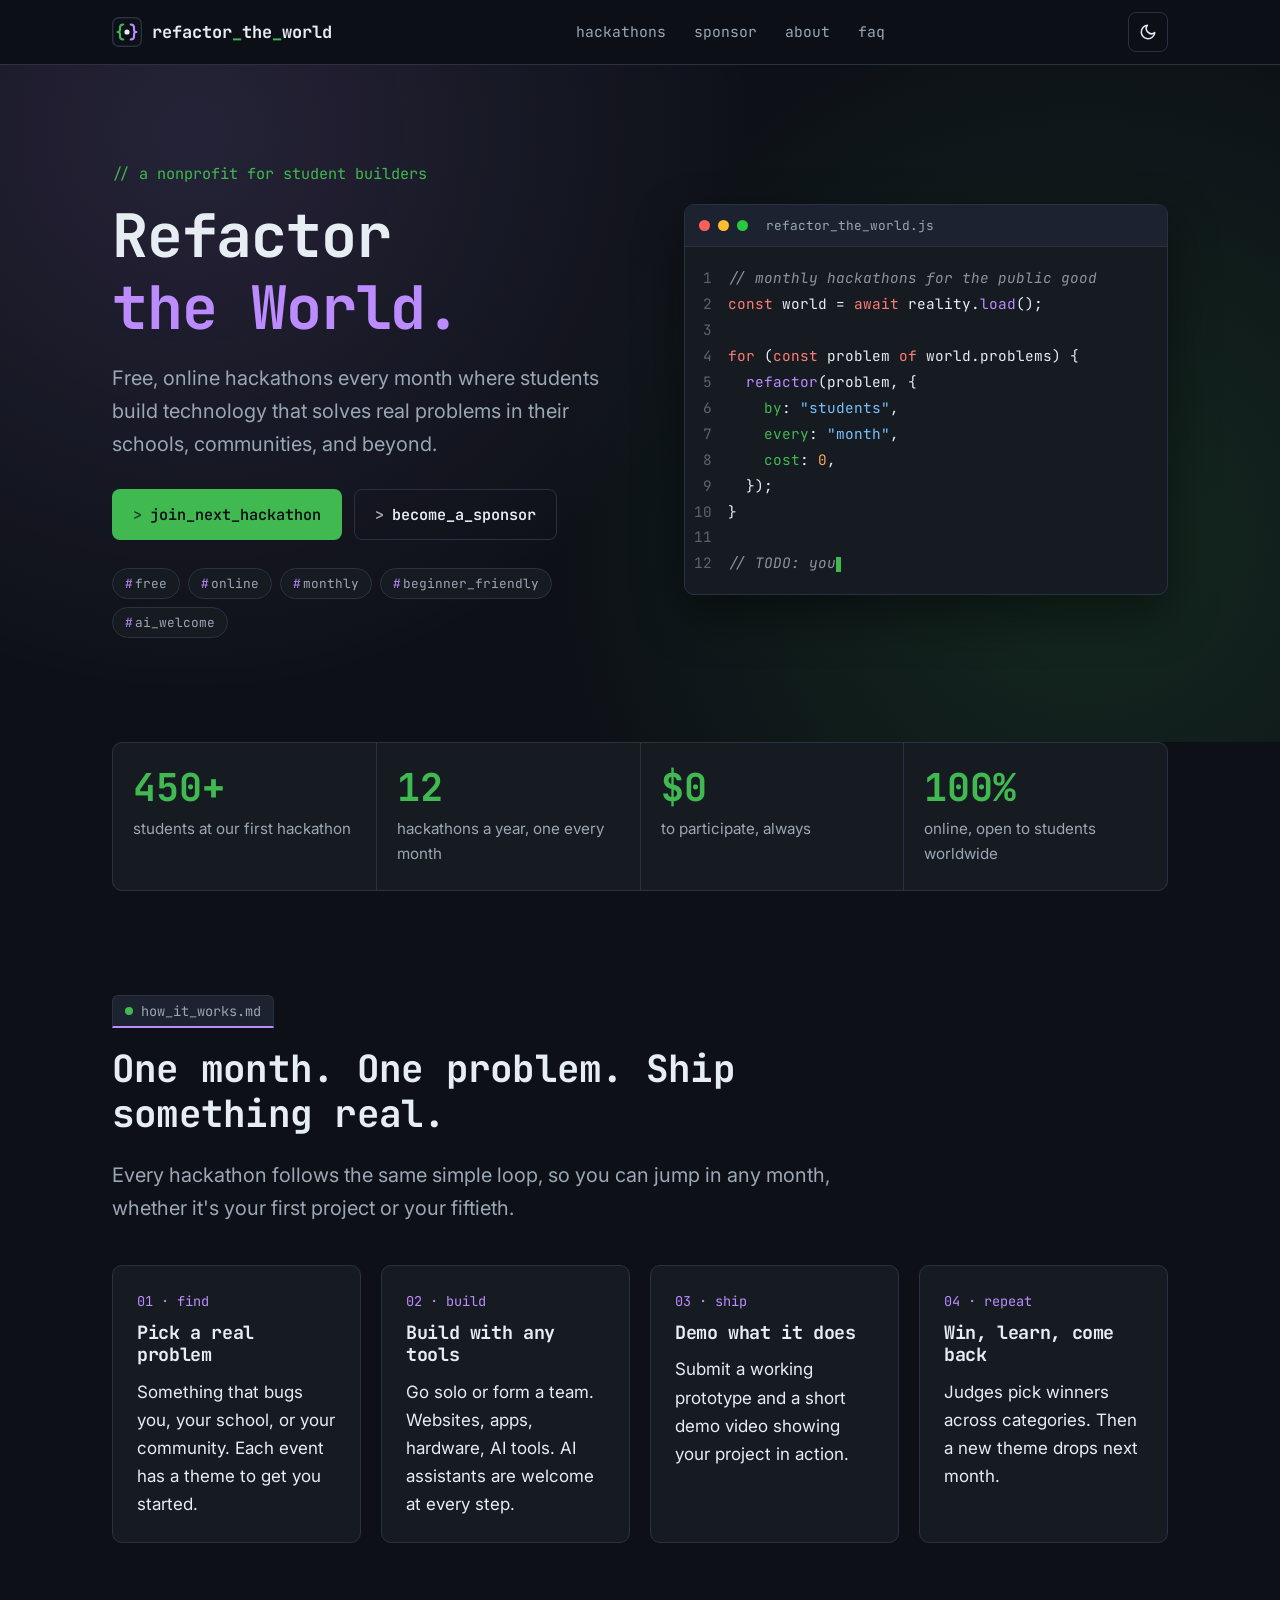
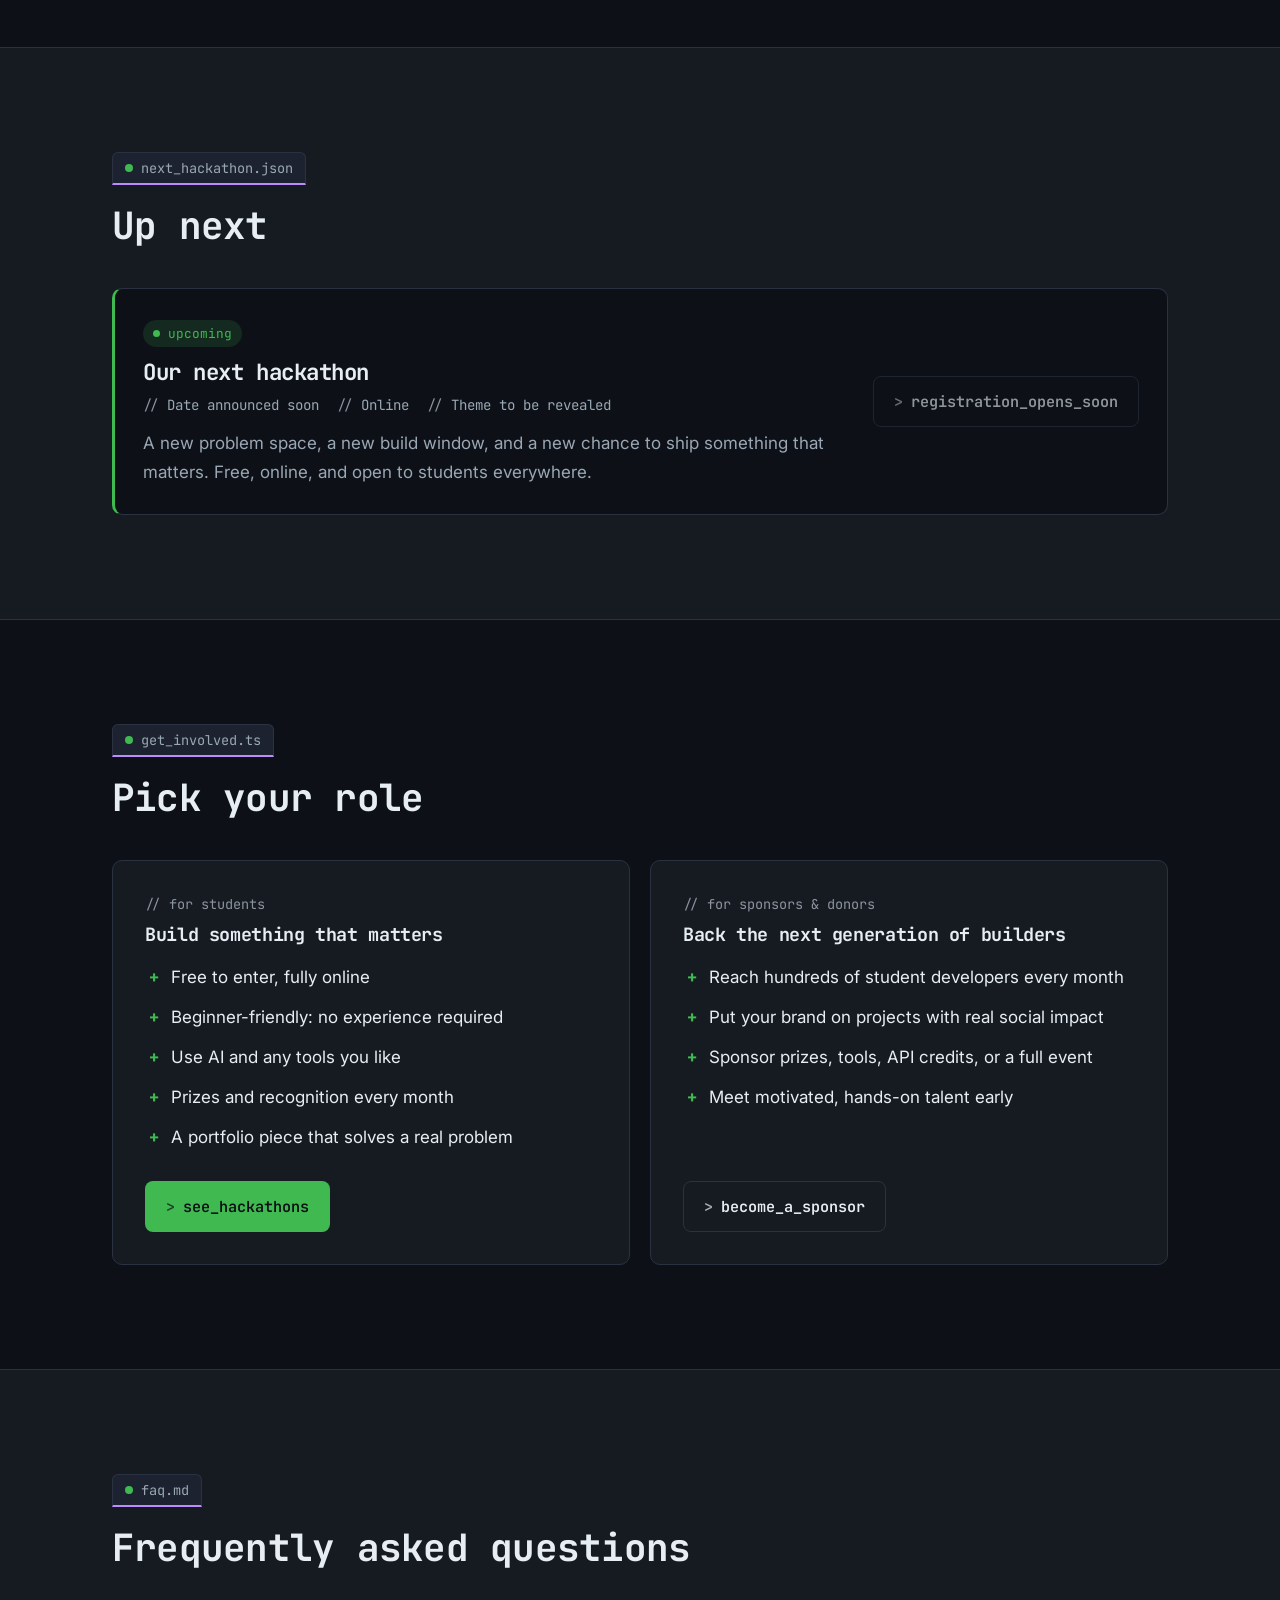
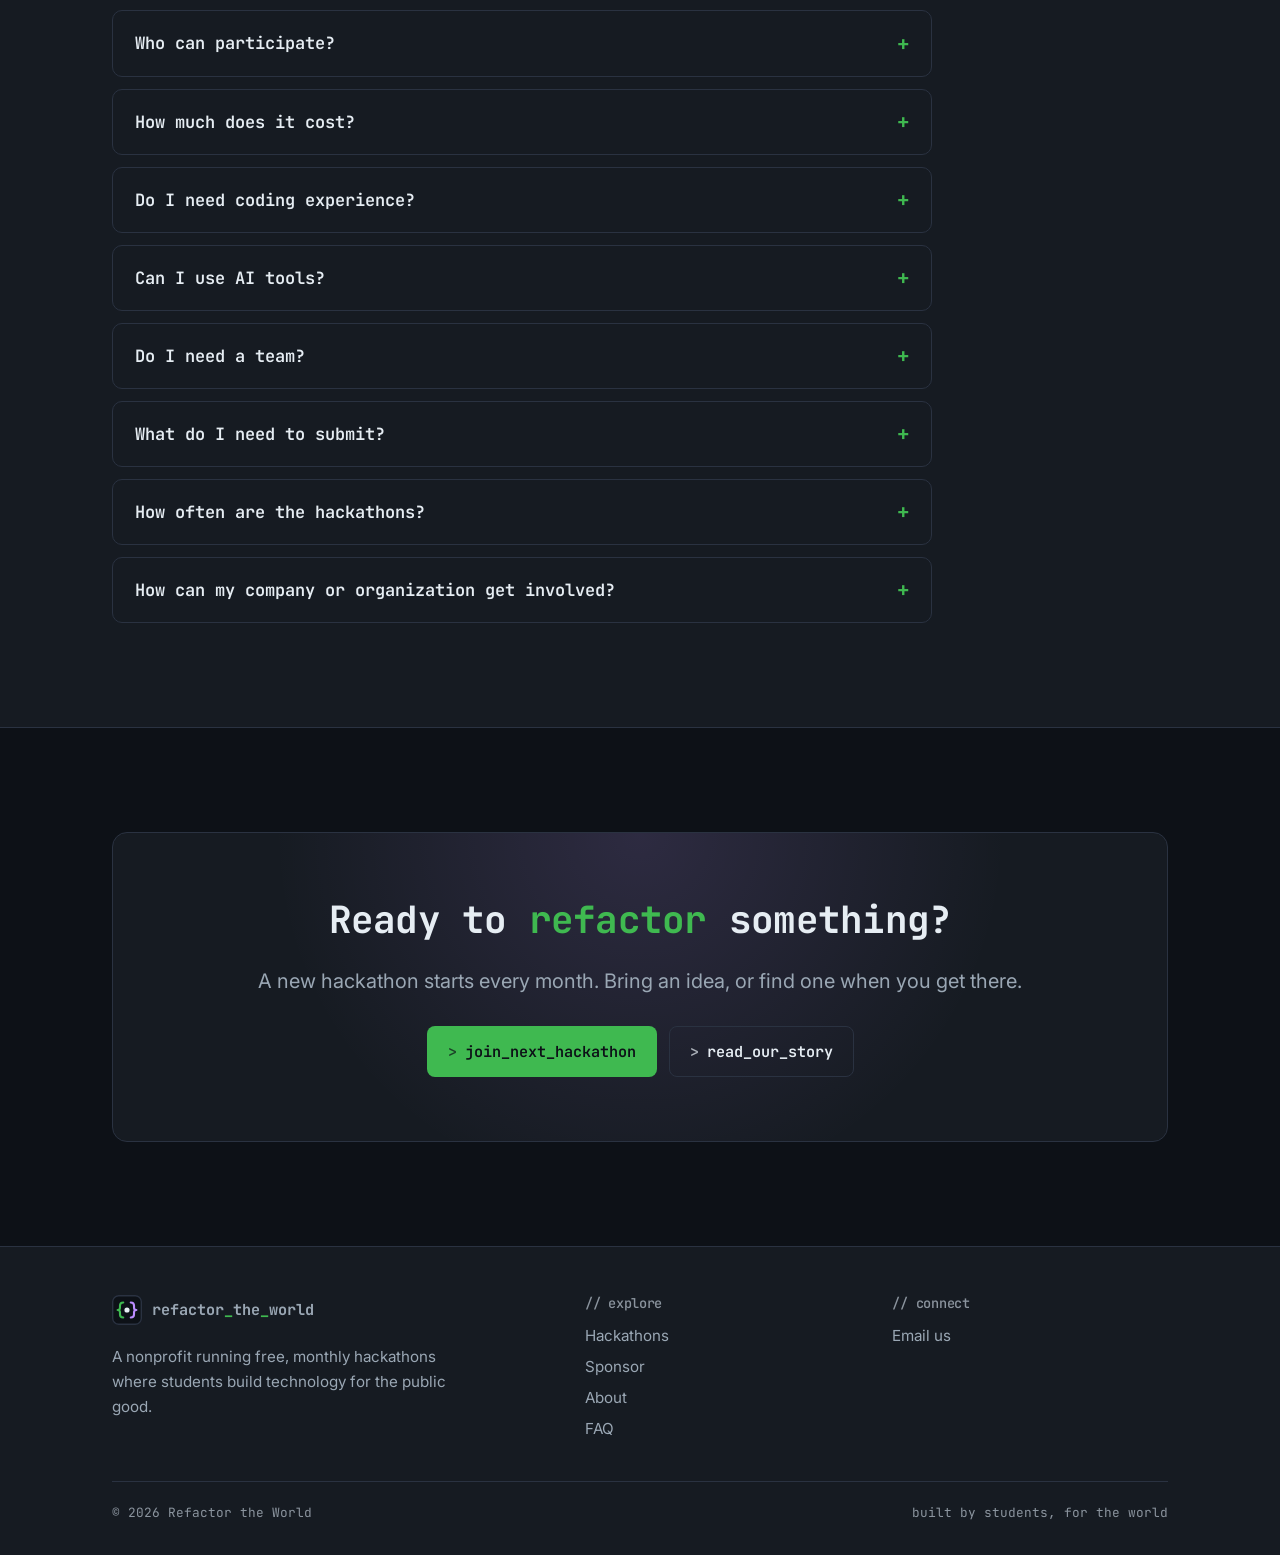
==== index.html @ 1adfba30 "Add Refactor the World organization website Static site with a code-editor theme (dark default, ligh" ====
<!doctype html>
<html lang="en" data-theme="dark">
<head>
  <meta charset="utf-8">
  <meta name="viewport" content="width=device-width, initial-scale=1">
  <title>Refactor the World — Monthly hackathons for the public good</title>
  <meta name="description" content="Refactor the World is a nonprofit running free, online, monthly hackathons where students build technology that solves real problems.">
  <meta property="og:title" content="Refactor the World">
  <meta property="og:description" content="Free, online, monthly hackathons where students build technology for the public good.">
  <meta property="og:type" content="website">
  <meta name="theme-color" content="#0d1117">
  <link rel="icon" href="assets/img/favicon.svg" type="image/svg+xml">
  <link rel="preconnect" href="https://fonts.googleapis.com">
  <link rel="preconnect" href="https://fonts.gstatic.com" crossorigin>
  <link href="https://fonts.googleapis.com/css2?family=Inter:wght@400;500;600&family=JetBrains+Mono:wght@400;500;600;700&display=swap" rel="stylesheet">
  <link rel="stylesheet" href="assets/css/style.css">
  <script>try{var t=localStorage.getItem("rtw-theme");if(t)document.documentElement.setAttribute("data-theme",t)}catch(e){}</script>
</head>
<body>
  <a class="skip-link" href="#main">Skip to content</a>

  <header class="site-header">
    <nav class="container nav" aria-label="Main">
      <a class="logo" href="index.html" aria-label="Refactor the World home">
        <img class="logo__mark" src="assets/img/favicon.svg" alt="">
        <span class="logo__text">refactor<span>_</span>the<span>_</span>world</span>
      </a>
      <ul class="nav__links" id="nav-links">
        <li><a href="hackathons.html">hackathons</a></li>
        <li><a href="sponsor.html">sponsor</a></li>
        <li><a href="about.html">about</a></li>
        <li><a href="index.html#faq">faq</a></li>
      </ul>
      <div class="nav__actions">
        <button class="icon-btn theme-toggle" type="button" aria-label="Toggle light and dark theme">
          <svg class="icon-moon" viewBox="0 0 24 24" fill="none" stroke="currentColor" stroke-width="2" stroke-linecap="round" stroke-linejoin="round" aria-hidden="true"><path d="M21 12.8A9 9 0 1 1 11.2 3a7 7 0 0 0 9.8 9.8z"/></svg>
          <svg class="icon-sun" viewBox="0 0 24 24" fill="none" stroke="currentColor" stroke-width="2" stroke-linecap="round" stroke-linejoin="round" aria-hidden="true"><circle cx="12" cy="12" r="4"/><path d="M12 2v2M12 20v2M4.9 4.9l1.4 1.4M17.7 17.7l1.4 1.4M2 12h2M20 12h2M4.9 19.1l1.4-1.4M17.7 6.3l1.4-1.4"/></svg>
        </button>
        <button class="icon-btn menu-toggle" type="button" aria-label="Open menu" aria-expanded="false" aria-controls="nav-links">
          <svg viewBox="0 0 24 24" fill="none" stroke="currentColor" stroke-width="2" stroke-linecap="round" aria-hidden="true"><path d="M4 7h16M4 12h16M4 17h16"/></svg>
        </button>
      </div>
    </nav>
  </header>

  <main id="main">
    <!-- Hero -->
    <section class="hero">
      <div class="container hero__grid">
        <div>
          <p class="hero__eyebrow">// a nonprofit for student builders</p>
          <h1>Refactor<span class="accent-purple">the World.</span></h1>
          <p class="lede">Free, online hackathons every month where students build technology that solves real problems in their schools, communities, and beyond.</p>
          <div class="btn-row">
            <a class="btn btn--primary" href="hackathons.html">join_next_hackathon</a>
            <a class="btn btn--ghost" href="sponsor.html">become_a_sponsor</a>
          </div>
          <ul class="tags" aria-label="Highlights">
            <li>free</li>
            <li>online</li>
            <li>monthly</li>
            <li>beginner_friendly</li>
            <li>ai_welcome</li>
          </ul>
        </div>

        <div class="editor" aria-hidden="true">
          <div class="editor__bar">
            <span class="editor__dot"></span><span class="editor__dot"></span><span class="editor__dot"></span>
            <span class="editor__file">refactor_the_world.js</span>
          </div>
<pre class="editor__code"><code><span class="ln"><span class="tk-com">// monthly hackathons for the public good</span></span><span class="ln"><span class="tk-kw">const</span> world = <span class="tk-kw">await</span> reality.<span class="tk-fn">load</span>();</span><span class="ln"> </span><span class="ln"><span class="tk-kw">for</span> (<span class="tk-kw">const</span> problem <span class="tk-kw">of</span> world.problems) {</span><span class="ln">  <span class="tk-fn">refactor</span>(problem, {</span><span class="ln">    <span class="tk-prop">by</span>: <span class="tk-str">"students"</span>,</span><span class="ln">    <span class="tk-prop">every</span>: <span class="tk-str">"month"</span>,</span><span class="ln">    <span class="tk-prop">cost</span>: <span class="tk-num">0</span>,</span><span class="ln">  });</span><span class="ln">}</span><span class="ln"> </span><span class="ln"><span class="tk-com">// TODO: you</span><span class="cursor"></span></span></code></pre>
        </div>
      </div>
    </section>

    <!-- Stats -->
    <section class="container" aria-label="By the numbers">
      <div class="stats">
        <div class="stat">
          <div class="stat__value">450+</div>
          <div class="stat__label">students at our first hackathon</div>
        </div>
        <div class="stat">
          <div class="stat__value">12</div>
          <div class="stat__label">hackathons a year, one every month</div>
        </div>
        <div class="stat">
          <div class="stat__value">$0</div>
          <div class="stat__label">to participate, always</div>
        </div>
        <div class="stat">
          <div class="stat__value">100%</div>
          <div class="stat__label">online, open to students worldwide</div>
        </div>
      </div>
    </section>

    <!-- How it works -->
    <section class="section">
      <div class="container">
        <div class="section-head">
          <div class="file-tab">how_it_works.md</div>
          <h2>One month. One problem. Ship something real.</h2>
          <p class="lede">Every hackathon follows the same simple loop, so you can jump in any month, whether it's your first project or your fiftieth.</p>
        </div>
        <div class="grid grid--4">
          <div class="card">
            <div class="card__step">01 · find</div>
            <h3>Pick a real problem</h3>
            <p>Something that bugs you, your school, or your community. Each event has a theme to get you started.</p>
          </div>
          <div class="card">
            <div class="card__step">02 · build</div>
            <h3>Build with any tools</h3>
            <p>Go solo or form a team. Websites, apps, hardware, AI tools. AI assistants are welcome at every step.</p>
          </div>
          <div class="card">
            <div class="card__step">03 · ship</div>
            <h3>Demo what it does</h3>
            <p>Submit a working prototype and a short demo video showing your project in action.</p>
          </div>
          <div class="card">
            <div class="card__step">04 · repeat</div>
            <h3>Win, learn, come back</h3>
            <p>Judges pick winners across categories. Then a new theme drops next month.</p>
          </div>
        </div>
      </div>
    </section>

    <!-- Next hackathon -->
    <section class="section section--alt">
      <div class="container">
        <div class="section-head">
          <div class="file-tab">next_hackathon.json</div>
          <h2>Up next</h2>
        </div>
        <div data-events="next">
          <p class="comment">// See the <a href="hackathons.html">hackathons page</a> for upcoming events.</p>
        </div>
      </div>
    </section>

    <!-- Audiences -->
    <section class="section">
      <div class="container">
        <div class="section-head">
          <div class="file-tab">get_involved.ts</div>
          <h2>Pick your role</h2>
        </div>
        <div class="grid grid--2">
          <div class="card card--feature">
            <div class="card__label">// for students</div>
            <h3>Build something that matters</h3>
            <ul>
              <li>Free to enter, fully online</li>
              <li>Beginner-friendly: no experience required</li>
              <li>Use AI and any tools you like</li>
              <li>Prizes and recognition every month</li>
              <li>A portfolio piece that solves a real problem</li>
            </ul>
            <a class="btn btn--primary" href="hackathons.html">see_hackathons</a>
          </div>
          <div class="card card--feature">
            <div class="card__label">// for sponsors &amp; donors</div>
            <h3>Back the next generation of builders</h3>
            <ul>
              <li>Reach hundreds of student developers every month</li>
              <li>Put your brand on projects with real social impact</li>
              <li>Sponsor prizes, tools, API credits, or a full event</li>
              <li>Meet motivated, hands-on talent early</li>
            </ul>
            <a class="btn btn--ghost" href="sponsor.html">become_a_sponsor</a>
          </div>
        </div>
      </div>
    </section>

    <!-- FAQ -->
    <section class="section section--alt" id="faq">
      <div class="container">
        <div class="section-head">
          <div class="file-tab">faq.md</div>
          <h2>Frequently asked questions</h2>
        </div>
        <div class="faq">
          <details>
            <summary>Who can participate?</summary>
            <div><p>Our hackathons are for students. Exact eligibility (such as age requirements) can vary by event, so check each hackathon's rules page before you register.</p></div>
          </details>
          <details>
            <summary>How much does it cost?</summary>
            <div><p>Nothing. Participating in a Refactor the World hackathon is always free.</p></div>
          </details>
          <details>
            <summary>Do I need coding experience?</summary>
            <div><p>No. Our events are beginner-friendly, and plenty of participants build their very first project with us. Bring curiosity and a problem you care about.</p></div>
          </details>
          <details>
            <summary>Can I use AI tools?</summary>
            <div><p>Yes. AI is fully allowed and encouraged, from brainstorming and writing code to designing interfaces. We especially love projects where AI does something genuinely useful for the end user.</p></div>
          </details>
          <details>
            <summary>Do I need a team?</summary>
            <div><p>No. You can compete on your own or with a team. Each event's rules list any team size limits.</p></div>
          </details>
          <details>
            <summary>What do I need to submit?</summary>
            <div><p>Usually a working prototype, a link to your source code, a short project write-up, and a 2–4 minute demo video showing your project in action. Each event lists its exact requirements.</p></div>
          </details>
          <details>
            <summary>How often are the hackathons?</summary>
            <div><p>Every month, each with a new theme. Join one, or join them all.</p></div>
          </details>
          <details>
            <summary>How can my company or organization get involved?</summary>
            <div><p>We'd love to hear from you. Visit our <a href="sponsor.html">sponsor page</a> to see the ways you can support student builders.</p></div>
          </details>
        </div>
      </div>
    </section>

    <!-- CTA -->
    <section class="section">
      <div class="container">
        <div class="cta">
          <h2>Ready to <span class="accent-green">refactor</span> something?</h2>
          <p class="lede">A new hackathon starts every month. Bring an idea, or find one when you get there.</p>
          <div class="btn-row">
            <a class="btn btn--primary" href="hackathons.html">join_next_hackathon</a>
            <a class="btn btn--ghost" href="about.html">read_our_story</a>
          </div>
        </div>
      </div>
    </section>
  </main>

  <footer class="site-footer">
    <div class="container">
      <div class="footer__grid">
        <div>
          <a class="logo" href="index.html">
            <img class="logo__mark" src="assets/img/favicon.svg" alt="">
            <span class="logo__text">refactor<span>_</span>the<span>_</span>world</span>
          </a>
          <p class="footer__tagline">A nonprofit running free, monthly hackathons where students build technology for the public good.</p>
        </div>
        <div>
          <h4>// explore</h4>
          <ul>
            <li><a href="hackathons.html">Hackathons</a></li>
            <li><a href="sponsor.html">Sponsor</a></li>
            <li><a href="about.html">About</a></li>
            <li><a href="index.html#faq">FAQ</a></li>
          </ul>
        </div>
        <div>
          <h4>// connect</h4>
          <ul>
            <!-- TODO: replace with the organization's contact email -->
            <li><a href="mailto:hello@example.org">Email us</a></li>
            <!-- TODO: add social links, e.g. <li><a href="https://discord.gg/...">Discord</a></li> -->
          </ul>
        </div>
      </div>
      <div class="footer__bottom">
        <span>&copy; <span data-year>2026</span> Refactor the World</span>
        <span>built by students, for the world</span>
      </div>
    </div>
  </footer>

  <script src="assets/js/events.js"></script>
  <script src="assets/js/main.js"></script>
</body>
</html>
---- assets/css/style.css ----
/* ==========================================================================
   Refactor the World — site styles
   Theme: code editor. Dark by default, light via [data-theme="light"].
   ========================================================================== */

:root {
  --bg: #0d1117;
  --bg-elev: #161b22;
  --bg-soft: #1c2230;
  --border: #2a3241;
  --text: #e6edf3;
  --muted: #9aa7b4;
  --comment: #8b949e;
  --green: #3fb950;
  --green-soft: rgba(63, 185, 80, 0.14);
  --purple: #bc8cff;
  --purple-soft: rgba(188, 140, 255, 0.14);
  --blue: #79c0ff;
  --orange: #ffa657;
  --red: #ff7b72;
  --on-accent: #0d1117;
  --shadow: 0 20px 50px rgba(0, 0, 0, 0.45);

  --font-mono: "JetBrains Mono", ui-monospace, SFMono-Regular, Menlo, Consolas, monospace;
  --font-sans: "Inter", system-ui, -apple-system, "Segoe UI", Roboto, sans-serif;

  --radius: 10px;
  --max: 1120px;
  --gutter: clamp(16px, 4vw, 32px);

  color-scheme: dark;
}

:root[data-theme="light"] {
  --bg: #ffffff;
  --bg-elev: #f6f8fa;
  --bg-soft: #eef1f5;
  --border: #d0d7de;
  --text: #1f2328;
  --muted: #59636e;
  --comment: #6e7781;
  --green: #1a7f37;
  --green-soft: rgba(26, 127, 55, 0.1);
  --purple: #8250df;
  --purple-soft: rgba(130, 80, 223, 0.1);
  --blue: #0550ae;
  --orange: #953800;
  --red: #cf222e;
  --on-accent: #ffffff;
  --shadow: 0 20px 50px rgba(31, 35, 40, 0.12);

  color-scheme: light;
}

/* ---------- Base ---------- */

*,
*::before,
*::after {
  box-sizing: border-box;
}

html {
  scroll-behavior: smooth;
  -webkit-text-size-adjust: 100%;
}

body {
  margin: 0;
  background: var(--bg);
  color: var(--text);
  font-family: var(--font-sans);
  font-size: 1.0625rem;
  line-height: 1.65;
  overflow-x: hidden;
}

img,
svg {
  max-width: 100%;
  display: block;
}

a {
  color: var(--blue);
  text-decoration-thickness: 1px;
  text-underline-offset: 3px;
}

a:hover {
  color: var(--purple);
}

:focus-visible {
  outline: 2px solid var(--purple);
  outline-offset: 3px;
  border-radius: 4px;
}

h1,
h2,
h3,
h4 {
  font-family: var(--font-mono);
  line-height: 1.2;
  letter-spacing: -0.02em;
  margin: 0 0 0.6em;
}

h1 {
  font-size: clamp(2.2rem, 6vw, 3.75rem);
}

h2 {
  font-size: clamp(1.6rem, 3.6vw, 2.35rem);
}

h3 {
  font-size: 1.15rem;
}

p {
  margin: 0 0 1em;
}

code,
.mono {
  font-family: var(--font-mono);
}

.skip-link {
  position: absolute;
  left: -999px;
  top: 8px;
  background: var(--green);
  color: var(--on-accent);
  padding: 8px 14px;
  border-radius: 6px;
  z-index: 100;
}

.skip-link:focus {
  left: 8px;
}

.container {
  width: 100%;
  max-width: var(--max);
  margin: 0 auto;
  padding: 0 var(--gutter);
}

.section {
  padding: clamp(56px, 9vw, 104px) 0;
}

.section--alt {
  background: var(--bg-elev);
  border-top: 1px solid var(--border);
  border-bottom: 1px solid var(--border);
}

/* Section label styled like an editor file tab */
.file-tab {
  display: inline-flex;
  align-items: center;
  gap: 8px;
  font-family: var(--font-mono);
  font-size: 0.85rem;
  color: var(--muted);
  background: var(--bg-soft);
  border: 1px solid var(--border);
  border-bottom: 2px solid var(--purple);
  padding: 4px 12px;
  border-radius: 6px 6px 0 0;
  margin-bottom: 18px;
}

.file-tab::before {
  content: "";
  width: 8px;
  height: 8px;
  border-radius: 50%;
  background: var(--green);
}

.lede {
  font-size: clamp(1.1rem, 2vw, 1.25rem);
  color: var(--muted);
  max-width: 62ch;
}

.comment {
  color: var(--comment);
  font-family: var(--font-mono);
}

.accent-green {
  color: var(--green);
}

.accent-purple {
  color: var(--purple);
}

/* ---------- Buttons ---------- */

.btn {
  display: inline-flex;
  align-items: center;
  gap: 8px;
  font-family: var(--font-mono);
  font-size: 0.95rem;
  font-weight: 600;
  text-decoration: none;
  padding: 12px 20px;
  border-radius: 8px;
  border: 1px solid transparent;
  cursor: pointer;
  transition: transform 0.15s ease, background-color 0.15s ease, border-color 0.15s ease;
}

.btn::before {
  content: ">";
  opacity: 0.7;
}

.btn:hover {
  transform: translateY(-1px);
}

.btn--primary {
  background: var(--green);
  color: var(--on-accent);
}

.btn--primary:hover {
  color: var(--on-accent);
  filter: brightness(1.08);
}

.btn--ghost {
  background: transparent;
  color: var(--text);
  border-color: var(--border);
}

.btn--ghost:hover {
  color: var(--text);
  border-color: var(--purple);
  background: var(--purple-soft);
}

.btn[aria-disabled="true"] {
  opacity: 0.6;
  pointer-events: none;
}

.btn-row {
  display: flex;
  flex-wrap: wrap;
  gap: 12px;
}

/* ---------- Header / nav ---------- */

.site-header {
  position: sticky;
  top: 0;
  z-index: 50;
  background: color-mix(in srgb, var(--bg) 88%, transparent);
  backdrop-filter: blur(10px);
  -webkit-backdrop-filter: blur(10px);
  border-bottom: 1px solid var(--border);
}

.nav {
  display: flex;
  align-items: center;
  justify-content: space-between;
  gap: 16px;
  min-height: 64px;
}

.logo {
  display: inline-flex;
  align-items: center;
  gap: 10px;
  font-family: var(--font-mono);
  font-weight: 700;
  color: var(--text);
  text-decoration: none;
  white-space: nowrap;
}

.logo:hover {
  color: var(--text);
}

.logo__mark {
  width: 30px;
  height: 30px;
  flex: none;
}

.logo__text span {
  color: var(--green);
}

.nav__links {
  display: flex;
  align-items: center;
  gap: 4px;
  list-style: none;
  margin: 0;
  padding: 0;
}

.nav__links a {
  display: block;
  font-family: var(--font-mono);
  font-size: 0.92rem;
  color: var(--muted);
  text-decoration: none;
  padding: 8px 12px;
  border-radius: 6px;
}

.nav__links a:hover,
.nav__links a[aria-current="page"] {
  color: var(--text);
  background: var(--bg-soft);
}

.nav__links a[aria-current="page"] {
  box-shadow: inset 0 -2px 0 var(--green);
}

.nav__actions {
  display: flex;
  align-items: center;
  gap: 8px;
}

.icon-btn {
  display: inline-grid;
  place-items: center;
  width: 40px;
  height: 40px;
  border-radius: 8px;
  border: 1px solid var(--border);
  background: transparent;
  color: var(--text);
  cursor: pointer;
}

.icon-btn:hover {
  border-color: var(--purple);
}

.icon-btn svg {
  width: 18px;
  height: 18px;
}

.theme-toggle .icon-sun {
  display: none;
}

:root[data-theme="light"] .theme-toggle .icon-sun {
  display: block;
}

:root[data-theme="light"] .theme-toggle .icon-moon {
  display: none;
}

.menu-toggle {
  display: none;
}

@media (max-width: 760px) {
  .menu-toggle {
    display: inline-grid;
  }

  .nav__links {
    display: none;
    position: absolute;
    top: 100%;
    left: 0;
    right: 0;
    flex-direction: column;
    align-items: stretch;
    gap: 0;
    padding: 8px var(--gutter) 16px;
    background: var(--bg);
    border-bottom: 1px solid var(--border);
  }

  .nav__links.is-open {
    display: flex;
  }

  .nav__links a {
    padding: 12px;
  }
}

/* ---------- Hero ---------- */

.hero {
  padding: clamp(48px, 8vw, 96px) 0 clamp(56px, 9vw, 104px);
  position: relative;
}

.hero::before {
  content: "";
  position: absolute;
  inset: 0;
  background-image:
    radial-gradient(circle at 15% 10%, var(--purple-soft), transparent 45%),
    radial-gradient(circle at 85% 70%, var(--green-soft), transparent 45%);
  pointer-events: none;
}

.hero__grid {
  position: relative;
  display: grid;
  grid-template-columns: 1.05fr 1fr;
  gap: clamp(32px, 5vw, 64px);
  align-items: center;
}

.hero__eyebrow {
  font-family: var(--font-mono);
  color: var(--green);
  font-size: 0.95rem;
  margin-bottom: 14px;
}

.hero h1 {
  margin-bottom: 18px;
}

.hero h1 .accent-purple {
  display: block;
}

.hero .lede {
  margin-bottom: 28px;
}

.tags {
  display: flex;
  flex-wrap: wrap;
  gap: 8px;
  list-style: none;
  padding: 0;
  margin: 28px 0 0;
}

.tags li {
  font-family: var(--font-mono);
  font-size: 0.8rem;
  color: var(--muted);
  border: 1px solid var(--border);
  background: var(--bg-elev);
  border-radius: 999px;
  padding: 4px 12px;
}

.tags li::before {
  content: "#";
  color: var(--purple);
  margin-right: 2px;
}

@media (max-width: 900px) {
  .hero__grid {
    grid-template-columns: 1fr;
  }
}

/* ---------- Editor window ---------- */

.editor {
  background: var(--bg-elev);
  border: 1px solid var(--border);
  border-radius: var(--radius);
  box-shadow: var(--shadow);
  overflow: hidden;
  min-width: 0;
}

.editor__bar {
  display: flex;
  align-items: center;
  gap: 8px;
  padding: 10px 14px;
  background: var(--bg-soft);
  border-bottom: 1px solid var(--border);
}

.editor__dot {
  width: 11px;
  height: 11px;
  border-radius: 50%;
  background: var(--border);
}

.editor__dot:nth-child(1) {
  background: #ff5f57;
}

.editor__dot:nth-child(2) {
  background: #febc2e;
}

.editor__dot:nth-child(3) {
  background: #28c840;
}

.editor__file {
  margin-left: 10px;
  font-family: var(--font-mono);
  font-size: 0.8rem;
  color: var(--muted);
}

.editor__code {
  margin: 0;
  padding: 18px 0;
  font-family: var(--font-mono);
  font-size: clamp(0.74rem, 1.6vw, 0.9rem);
  line-height: 1.8;
  overflow-x: auto;
  counter-reset: line;
}

.editor__code .ln {
  display: block;
  padding: 0 18px 0 0;
  white-space: pre;
}

.editor__code .ln::before {
  counter-increment: line;
  content: counter(line);
  display: inline-block;
  width: 3ch;
  margin-right: 16px;
  text-align: right;
  color: var(--comment);
  opacity: 0.6;
}

.tk-kw {
  color: var(--red);
}

.tk-fn {
  color: var(--purple);
}

.tk-str {
  color: var(--blue);
}

.tk-num {
  color: var(--orange);
}

.tk-com {
  color: var(--comment);
  font-style: italic;
}

.tk-prop {
  color: var(--green);
}

.cursor {
  display: inline-block;
  width: 0.6ch;
  height: 1.1em;
  vertical-align: text-bottom;
  background: var(--green);
  animation: blink 1.1s steps(1) infinite;
}

@keyframes blink {
  50% {
    opacity: 0;
  }
}

@media (prefers-reduced-motion: reduce) {
  html {
    scroll-behavior: auto;
  }

  .cursor {
    animation: none;
  }

  .btn,
  .card {
    transition: none;
  }
}

/* ---------- Stats ---------- */

.stats {
  display: grid;
  grid-template-columns: repeat(4, 1fr);
  gap: 1px;
  background: var(--border);
  border: 1px solid var(--border);
  border-radius: var(--radius);
  overflow: hidden;
}

.stat {
  background: var(--bg-elev);
  padding: 24px 20px;
}

.stat__value {
  font-family: var(--font-mono);
  font-size: clamp(1.8rem, 4vw, 2.4rem);
  font-weight: 700;
  color: var(--green);
  line-height: 1.1;
}

.stat__label {
  color: var(--muted);
  font-size: 0.95rem;
  margin-top: 6px;
}

@media (max-width: 760px) {
  .stats {
    grid-template-columns: repeat(2, 1fr);
  }
}

/* ---------- Cards & grids ---------- */

.grid {
  display: grid;
  gap: 20px;
}

.grid--2 {
  grid-template-columns: repeat(2, 1fr);
}

.grid--3 {
  grid-template-columns: repeat(3, 1fr);
}

.grid--4 {
  grid-template-columns: repeat(4, 1fr);
}

@media (max-width: 960px) {
  .grid--4 {
    grid-template-columns: repeat(2, 1fr);
  }

  .grid--3 {
    grid-template-columns: repeat(2, 1fr);
  }
}

@media (max-width: 640px) {
  .grid--2,
  .grid--3,
  .grid--4 {
    grid-template-columns: 1fr;
  }
}

.card {
  background: var(--bg-elev);
  border: 1px solid var(--border);
  border-radius: var(--radius);
  padding: 24px;
  transition: border-color 0.15s ease, transform 0.15s ease;
}

.section--alt .card {
  background: var(--bg);
}

.card:hover {
  border-color: color-mix(in srgb, var(--purple) 55%, var(--border));
}

.card p:last-child {
  margin-bottom: 0;
}

.card__step {
  font-family: var(--font-mono);
  font-size: 0.85rem;
  color: var(--purple);
  margin-bottom: 10px;
}

.card__icon {
  width: 40px;
  height: 40px;
  display: grid;
  place-items: center;
  border-radius: 8px;
  background: var(--green-soft);
  color: var(--green);
  font-family: var(--font-mono);
  font-weight: 700;
  margin-bottom: 14px;
}

.card--feature {
  padding: 32px;
  display: flex;
  flex-direction: column;
}

.card--feature ul {
  padding-left: 0;
  list-style: none;
  margin: 0 0 24px;
}

.card--feature li {
  padding: 6px 0 6px 26px;
  position: relative;
}

.card--feature li::before {
  content: "+";
  position: absolute;
  left: 4px;
  color: var(--green);
  font-family: var(--font-mono);
  font-weight: 700;
}

.card--feature .btn {
  margin-top: auto;
  align-self: flex-start;
}

.card__label {
  font-family: var(--font-mono);
  font-size: 0.85rem;
  color: var(--comment);
  margin-bottom: 8px;
}

.section-head {
  max-width: 720px;
  margin-bottom: 40px;
}

/* ---------- Events ---------- */

.event {
  display: grid;
  grid-template-columns: 1fr auto;
  gap: 24px;
  align-items: center;
  background: var(--bg-elev);
  border: 1px solid var(--border);
  border-left: 3px solid var(--green);
  border-radius: var(--radius);
  padding: 28px;
}

.section--alt .event {
  background: var(--bg);
}

.event__status {
  display: inline-flex;
  align-items: center;
  gap: 8px;
  font-family: var(--font-mono);
  font-size: 0.8rem;
  color: var(--green);
  background: var(--green-soft);
  border-radius: 999px;
  padding: 3px 10px;
  margin-bottom: 12px;
}

.event__status::before {
  content: "";
  width: 7px;
  height: 7px;
  border-radius: 50%;
  background: currentColor;
}

.event h3 {
  font-size: 1.4rem;
  margin-bottom: 8px;
}

.event__meta {
  display: flex;
  flex-wrap: wrap;
  gap: 6px 18px;
  font-family: var(--font-mono);
  font-size: 0.88rem;
  color: var(--muted);
  margin-bottom: 12px;
}

.event__meta span::before {
  content: "// ";
  color: var(--comment);
}

.event p {
  margin-bottom: 0;
  color: var(--muted);
}

@media (max-width: 720px) {
  .event {
    grid-template-columns: 1fr;
  }
}

.past-list {
  list-style: none;
  padding: 0;
  margin: 0;
  border: 1px solid var(--border);
  border-radius: var(--radius);
  overflow: hidden;
}

.past-list li {
  display: grid;
  grid-template-columns: 9ch 1fr auto;
  gap: 16px;
  align-items: baseline;
  padding: 18px 22px;
  background: var(--bg-elev);
}

.past-list li + li {
  border-top: 1px solid var(--border);
}

.past-list__date {
  font-family: var(--font-mono);
  font-size: 0.85rem;
  color: var(--comment);
}

.past-list__name {
  font-family: var(--font-mono);
  font-weight: 700;
}

.past-list__desc {
  display: block;
  color: var(--muted);
  font-size: 0.95rem;
  margin-top: 2px;
}

.past-list__stats {
  font-family: var(--font-mono);
  font-size: 0.85rem;
  color: var(--green);
  white-space: nowrap;
}

@media (max-width: 640px) {
  .past-list li {
    grid-template-columns: 1fr;
    gap: 4px;
  }
}

/* ---------- Timeline ---------- */

.timeline {
  list-style: none;
  padding: 0;
  margin: 0;
  counter-reset: step;
}

.timeline li {
  position: relative;
  padding: 0 0 28px 48px;
  counter-increment: step;
}

.timeline li::before {
  content: counter(step, decimal-leading-zero);
  position: absolute;
  left: 0;
  top: 0;
  width: 32px;
  height: 32px;
  display: grid;
  place-items: center;
  font-family: var(--font-mono);
  font-size: 0.8rem;
  color: var(--purple);
  background: var(--purple-soft);
  border: 1px solid var(--purple);
  border-radius: 8px;
}

.timeline li::after {
  content: "";
  position: absolute;
  left: 16px;
  top: 38px;
  bottom: 6px;
  width: 1px;
  background: var(--border);
}

.timeline li:last-child {
  padding-bottom: 0;
}

.timeline li:last-child::after {
  display: none;
}

.timeline h3 {
  margin-bottom: 4px;
}

.timeline p {
  color: var(--muted);
  margin: 0;
}

/* ---------- Judging bars ---------- */

.criteria {
  list-style: none;
  margin: 0;
  padding: 0;
  display: grid;
  gap: 18px;
}

.criteria__row {
  display: flex;
  justify-content: space-between;
  gap: 12px;
  font-family: var(--font-mono);
  font-size: 0.95rem;
  margin-bottom: 6px;
}

.criteria__row span:last-child {
  color: var(--green);
}

.criteria__bar {
  height: 8px;
  border-radius: 999px;
  background: var(--bg-soft);
  border: 1px solid var(--border);
  overflow: hidden;
}

.criteria__bar span {
  display: block;
  height: 100%;
  background: linear-gradient(90deg, var(--purple), var(--green));
  border-radius: inherit;
}

.criteria small {
  display: block;
  color: var(--muted);
  font-size: 0.9rem;
  margin-top: 6px;
}

/* ---------- FAQ ---------- */

.faq {
  max-width: 820px;
  display: grid;
  gap: 12px;
}

.faq details {
  background: var(--bg-elev);
  border: 1px solid var(--border);
  border-radius: var(--radius);
}

.faq details[open] {
  border-color: color-mix(in srgb, var(--purple) 55%, var(--border));
}

.faq summary {
  cursor: pointer;
  list-style: none;
  padding: 18px 52px 18px 22px;
  font-family: var(--font-mono);
  font-weight: 600;
  position: relative;
}

.faq summary::-webkit-details-marker {
  display: none;
}

.faq summary::after {
  content: "+";
  position: absolute;
  right: 22px;
  top: 50%;
  transform: translateY(-50%);
  color: var(--green);
  font-size: 1.3rem;
}

.faq details[open] summary::after {
  content: "\2212";
}

.faq details > div {
  padding: 0 22px 20px;
  color: var(--muted);
}

.faq details > div p:last-child {
  margin-bottom: 0;
}

/* ---------- CTA band ---------- */

.cta {
  text-align: center;
  background: var(--bg-elev);
  border: 1px solid var(--border);
  border-radius: calc(var(--radius) * 1.5);
  padding: clamp(36px, 6vw, 64px) var(--gutter);
  position: relative;
  overflow: hidden;
}

.cta::before {
  content: "";
  position: absolute;
  inset: 0;
  background: radial-gradient(circle at 50% 0%, var(--purple-soft), transparent 60%);
  pointer-events: none;
}

.cta > * {
  position: relative;
}

.cta .lede {
  margin: 0 auto 28px;
}

.cta .btn-row {
  justify-content: center;
}

/* ---------- Page header (inner pages) ---------- */

.page-head {
  padding: clamp(48px, 8vw, 88px) 0 clamp(32px, 5vw, 56px);
  border-bottom: 1px solid var(--border);
  position: relative;
}

.page-head::before {
  content: "";
  position: absolute;
  inset: 0;
  background: radial-gradient(circle at 10% 0%, var(--purple-soft), transparent 50%);
  pointer-events: none;
}

.page-head > .container {
  position: relative;
}

.breadcrumb {
  font-family: var(--font-mono);
  font-size: 0.9rem;
  color: var(--comment);
  margin-bottom: 14px;
}

.breadcrumb a {
  color: var(--muted);
  text-decoration: none;
}

.breadcrumb a:hover {
  color: var(--text);
}

/* ---------- Prose / two-col ---------- */

.split {
  display: grid;
  grid-template-columns: 1fr 1fr;
  gap: clamp(28px, 5vw, 64px);
  align-items: start;
}

@media (max-width: 860px) {
  .split {
    grid-template-columns: 1fr;
  }
}

.diff {
  font-family: var(--font-mono);
  font-size: 0.9rem;
  background: var(--bg-elev);
  border: 1px solid var(--border);
  border-radius: var(--radius);
  overflow: hidden;
}

.diff__head {
  padding: 10px 16px;
  background: var(--bg-soft);
  border-bottom: 1px solid var(--border);
  color: var(--muted);
  font-size: 0.8rem;
}

.diff__line {
  padding: 6px 16px;
  white-space: pre-wrap;
}

.diff__line--del {
  background: color-mix(in srgb, var(--red) 12%, transparent);
  color: var(--red);
}

.diff__line--add {
  background: var(--green-soft);
  color: var(--green);
}

.team-card {
  text-align: left;
}

.team-card__avatar {
  width: 64px;
  height: 64px;
  border-radius: 12px;
  display: grid;
  place-items: center;
  background: var(--purple-soft);
  color: var(--purple);
  font-family: var(--font-mono);
  font-weight: 700;
  font-size: 1.2rem;
  margin-bottom: 14px;
  border: 1px dashed var(--purple);
}

.team-card h3 {
  margin-bottom: 2px;
}

.team-card .comment {
  font-size: 0.85rem;
}

/* ---------- Footer ---------- */

.site-footer {
  border-top: 1px solid var(--border);
  padding: 48px 0 32px;
  background: var(--bg-elev);
  font-size: 0.95rem;
}

.footer__grid {
  display: grid;
  grid-template-columns: 1.6fr 1fr 1fr;
  gap: 32px;
}

.footer__grid h4 {
  font-size: 0.85rem;
  color: var(--comment);
  font-weight: 500;
  margin-bottom: 12px;
}

.footer__grid ul {
  list-style: none;
  padding: 0;
  margin: 0;
  display: grid;
  gap: 6px;
}

.footer__grid a {
  color: var(--muted);
  text-decoration: none;
}

.footer__grid a:hover {
  color: var(--text);
}

.footer__tagline {
  color: var(--muted);
  max-width: 36ch;
  margin-top: 12px;
}

.footer__bottom {
  margin-top: 40px;
  padding-top: 20px;
  border-top: 1px solid var(--border);
  display: flex;
  flex-wrap: wrap;
  justify-content: space-between;
  gap: 8px;
  font-family: var(--font-mono);
  font-size: 0.8rem;
  color: var(--comment);
}

@media (max-width: 760px) {
  .footer__grid {
    grid-template-columns: 1fr 1fr;
  }

  .footer__grid > :first-child {
    grid-column: 1 / -1;
  }
}

/* ---------- 404 ---------- */

.not-found {
  min-height: 60vh;
  display: grid;
  place-items: center;
  text-align: center;
  padding: 80px 0;
}

.not-found .editor {
  max-width: 560px;
  margin: 0 auto 32px;
  text-align: left;
}

.not-found .btn-row {
  justify-content: center;
}

.card--highlight {
  border-color: var(--green);
}

.criteria__note {
  margin-bottom: 24px;
}

.not-found .lede {
  margin: 0 auto 28px;
}
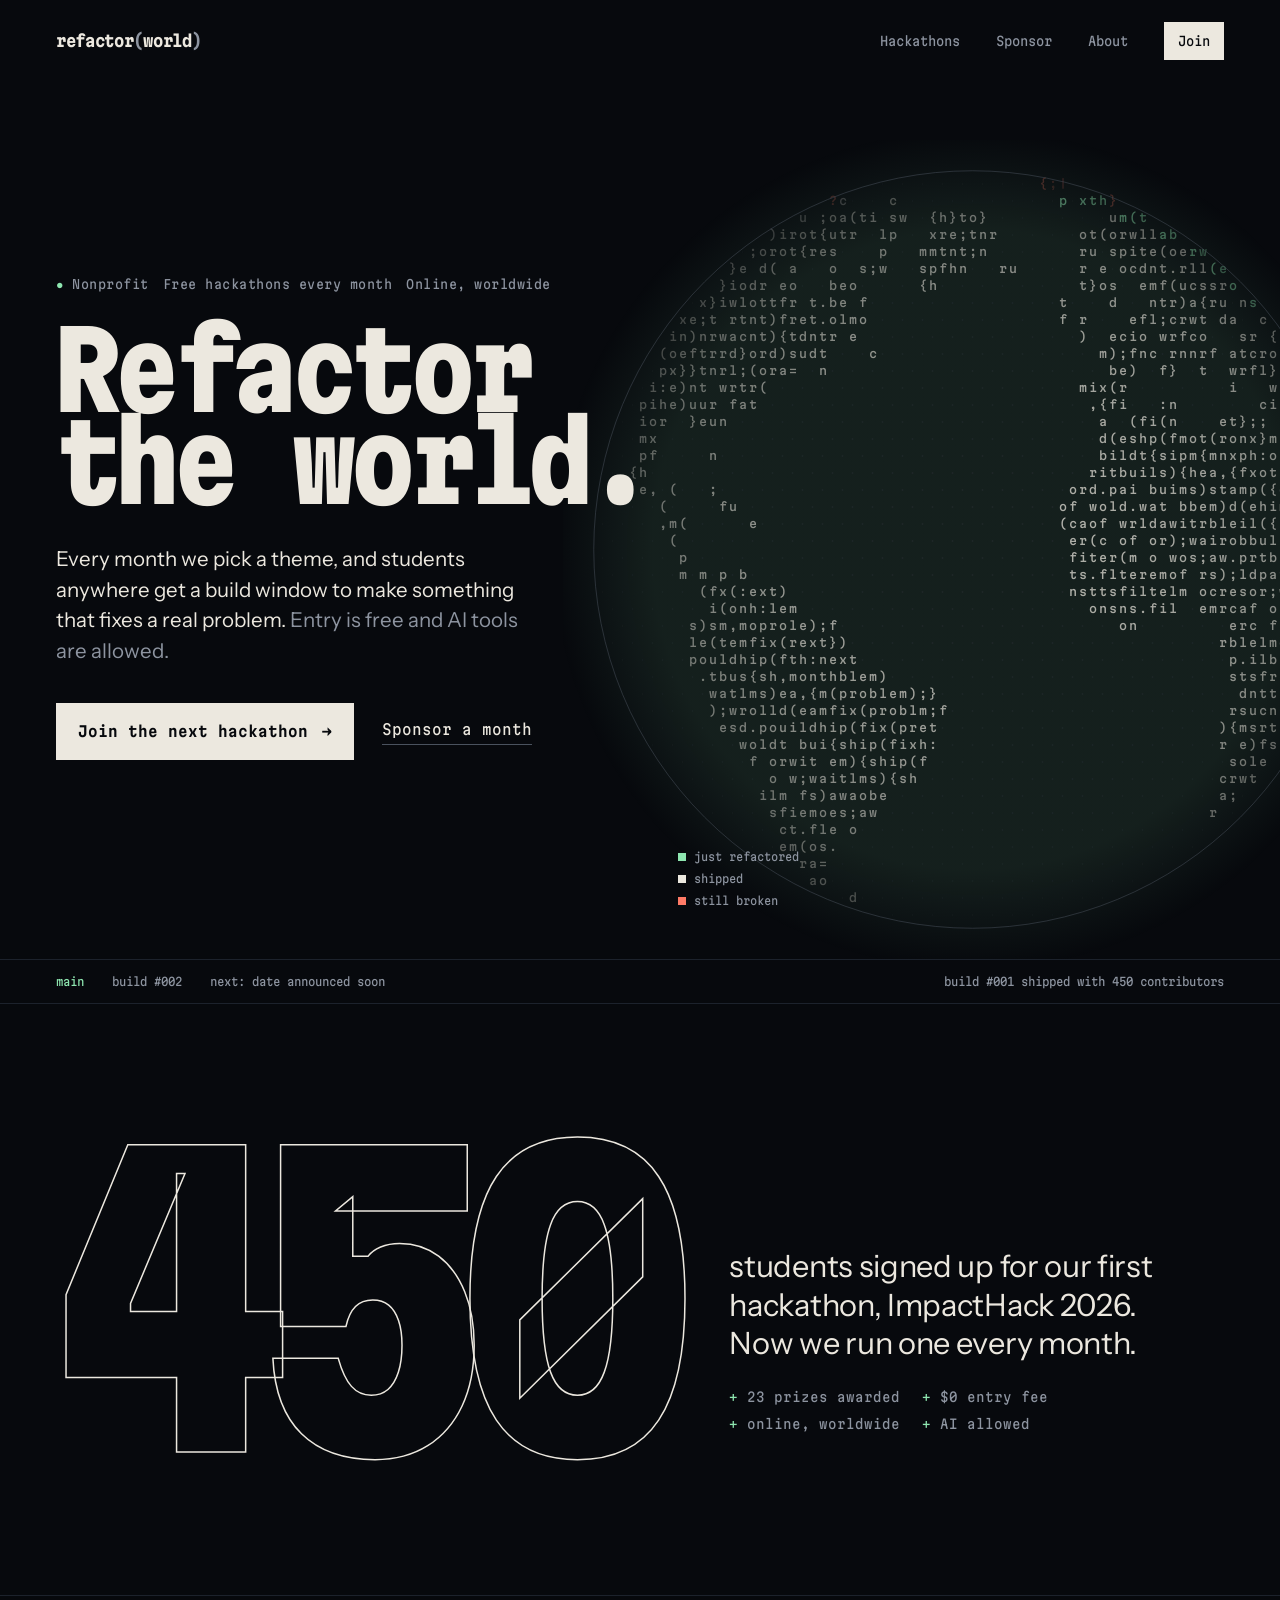
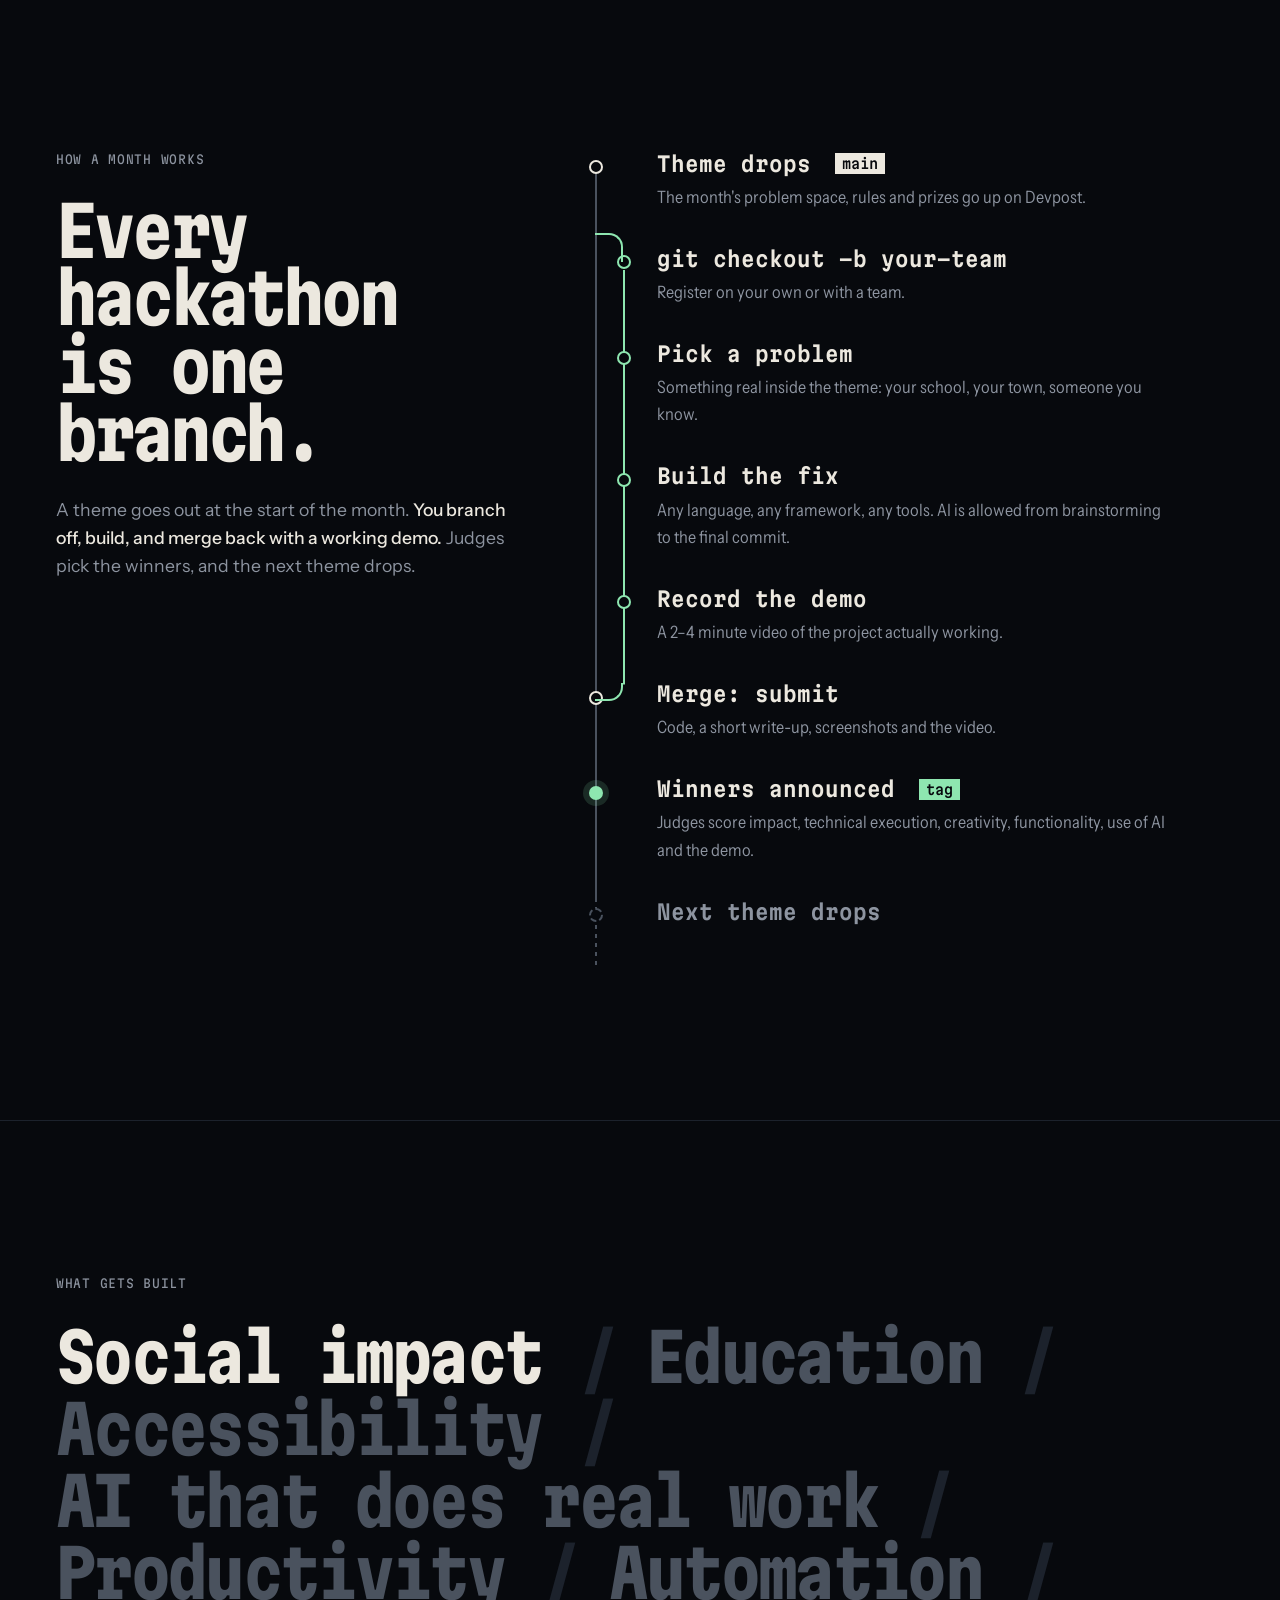
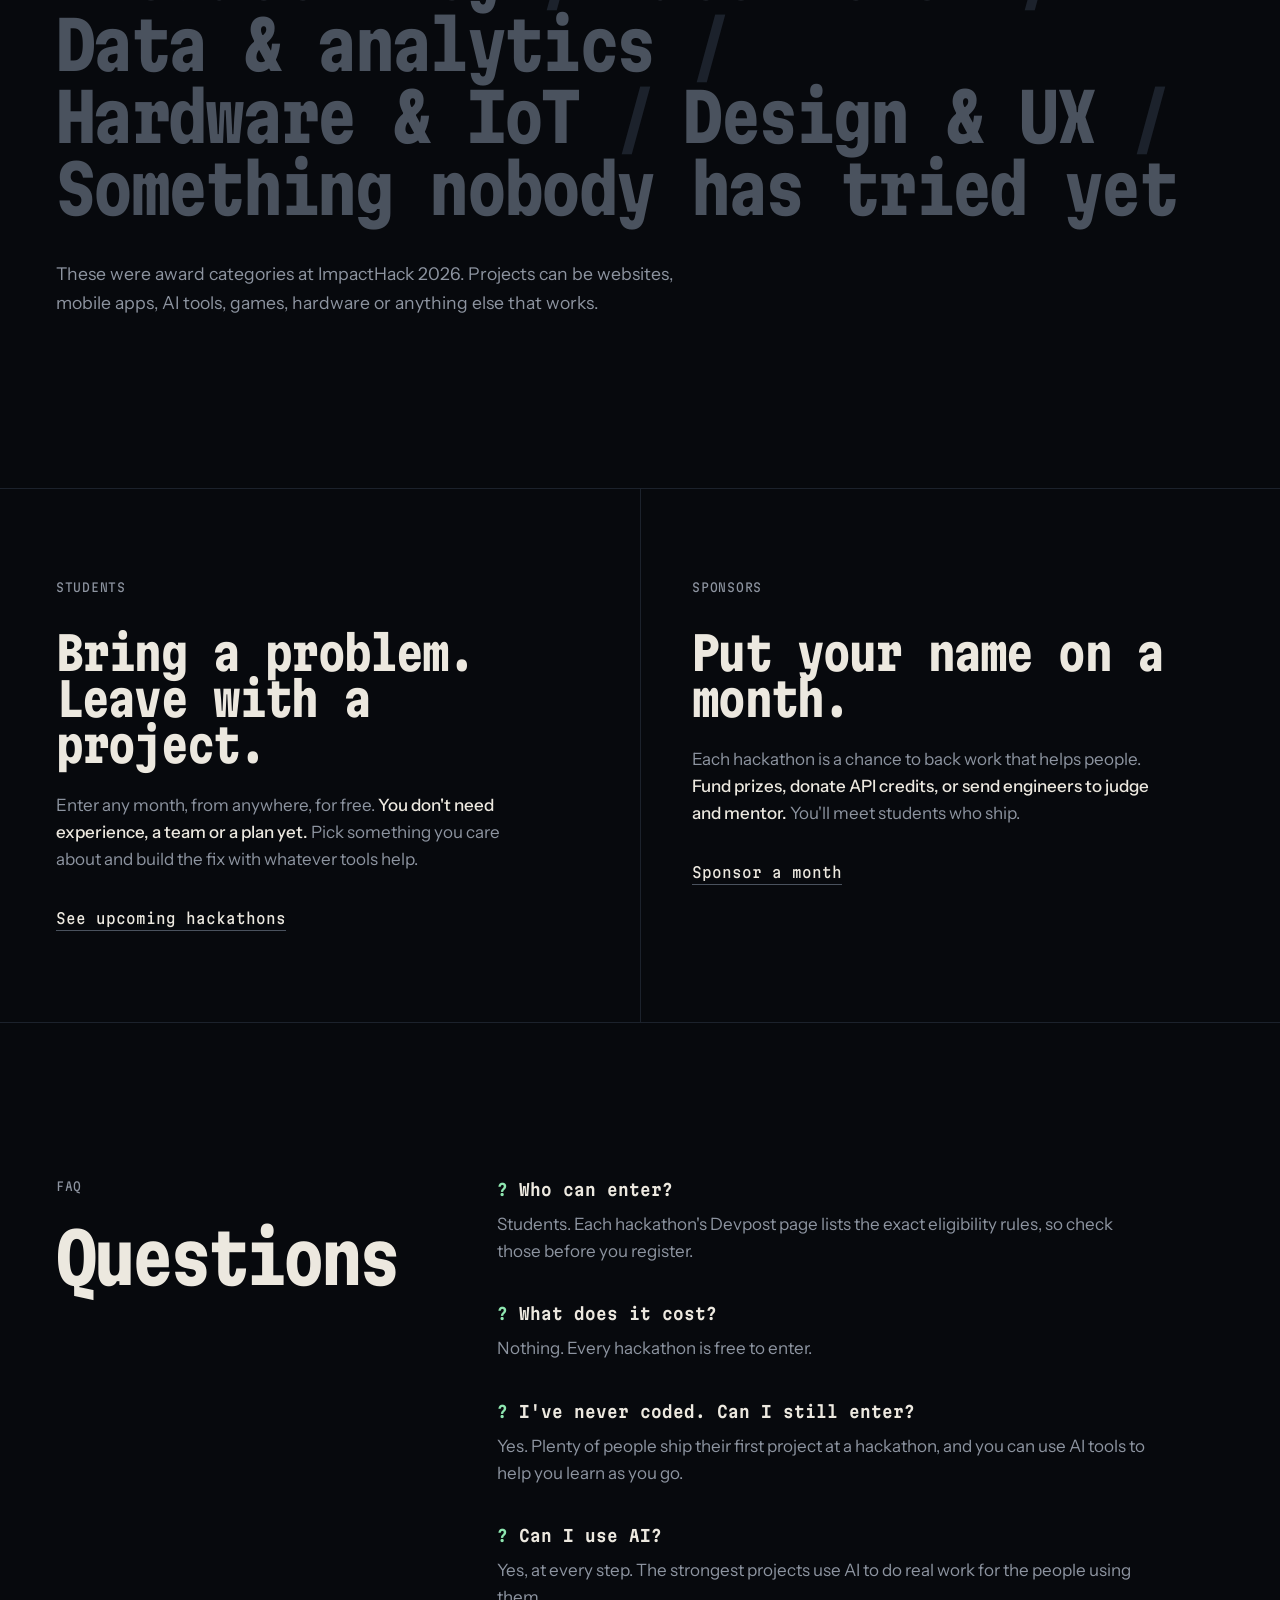
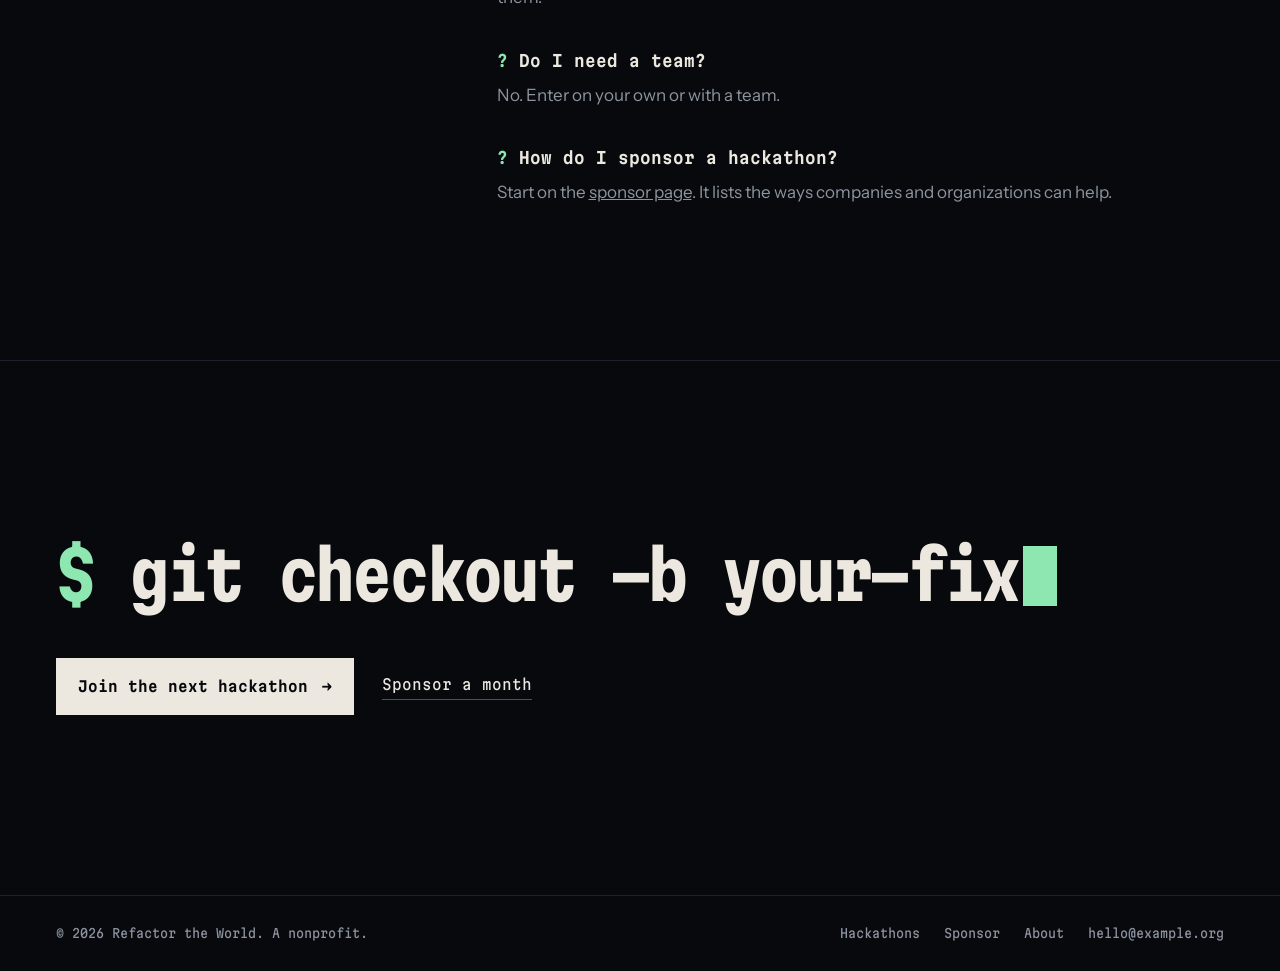
==== commit 5e716632: "Redesign the landing page Replace the card-based home page with a new design: a rotating globe drawn" ====
--- a/index.html
+++ b/index.html
@@ -1,277 +1,240 @@
 <!doctype html>
-<html lang="en" data-theme="dark">
+<html lang="en">
 <head>
   <meta charset="utf-8">
-  <meta name="viewport" content="width=device-width, initial-scale=1">
-  <title>Refactor the World — Monthly hackathons for the public good</title>
-  <meta name="description" content="Refactor the World is a nonprofit running free, online, monthly hackathons where students build technology that solves real problems.">
+  <meta name="viewport" content="width=device-width, initial-scale=1, viewport-fit=cover">
+  <title>Refactor the World</title>
+  <meta name="description" content="Refactor the World is a nonprofit running a free, online hackathon every month where students build fixes for real problems.">
   <meta property="og:title" content="Refactor the World">
-  <meta property="og:description" content="Free, online, monthly hackathons where students build technology for the public good.">
+  <meta property="og:description" content="A free, online hackathon every month for students who want to fix real problems.">
   <meta property="og:type" content="website">
-  <meta name="theme-color" content="#0d1117">
+  <meta name="theme-color" content="#07090d">
   <link rel="icon" href="assets/img/favicon.svg" type="image/svg+xml">
   <link rel="preconnect" href="https://fonts.googleapis.com">
   <link rel="preconnect" href="https://fonts.gstatic.com" crossorigin>
-  <link href="https://fonts.googleapis.com/css2?family=Inter:wght@400;500;600&family=JetBrains+Mono:wght@400;500;600;700&display=swap" rel="stylesheet">
-  <link rel="stylesheet" href="assets/css/style.css">
-  <script>try{var t=localStorage.getItem("rtw-theme");if(t)document.documentElement.setAttribute("data-theme",t)}catch(e){}</script>
+  <link href="https://fonts.googleapis.com/css2?family=Instrument+Sans:wght@400..600&family=Martian+Mono:wdth,wght@75..112.5,100..800&display=swap" rel="stylesheet">
+  <link rel="stylesheet" href="assets/css/home.css">
 </head>
 <body>
-  <a class="skip-link" href="#main">Skip to content</a>
-
-  <header class="site-header">
-    <nav class="container nav" aria-label="Main">
-      <a class="logo" href="index.html" aria-label="Refactor the World home">
-        <img class="logo__mark" src="assets/img/favicon.svg" alt="">
-        <span class="logo__text">refactor<span>_</span>the<span>_</span>world</span>
-      </a>
-      <ul class="nav__links" id="nav-links">
-        <li><a href="hackathons.html">hackathons</a></li>
-        <li><a href="sponsor.html">sponsor</a></li>
-        <li><a href="about.html">about</a></li>
-        <li><a href="index.html#faq">faq</a></li>
-      </ul>
-      <div class="nav__actions">
-        <button class="icon-btn theme-toggle" type="button" aria-label="Toggle light and dark theme">
-          <svg class="icon-moon" viewBox="0 0 24 24" fill="none" stroke="currentColor" stroke-width="2" stroke-linecap="round" stroke-linejoin="round" aria-hidden="true"><path d="M21 12.8A9 9 0 1 1 11.2 3a7 7 0 0 0 9.8 9.8z"/></svg>
-          <svg class="icon-sun" viewBox="0 0 24 24" fill="none" stroke="currentColor" stroke-width="2" stroke-linecap="round" stroke-linejoin="round" aria-hidden="true"><circle cx="12" cy="12" r="4"/><path d="M12 2v2M12 20v2M4.9 4.9l1.4 1.4M17.7 17.7l1.4 1.4M2 12h2M20 12h2M4.9 19.1l1.4-1.4M17.7 6.3l1.4-1.4"/></svg>
-        </button>
-        <button class="icon-btn menu-toggle" type="button" aria-label="Open menu" aria-expanded="false" aria-controls="nav-links">
-          <svg viewBox="0 0 24 24" fill="none" stroke="currentColor" stroke-width="2" stroke-linecap="round" aria-hidden="true"><path d="M4 7h16M4 12h16M4 17h16"/></svg>
-        </button>
-      </div>
-    </nav>
+  <a class="skip" href="#main">Skip to content</a>
+
+  <header class="top">
+    <div class="wrap">
+      <a class="wordmark" href="index.html">refactor<i>(</i>world<i>)</i></a>
+      <nav aria-label="Main">
+        <a class="hide-sm" href="hackathons.html">Hackathons</a>
+        <a class="hide-sm" href="sponsor.html">Sponsor</a>
+        <a class="hide-sm" href="about.html">About</a>
+        <a class="join" href="hackathons.html">Join</a>
+      </nav>
+    </div>
   </header>
 
   <main id="main">
-    <!-- Hero -->
     <section class="hero">
-      <div class="container hero__grid">
+      <div class="wrap hero__grid">
+        <div class="hero__copy">
+          <p class="kicker"><span><b>&#9679;</b> Nonprofit</span><span>Free hackathons every month</span><span>Online, worldwide</span></p>
+          <h1 class="headline">
+            <span>Refactor</span>
+            <span class="struck" data-scramble>the world.</span>
+          </h1>
+          <p class="hero__lede">Every month we pick a theme, and students anywhere get a build window to make something that fixes a real problem. <em>Entry is free and AI tools are allowed.</em></p>
+          <div class="actions">
+            <a class="button" href="hackathons.html">Join the next hackathon</a>
+            <a class="textlink" href="sponsor.html">Sponsor a month</a>
+          </div>
+        </div>
+
+        <div class="hero__globe">
+          <canvas id="globe" role="img" aria-label="A rotating globe drawn in code characters. A green wave sweeps around it, rewriting red noise into clean code."></canvas>
+          <div class="globe-note" aria-hidden="true">
+            <span class="k-add">just refactored</span>
+            <span class="k-clean">shipped</span>
+            <span class="k-del">still broken</span>
+          </div>
+        </div>
+      </div>
+
+      <div class="statusbar">
+        <div class="wrap">
+          <span class="branch">main</span>
+          <span>build #002</span>
+          <span>next: <span data-next-date>date announced soon</span></span>
+          <span class="push">build #001 shipped with 450 contributors</span>
+        </div>
+      </div>
+    </section>
+
+    <section class="section">
+      <div class="wrap proof">
+        <p class="proof__num" aria-hidden="true">450</p>
+        <div class="proof__text">
+          <p><span class="sr-only">450 </span>students signed up for our first hackathon, ImpactHack 2026. Now we run one every month.</p>
+          <ul class="facts">
+            <li>23 prizes awarded</li>
+            <li>$0 entry fee</li>
+            <li>online, worldwide</li>
+            <li>AI allowed</li>
+          </ul>
+        </div>
+      </div>
+    </section>
+
+    <section class="section">
+      <div class="wrap month">
+        <div class="month__intro">
+          <p class="label">How a month works</p>
+          <h2 class="h2">Every hackathon is one branch.</h2>
+          <p class="body-copy">A theme goes out at the start of the month. <strong>You branch off, build, and merge back with a working demo.</strong> Judges pick the winners, and the next theme drops.</p>
+        </div>
+
+        <ol class="gitlog">
+          <li class="c-main">
+            <div class="graph" aria-hidden="true"></div>
+            <div class="commit">
+              <p class="commit__msg">Theme drops <span class="ref ref--main">main</span></p>
+              <p class="commit__desc">The month's problem space, rules and prizes go up on Devpost.</p>
+            </div>
+          </li>
+          <li class="c-fork">
+            <div class="graph" aria-hidden="true"></div>
+            <div class="commit">
+              <p class="commit__msg">git checkout -b your-team</p>
+              <p class="commit__desc">Register on your own or with a team.</p>
+            </div>
+          </li>
+          <li class="c-branch">
+            <div class="graph" aria-hidden="true"></div>
+            <div class="commit">
+              <p class="commit__msg">Pick a problem</p>
+              <p class="commit__desc">Something real inside the theme: your school, your town, someone you know.</p>
+            </div>
+          </li>
+          <li class="c-branch">
+            <div class="graph" aria-hidden="true"></div>
+            <div class="commit">
+              <p class="commit__msg">Build the fix</p>
+              <p class="commit__desc">Any language, any framework, any tools. AI is allowed from brainstorming to the final commit.</p>
+            </div>
+          </li>
+          <li class="c-branch">
+            <div class="graph" aria-hidden="true"></div>
+            <div class="commit">
+              <p class="commit__msg">Record the demo</p>
+              <p class="commit__desc">A 2&ndash;4 minute video of the project actually working.</p>
+            </div>
+          </li>
+          <li class="c-merge">
+            <div class="graph" aria-hidden="true"></div>
+            <div class="commit">
+              <p class="commit__msg">Merge: submit</p>
+              <p class="commit__desc">Code, a short write-up, screenshots and the video.</p>
+            </div>
+          </li>
+          <li class="c-tag">
+            <div class="graph" aria-hidden="true"></div>
+            <div class="commit">
+              <p class="commit__msg">Winners announced <span class="ref">tag</span></p>
+              <p class="commit__desc">Judges score impact, technical execution, creativity, functionality, use of AI and the demo.</p>
+            </div>
+          </li>
+          <li class="c-next">
+            <div class="graph" aria-hidden="true"></div>
+            <div class="commit">
+              <p class="commit__msg">Next theme drops</p>
+            </div>
+          </li>
+        </ol>
+      </div>
+    </section>
+
+    <section class="section">
+      <div class="wrap">
+        <p class="label">What gets built</p>
+        <ul class="tracks" data-tracks>
+          <li>Social impact</li>
+          <li>Education</li>
+          <li>Accessibility</li>
+          <li>AI that does real work</li>
+          <li>Productivity</li>
+          <li>Automation</li>
+          <li>Data &amp; analytics</li>
+          <li>Hardware &amp; IoT</li>
+          <li>Design &amp; UX</li>
+          <li>Something nobody has tried yet</li>
+        </ul>
+        <p class="body-copy tracks-note">These were award categories at ImpactHack 2026. Projects can be websites, mobile apps, AI tools, games, hardware or anything else that works.</p>
+      </div>
+    </section>
+
+    <section aria-label="Get involved">
+      <div class="wrap split">
         <div>
-          <p class="hero__eyebrow">// a nonprofit for student builders</p>
-          <h1>Refactor<span class="accent-purple">the World.</span></h1>
-          <p class="lede">Free, online hackathons every month where students build technology that solves real problems in their schools, communities, and beyond.</p>
-          <div class="btn-row">
-            <a class="btn btn--primary" href="hackathons.html">join_next_hackathon</a>
-            <a class="btn btn--ghost" href="sponsor.html">become_a_sponsor</a>
-          </div>
-          <ul class="tags" aria-label="Highlights">
-            <li>free</li>
-            <li>online</li>
-            <li>monthly</li>
-            <li>beginner_friendly</li>
-            <li>ai_welcome</li>
-          </ul>
-        </div>
-
-        <div class="editor" aria-hidden="true">
-          <div class="editor__bar">
-            <span class="editor__dot"></span><span class="editor__dot"></span><span class="editor__dot"></span>
-            <span class="editor__file">refactor_the_world.js</span>
-          </div>
-<pre class="editor__code"><code><span class="ln"><span class="tk-com">// monthly hackathons for the public good</span></span><span class="ln"><span class="tk-kw">const</span> world = <span class="tk-kw">await</span> reality.<span class="tk-fn">load</span>();</span><span class="ln"> </span><span class="ln"><span class="tk-kw">for</span> (<span class="tk-kw">const</span> problem <span class="tk-kw">of</span> world.problems) {</span><span class="ln">  <span class="tk-fn">refactor</span>(problem, {</span><span class="ln">    <span class="tk-prop">by</span>: <span class="tk-str">"students"</span>,</span><span class="ln">    <span class="tk-prop">every</span>: <span class="tk-str">"month"</span>,</span><span class="ln">    <span class="tk-prop">cost</span>: <span class="tk-num">0</span>,</span><span class="ln">  });</span><span class="ln">}</span><span class="ln"> </span><span class="ln"><span class="tk-com">// TODO: you</span><span class="cursor"></span></span></code></pre>
-        </div>
-      </div>
-    </section>
-
-    <!-- Stats -->
-    <section class="container" aria-label="By the numbers">
-      <div class="stats">
-        <div class="stat">
-          <div class="stat__value">450+</div>
-          <div class="stat__label">students at our first hackathon</div>
-        </div>
-        <div class="stat">
-          <div class="stat__value">12</div>
-          <div class="stat__label">hackathons a year, one every month</div>
-        </div>
-        <div class="stat">
-          <div class="stat__value">$0</div>
-          <div class="stat__label">to participate, always</div>
-        </div>
-        <div class="stat">
-          <div class="stat__value">100%</div>
-          <div class="stat__label">online, open to students worldwide</div>
-        </div>
-      </div>
-    </section>
-
-    <!-- How it works -->
-    <section class="section">
-      <div class="container">
-        <div class="section-head">
-          <div class="file-tab">how_it_works.md</div>
-          <h2>One month. One problem. Ship something real.</h2>
-          <p class="lede">Every hackathon follows the same simple loop, so you can jump in any month, whether it's your first project or your fiftieth.</p>
-        </div>
-        <div class="grid grid--4">
-          <div class="card">
-            <div class="card__step">01 · find</div>
-            <h3>Pick a real problem</h3>
-            <p>Something that bugs you, your school, or your community. Each event has a theme to get you started.</p>
-          </div>
-          <div class="card">
-            <div class="card__step">02 · build</div>
-            <h3>Build with any tools</h3>
-            <p>Go solo or form a team. Websites, apps, hardware, AI tools. AI assistants are welcome at every step.</p>
-          </div>
-          <div class="card">
-            <div class="card__step">03 · ship</div>
-            <h3>Demo what it does</h3>
-            <p>Submit a working prototype and a short demo video showing your project in action.</p>
-          </div>
-          <div class="card">
-            <div class="card__step">04 · repeat</div>
-            <h3>Win, learn, come back</h3>
-            <p>Judges pick winners across categories. Then a new theme drops next month.</p>
-          </div>
-        </div>
-      </div>
-    </section>
-
-    <!-- Next hackathon -->
-    <section class="section section--alt">
-      <div class="container">
-        <div class="section-head">
-          <div class="file-tab">next_hackathon.json</div>
-          <h2>Up next</h2>
-        </div>
-        <div data-events="next">
-          <p class="comment">// See the <a href="hackathons.html">hackathons page</a> for upcoming events.</p>
-        </div>
-      </div>
-    </section>
-
-    <!-- Audiences -->
-    <section class="section">
-      <div class="container">
-        <div class="section-head">
-          <div class="file-tab">get_involved.ts</div>
-          <h2>Pick your role</h2>
-        </div>
-        <div class="grid grid--2">
-          <div class="card card--feature">
-            <div class="card__label">// for students</div>
-            <h3>Build something that matters</h3>
-            <ul>
-              <li>Free to enter, fully online</li>
-              <li>Beginner-friendly: no experience required</li>
-              <li>Use AI and any tools you like</li>
-              <li>Prizes and recognition every month</li>
-              <li>A portfolio piece that solves a real problem</li>
-            </ul>
-            <a class="btn btn--primary" href="hackathons.html">see_hackathons</a>
-          </div>
-          <div class="card card--feature">
-            <div class="card__label">// for sponsors &amp; donors</div>
-            <h3>Back the next generation of builders</h3>
-            <ul>
-              <li>Reach hundreds of student developers every month</li>
-              <li>Put your brand on projects with real social impact</li>
-              <li>Sponsor prizes, tools, API credits, or a full event</li>
-              <li>Meet motivated, hands-on talent early</li>
-            </ul>
-            <a class="btn btn--ghost" href="sponsor.html">become_a_sponsor</a>
-          </div>
-        </div>
-      </div>
-    </section>
-
-    <!-- FAQ -->
-    <section class="section section--alt" id="faq">
-      <div class="container">
-        <div class="section-head">
-          <div class="file-tab">faq.md</div>
-          <h2>Frequently asked questions</h2>
-        </div>
-        <div class="faq">
-          <details>
-            <summary>Who can participate?</summary>
-            <div><p>Our hackathons are for students. Exact eligibility (such as age requirements) can vary by event, so check each hackathon's rules page before you register.</p></div>
-          </details>
-          <details>
-            <summary>How much does it cost?</summary>
-            <div><p>Nothing. Participating in a Refactor the World hackathon is always free.</p></div>
-          </details>
-          <details>
-            <summary>Do I need coding experience?</summary>
-            <div><p>No. Our events are beginner-friendly, and plenty of participants build their very first project with us. Bring curiosity and a problem you care about.</p></div>
-          </details>
-          <details>
-            <summary>Can I use AI tools?</summary>
-            <div><p>Yes. AI is fully allowed and encouraged, from brainstorming and writing code to designing interfaces. We especially love projects where AI does something genuinely useful for the end user.</p></div>
-          </details>
-          <details>
-            <summary>Do I need a team?</summary>
-            <div><p>No. You can compete on your own or with a team. Each event's rules list any team size limits.</p></div>
-          </details>
-          <details>
-            <summary>What do I need to submit?</summary>
-            <div><p>Usually a working prototype, a link to your source code, a short project write-up, and a 2–4 minute demo video showing your project in action. Each event lists its exact requirements.</p></div>
-          </details>
-          <details>
-            <summary>How often are the hackathons?</summary>
-            <div><p>Every month, each with a new theme. Join one, or join them all.</p></div>
-          </details>
-          <details>
-            <summary>How can my company or organization get involved?</summary>
-            <div><p>We'd love to hear from you. Visit our <a href="sponsor.html">sponsor page</a> to see the ways you can support student builders.</p></div>
-          </details>
-        </div>
-      </div>
-    </section>
-
-    <!-- CTA -->
-    <section class="section">
-      <div class="container">
-        <div class="cta">
-          <h2>Ready to <span class="accent-green">refactor</span> something?</h2>
-          <p class="lede">A new hackathon starts every month. Bring an idea, or find one when you get there.</p>
-          <div class="btn-row">
-            <a class="btn btn--primary" href="hackathons.html">join_next_hackathon</a>
-            <a class="btn btn--ghost" href="about.html">read_our_story</a>
-          </div>
+          <p class="label">Students</p>
+          <h3>Bring a problem. Leave with a project.</h3>
+          <p>Enter any month, from anywhere, for free. <strong>You don't need experience, a team or a plan yet.</strong> Pick something you care about and build the fix with whatever tools help.</p>
+          <a class="textlink" href="hackathons.html">See upcoming hackathons</a>
+        </div>
+        <div>
+          <p class="label">Sponsors</p>
+          <h3>Put your name on a month.</h3>
+          <p>Each hackathon is a chance to back work that helps people. <strong>Fund prizes, donate API credits, or send engineers to judge and mentor.</strong> You'll meet students who ship.</p>
+          <a class="textlink" href="sponsor.html">Sponsor a month</a>
+        </div>
+      </div>
+    </section>
+
+    <section class="section" id="faq">
+      <div class="wrap faq">
+        <div>
+          <p class="label">FAQ</p>
+          <h2 class="h2">Questions</h2>
+        </div>
+        <dl>
+          <dt>Who can enter?</dt>
+          <dd>Students. Each hackathon's Devpost page lists the exact eligibility rules, so check those before you register.</dd>
+          <dt>What does it cost?</dt>
+          <dd>Nothing. Every hackathon is free to enter.</dd>
+          <dt>I've never coded. Can I still enter?</dt>
+          <dd>Yes. Plenty of people ship their first project at a hackathon, and you can use AI tools to help you learn as you go.</dd>
+          <dt>Can I use AI?</dt>
+          <dd>Yes, at every step. The strongest projects use AI to do real work for the people using them.</dd>
+          <dt>Do I need a team?</dt>
+          <dd>No. Enter on your own or with a team.</dd>
+          <dt>How do I sponsor a hackathon?</dt>
+          <dd>Start on the <a href="sponsor.html">sponsor page</a>. It lists the ways companies and organizations can help.</dd>
+        </dl>
+      </div>
+    </section>
+
+    <section class="closing">
+      <div class="wrap">
+        <p class="prompt"><span class="sigil">$</span> git checkout -b <span class="nowrap">your-fix</span><span class="caret" aria-hidden="true"></span></p>
+        <div class="actions">
+          <a class="button" href="hackathons.html">Join the next hackathon</a>
+          <a class="textlink" href="sponsor.html">Sponsor a month</a>
         </div>
       </div>
     </section>
   </main>
 
-  <footer class="site-footer">
-    <div class="container">
-      <div class="footer__grid">
-        <div>
-          <a class="logo" href="index.html">
-            <img class="logo__mark" src="assets/img/favicon.svg" alt="">
-            <span class="logo__text">refactor<span>_</span>the<span>_</span>world</span>
-          </a>
-          <p class="footer__tagline">A nonprofit running free, monthly hackathons where students build technology for the public good.</p>
-        </div>
-        <div>
-          <h4>// explore</h4>
-          <ul>
-            <li><a href="hackathons.html">Hackathons</a></li>
-            <li><a href="sponsor.html">Sponsor</a></li>
-            <li><a href="about.html">About</a></li>
-            <li><a href="index.html#faq">FAQ</a></li>
-          </ul>
-        </div>
-        <div>
-          <h4>// connect</h4>
-          <ul>
-            <!-- TODO: replace with the organization's contact email -->
-            <li><a href="mailto:hello@example.org">Email us</a></li>
-            <!-- TODO: add social links, e.g. <li><a href="https://discord.gg/...">Discord</a></li> -->
-          </ul>
-        </div>
-      </div>
-      <div class="footer__bottom">
-        <span>&copy; <span data-year>2026</span> Refactor the World</span>
-        <span>built by students, for the world</span>
-      </div>
+  <footer class="foot">
+    <div class="wrap">
+      <span>&copy; <span data-year>2026</span> Refactor the World. A nonprofit.</span>
+      <nav aria-label="Footer">
+        <a href="hackathons.html">Hackathons</a>
+        <a href="sponsor.html">Sponsor</a>
+        <a href="about.html">About</a>
+        <!-- TODO: replace with the organization's contact email -->
+        <a href="mailto:hello@example.org">hello@example.org</a>
+      </nav>
     </div>
   </footer>
 
   <script src="assets/js/events.js"></script>
-  <script src="assets/js/main.js"></script>
+  <script src="assets/js/land.js"></script>
+  <script src="assets/js/globe.js"></script>
+  <script src="assets/js/home.js"></script>
 </body>
 </html>
--- a/assets/css/home.css
+++ b/assets/css/home.css
@@ -0,0 +1,926 @@
+/* Layout: one long editor buffer. A full-bleed globe being rewritten in code,
+   then a hackathon month told as a git log, then the people it's for. */
+:root {
+  --ink: #07090d;
+  --ink-raised: #0d1117;
+  --rule: #1c222c;
+  --paper: #ece8df;
+  --dim: #8d94a0;
+  --faint: #4a525e;
+  --add: #8ee6b0;
+  --del: #ff7a66;
+
+  --display: "Martian Mono", ui-monospace, "SF Mono", Menlo, monospace;
+  --body: "Instrument Sans", "Helvetica Neue", Arial, sans-serif;
+
+  --gutter: clamp(16px, 4.5vw, 56px);
+  --max: 1320px;
+
+  color-scheme: dark;
+}
+
+*,
+*::before,
+*::after {
+  box-sizing: border-box;
+}
+
+html {
+  -webkit-text-size-adjust: 100%;
+  scroll-behavior: smooth;
+}
+
+body {
+  margin: 0;
+  background: var(--ink);
+  color: var(--paper);
+  font-family: var(--body);
+  font-size: 1.0625rem;
+  line-height: 1.6;
+  overflow-x: hidden;
+}
+
+::selection {
+  background: var(--add);
+  color: var(--ink);
+}
+
+a {
+  color: inherit;
+}
+
+:focus-visible {
+  outline: 2px solid var(--add);
+  outline-offset: 4px;
+}
+
+.wrap {
+  width: 100%;
+  max-width: var(--max);
+  margin: 0 auto;
+  padding-inline: var(--gutter);
+}
+
+.mono {
+  font-family: var(--display);
+  font-stretch: 87.5%;
+}
+
+.skip {
+  position: absolute;
+  left: -999px;
+  top: 8px;
+  z-index: 100;
+  background: var(--paper);
+  color: var(--ink);
+  padding: 8px 14px;
+}
+
+.skip:focus {
+  left: 8px;
+}
+
+/* ---------- Header ---------- */
+
+.top {
+  position: absolute;
+  top: env(safe-area-inset-top, 0px);
+  left: 0;
+  right: 0;
+  z-index: 20;
+}
+
+.top .wrap {
+  display: flex;
+  align-items: center;
+  justify-content: space-between;
+  gap: 20px;
+  padding-block: 22px;
+}
+
+.wordmark {
+  font-family: var(--display);
+  font-weight: 700;
+  font-stretch: 87.5%;
+  font-size: 1rem;
+  letter-spacing: -0.02em;
+  text-decoration: none;
+  white-space: nowrap;
+}
+
+.wordmark i {
+  font-style: normal;
+  color: var(--dim);
+}
+
+.top nav {
+  display: flex;
+  align-items: center;
+  gap: clamp(14px, 3vw, 36px);
+  font-family: var(--display);
+  font-stretch: 87.5%;
+  font-size: 0.8rem;
+}
+
+.top nav a {
+  text-decoration: none;
+  color: var(--dim);
+}
+
+.top nav a:hover {
+  color: var(--paper);
+}
+
+.top nav .join {
+  color: var(--ink);
+  background: var(--paper);
+  padding: 9px 14px;
+}
+
+.top nav .join:hover {
+  color: var(--ink);
+  background: var(--add);
+}
+
+@media (max-width: 640px) {
+  .top nav .hide-sm {
+    display: none;
+  }
+}
+
+/* ---------- Hero ---------- */
+
+.hero {
+  position: relative;
+  overflow: clip;
+  padding-top: clamp(96px, 12vw, 140px);
+}
+
+.hero__grid {
+  display: grid;
+  grid-template-columns: minmax(0, 1fr) minmax(0, 1fr);
+  align-items: center;
+  gap: 0;
+}
+
+.hero__copy {
+  position: relative;
+  z-index: 2;
+  min-width: 0;
+  padding-bottom: clamp(32px, 5vw, 72px);
+}
+
+.kicker {
+  font-family: var(--display);
+  font-stretch: 87.5%;
+  font-size: 0.78rem;
+  letter-spacing: 0.04em;
+  color: var(--dim);
+  margin: 0 0 28px;
+  display: flex;
+  flex-wrap: wrap;
+  gap: 6px 14px;
+}
+
+.kicker b {
+  font-weight: 500;
+  color: var(--add);
+}
+
+.headline {
+  font-family: var(--display);
+  font-weight: 800;
+  font-stretch: 75%;
+  font-size: clamp(3.6rem, 8.4vw, 8.6rem);
+  line-height: 0.86;
+  letter-spacing: -0.055em;
+  margin: 0 0 36px;
+  /* Pull the second line under the globe's edge */
+  width: max-content;
+  max-width: 100%;
+}
+
+.headline > span {
+  display: block;
+  white-space: nowrap;
+}
+
+.headline .struck {
+  position: relative;
+  color: var(--paper);
+}
+
+.headline .patched {
+  color: var(--add);
+}
+
+.hero__lede {
+  max-width: 34ch;
+  font-size: clamp(1.1rem, 1.6vw, 1.3rem);
+  line-height: 1.5;
+  color: var(--paper);
+  margin: 0 0 36px;
+}
+
+.hero__lede em {
+  font-style: normal;
+  color: var(--dim);
+}
+
+.actions {
+  display: flex;
+  flex-wrap: wrap;
+  align-items: center;
+  gap: 14px 28px;
+}
+
+.button {
+  display: inline-flex;
+  align-items: center;
+  gap: 14px;
+  font-family: var(--display);
+  font-stretch: 87.5%;
+  font-weight: 600;
+  font-size: 0.92rem;
+  text-decoration: none;
+  color: var(--ink);
+  background: var(--paper);
+  padding: 17px 22px;
+  transition: background-color 0.2s ease;
+}
+
+.button::after {
+  content: "\2192";
+  transition: transform 0.2s ease;
+}
+
+.button:hover {
+  background: var(--add);
+}
+
+.button:hover::after {
+  transform: translateX(4px);
+}
+
+.textlink {
+  font-family: var(--display);
+  font-stretch: 87.5%;
+  font-size: 0.92rem;
+  text-decoration: none;
+  border-bottom: 1px solid var(--faint);
+  padding-bottom: 3px;
+}
+
+.textlink:hover {
+  border-color: var(--add);
+  color: var(--add);
+}
+
+.hero__globe {
+  position: relative;
+  z-index: 1;
+  min-width: 0;
+  /* Let the planet bleed past the right edge on wide screens */
+  margin-right: calc(-1 * var(--gutter) - 8vw);
+  margin-left: -6vw;
+}
+
+#globe {
+  display: block;
+  width: 100%;
+  max-width: 100%;
+  aspect-ratio: 1;
+  cursor: grab;
+  touch-action: pan-y;
+}
+
+#globe:active {
+  cursor: grabbing;
+}
+
+.globe-note {
+  position: absolute;
+  left: 14%;
+  bottom: 6%;
+  font-family: var(--display);
+  font-stretch: 87.5%;
+  font-size: 0.7rem;
+  color: var(--dim);
+  display: grid;
+  gap: 4px;
+  pointer-events: none;
+}
+
+.globe-note span::before {
+  content: "";
+  display: inline-block;
+  width: 8px;
+  height: 8px;
+  margin-right: 8px;
+  vertical-align: 0;
+}
+
+.globe-note .k-add::before {
+  background: var(--add);
+}
+
+.globe-note .k-clean::before {
+  background: var(--paper);
+}
+
+.globe-note .k-del::before {
+  background: var(--del);
+}
+
+@media (max-width: 900px) {
+  .hero__grid {
+    grid-template-columns: 1fr;
+  }
+
+  .hero__globe {
+    order: -1;
+    margin: -16px auto 0;
+    width: min(100%, 520px);
+  }
+
+  .globe-note {
+    position: static;
+    display: flex;
+    flex-wrap: wrap;
+    gap: 4px 18px;
+    margin: 0 0 32px;
+  }
+}
+
+/* Editor-style status bar closing the hero */
+.statusbar {
+  position: relative;
+  z-index: 2;
+  border-top: 1px solid var(--rule);
+  font-family: var(--display);
+  font-stretch: 87.5%;
+  font-size: 0.72rem;
+  color: var(--dim);
+}
+
+.statusbar .wrap {
+  display: flex;
+  flex-wrap: wrap;
+  gap: 8px 28px;
+  padding-block: 12px;
+}
+
+.statusbar .branch {
+  color: var(--add);
+}
+
+.statusbar .push {
+  margin-left: auto;
+}
+
+@media (max-width: 640px) {
+  .statusbar .push {
+    margin-left: 0;
+  }
+}
+
+/* ---------- Shared section bits ---------- */
+
+.section {
+  padding-block: clamp(80px, 12vw, 168px);
+  border-top: 1px solid var(--rule);
+}
+
+.label {
+  font-family: var(--display);
+  font-stretch: 87.5%;
+  font-size: 0.75rem;
+  letter-spacing: 0.06em;
+  text-transform: uppercase;
+  color: var(--dim);
+  margin: 0 0 28px;
+}
+
+.h2 {
+  font-family: var(--display);
+  font-weight: 700;
+  font-stretch: 75%;
+  font-size: clamp(2.2rem, 5.4vw, 4.6rem);
+  line-height: 0.98;
+  letter-spacing: -0.045em;
+  margin: 0 0 28px;
+  text-wrap: balance;
+}
+
+.body-copy {
+  max-width: 54ch;
+  color: var(--dim);
+  font-size: 1.1rem;
+}
+
+.body-copy strong {
+  color: var(--paper);
+  font-weight: 500;
+}
+
+/* ---------- 450 ---------- */
+
+.proof {
+  display: grid;
+  grid-template-columns: auto minmax(0, 1fr);
+  align-items: end;
+  gap: clamp(24px, 5vw, 80px);
+}
+
+.proof__num {
+  font-family: var(--display);
+  font-weight: 800;
+  font-stretch: 75%;
+  font-size: clamp(8rem, 30vw, 26rem);
+  line-height: 0.74;
+  letter-spacing: -0.07em;
+  color: transparent;
+  -webkit-text-stroke: 1.5px var(--paper);
+  margin: 0;
+  font-variant-numeric: tabular-nums;
+}
+
+.proof__text {
+  padding-bottom: 0.4em;
+  min-width: 0;
+}
+
+.proof__text p {
+  font-size: clamp(1.3rem, 2.4vw, 2rem);
+  line-height: 1.25;
+  letter-spacing: -0.01em;
+  margin: 0 0 24px;
+  max-width: 22ch;
+  text-wrap: balance;
+}
+
+.facts {
+  font-family: var(--display);
+  font-stretch: 87.5%;
+  font-size: 0.82rem;
+  color: var(--dim);
+  list-style: none;
+  padding: 0;
+  margin: 0;
+  display: flex;
+  flex-wrap: wrap;
+  gap: 6px 22px;
+}
+
+.facts li::before {
+  content: "+ ";
+  color: var(--add);
+}
+
+@media (max-width: 760px) {
+  .proof {
+    grid-template-columns: 1fr;
+  }
+}
+
+/* ---------- Git log of a month ---------- */
+
+.month {
+  display: grid;
+  grid-template-columns: minmax(0, 5fr) minmax(0, 7fr);
+  gap: clamp(32px, 6vw, 96px);
+  align-items: start;
+}
+
+.month__intro {
+  position: sticky;
+  top: 40px;
+}
+
+@media (max-width: 900px) {
+  .month {
+    grid-template-columns: 1fr;
+  }
+
+  .month__intro {
+    position: static;
+  }
+}
+
+.gitlog {
+  list-style: none;
+  margin: 0;
+  padding: 0;
+  font-family: var(--display);
+  font-stretch: 87.5%;
+}
+
+.gitlog li {
+  display: grid;
+  column-gap: 18px;
+}
+
+.graph {
+  position: relative;
+  min-height: 100%;
+  --x-main: 9px;
+  --x-branch: 37px;
+  --node-y: 0.5em;
+}
+
+/* main rail */
+.graph::before {
+  content: "";
+  position: absolute;
+  left: var(--x-main);
+  top: 0;
+  bottom: 0;
+  width: 2px;
+  margin-left: -1px;
+  background: var(--faint);
+}
+
+/* node */
+.graph::after {
+  content: "";
+  position: absolute;
+  top: calc(var(--node-y) + 2px);
+  left: var(--x-main);
+  width: 14px;
+  height: 14px;
+  margin-left: -7px;
+  border-radius: 50%;
+  background: var(--ink);
+  border: 2px solid var(--paper);
+}
+
+.c-main .graph::before {
+  top: calc(var(--node-y) + 9px);
+}
+
+/* branch rail, drawn with a background stripe */
+.c-fork .graph,
+.c-branch .graph,
+.c-merge .graph {
+  background: linear-gradient(var(--add), var(--add)) no-repeat;
+  background-size: 2px 100%;
+  background-position: calc(var(--x-branch) - 1px) 0;
+}
+
+.c-branch .graph::after,
+.c-fork .graph::after {
+  left: var(--x-branch);
+  border-color: var(--add);
+}
+
+/* fork: curve from main out to the branch */
+.c-fork .graph {
+  background-size: 2px calc(100% - var(--node-y) - 16px);
+  background-position: calc(var(--x-branch) - 1px) 100%;
+}
+
+.c-fork .commit::before,
+.c-merge .commit::before {
+  content: "";
+  position: absolute;
+  left: var(--x-main);
+  width: calc(var(--x-branch) - var(--x-main));
+  border: 2px solid var(--add);
+  border-left: 0;
+  margin-left: -1px;
+}
+
+.c-fork .commit::before {
+  top: -12px;
+  height: calc(var(--node-y) + 21px);
+  border-bottom: 0;
+  border-top-right-radius: 14px;
+}
+
+/* merge: curve from the branch back into main */
+.c-merge .graph {
+  background-size: 2px calc(var(--node-y) - 4px);
+  background-position: calc(var(--x-branch) - 1px) 0;
+}
+
+.c-merge .commit::before {
+  top: calc(var(--node-y) - 6px);
+  height: 18px;
+  border-top: 0;
+  border-bottom-right-radius: 14px;
+}
+
+.c-tag .graph::after {
+  background: var(--add);
+  border-color: var(--add);
+  box-shadow: 0 0 0 6px rgba(142, 230, 176, 0.15);
+}
+
+.c-next .graph::before {
+  background: repeating-linear-gradient(var(--faint) 0 4px, transparent 4px 9px);
+  bottom: 0;
+}
+
+.c-next .graph::after {
+  border-style: dashed;
+  border-color: var(--faint);
+}
+
+.c-next .commit__msg {
+  color: var(--dim);
+}
+
+.commit {
+  position: relative;
+  min-width: 0;
+  padding-bottom: 34px;
+}
+
+.commit__msg {
+  font-family: var(--display);
+  font-stretch: 87.5%;
+  font-size: clamp(1.05rem, 1.8vw, 1.3rem);
+  font-weight: 600;
+  line-height: 1.35;
+  margin: 0 0 6px;
+}
+
+.commit__msg .ref {
+  font-size: 0.68em;
+  font-weight: 500;
+  color: var(--ink);
+  background: var(--add);
+  padding: 2px 7px;
+  margin-left: 10px;
+  vertical-align: 0.18em;
+  white-space: nowrap;
+}
+
+.commit__msg .ref--main {
+  background: var(--paper);
+}
+
+.commit__desc {
+  font-family: var(--body);
+  color: var(--dim);
+  margin: 0;
+  max-width: 52ch;
+}
+
+.gitlog li {
+  grid-template-columns: 52px minmax(0, 1fr);
+}
+
+/* The curves sit in the graph column; shift them back from the commit column */
+.c-fork .commit::before,
+.c-merge .commit::before {
+  left: calc(var(--x-main) - 52px - 18px);
+}
+
+.c-fork .commit,
+.c-merge .commit {
+  --x-main: 9px;
+  --x-branch: 37px;
+  --node-y: 0.5em;
+}
+
+.sr-only {
+  position: absolute;
+  width: 1px;
+  height: 1px;
+  overflow: hidden;
+  clip: rect(0 0 0 0);
+  white-space: nowrap;
+}
+
+/* ---------- Tracks ---------- */
+
+.tracks {
+  list-style: none;
+  margin: 0;
+  padding: 0;
+  font-family: var(--display);
+  font-weight: 700;
+  font-stretch: 75%;
+  font-size: clamp(1.9rem, 5.2vw, 4.4rem);
+  line-height: 1.08;
+  letter-spacing: -0.04em;
+  display: flex;
+  flex-wrap: wrap;
+  column-gap: 0.45em;
+}
+
+.tracks li {
+  color: var(--faint);
+  transition: color 0.25s ease;
+  cursor: default;
+}
+
+.tracks li:hover,
+.tracks li.lit {
+  color: var(--paper);
+}
+
+.tracks li::after {
+  content: " /";
+  color: var(--rule);
+}
+
+.tracks li:last-child::after {
+  content: "";
+}
+
+.tracks-note {
+  margin-top: 36px;
+}
+
+/* ---------- Audiences ---------- */
+
+.split {
+  display: grid;
+  grid-template-columns: 1fr 1fr;
+  border-top: 1px solid var(--rule);
+}
+
+.split > div {
+  padding: clamp(48px, 7vw, 96px) clamp(0px, 4vw, 64px) clamp(48px, 7vw, 96px) 0;
+  min-width: 0;
+}
+
+.split > div + div {
+  border-left: 1px solid var(--rule);
+  padding-left: clamp(24px, 4vw, 64px);
+  padding-right: 0;
+}
+
+.split h3 {
+  font-family: var(--display);
+  font-weight: 700;
+  font-stretch: 75%;
+  font-size: clamp(1.8rem, 3.6vw, 3rem);
+  line-height: 1;
+  letter-spacing: -0.04em;
+  margin: 0 0 24px;
+}
+
+.split p {
+  color: var(--dim);
+  max-width: 44ch;
+  margin: 0 0 32px;
+}
+
+.split p strong {
+  color: var(--paper);
+  font-weight: 500;
+}
+
+@media (max-width: 760px) {
+  .split {
+    grid-template-columns: 1fr;
+  }
+
+  .split > div {
+    padding-right: 0;
+  }
+
+  .split > div + div {
+    border-left: 0;
+    border-top: 1px solid var(--rule);
+    padding-left: 0;
+  }
+}
+
+/* ---------- FAQ ---------- */
+
+.faq {
+  display: grid;
+  grid-template-columns: minmax(0, 4fr) minmax(0, 8fr);
+  gap: clamp(32px, 6vw, 96px);
+}
+
+.faq dl {
+  margin: 0;
+}
+
+.faq dt {
+  font-family: var(--display);
+  font-stretch: 87.5%;
+  font-weight: 600;
+  font-size: 1.02rem;
+  margin: 0 0 8px;
+}
+
+.faq dt::before {
+  content: "? ";
+  color: var(--add);
+}
+
+.faq dd {
+  margin: 0 0 36px;
+  color: var(--dim);
+  max-width: 60ch;
+}
+
+.faq dd:last-child {
+  margin-bottom: 0;
+}
+
+@media (max-width: 860px) {
+  .faq {
+    grid-template-columns: 1fr;
+  }
+}
+
+/* ---------- Closing terminal ---------- */
+
+.closing {
+  padding-block: clamp(96px, 14vw, 200px);
+  border-top: 1px solid var(--rule);
+}
+
+.prompt {
+  font-family: var(--display);
+  font-weight: 700;
+  font-stretch: 75%;
+  font-size: clamp(1.7rem, 5.2vw, 4.8rem);
+  line-height: 1.05;
+  letter-spacing: -0.045em;
+  margin: 0 0 48px;
+}
+
+.prompt .nowrap {
+  white-space: nowrap;
+}
+
+.prompt .sigil {
+  color: var(--add);
+}
+
+.prompt .caret {
+  display: inline-block;
+  width: 0.5em;
+  height: 0.9em;
+  background: var(--add);
+  vertical-align: -0.08em;
+  margin-left: 0.08em;
+  animation: blink 1.05s steps(1) infinite;
+}
+
+@keyframes blink {
+  50% {
+    opacity: 0;
+  }
+}
+
+/* ---------- Footer ---------- */
+
+.foot {
+  border-top: 1px solid var(--rule);
+  font-family: var(--display);
+  font-stretch: 87.5%;
+  font-size: 0.78rem;
+  color: var(--dim);
+}
+
+.foot .wrap {
+  display: flex;
+  flex-wrap: wrap;
+  justify-content: space-between;
+  gap: 16px 32px;
+  padding-block: 28px calc(28px + env(safe-area-inset-bottom, 0px));
+}
+
+.foot nav {
+  display: flex;
+  flex-wrap: wrap;
+  gap: 8px 24px;
+}
+
+.foot a {
+  text-decoration: none;
+}
+
+.foot a:hover {
+  color: var(--paper);
+}
+
+/* ---------- Motion ---------- */
+
+@media (prefers-reduced-motion: reduce) {
+  html {
+    scroll-behavior: auto;
+  }
+
+  .prompt .caret {
+    animation: none;
+  }
+
+  .button::after,
+  .tracks li {
+    transition: none;
+  }
+}
+
+.headline .noise {
+  color: var(--del);
+}
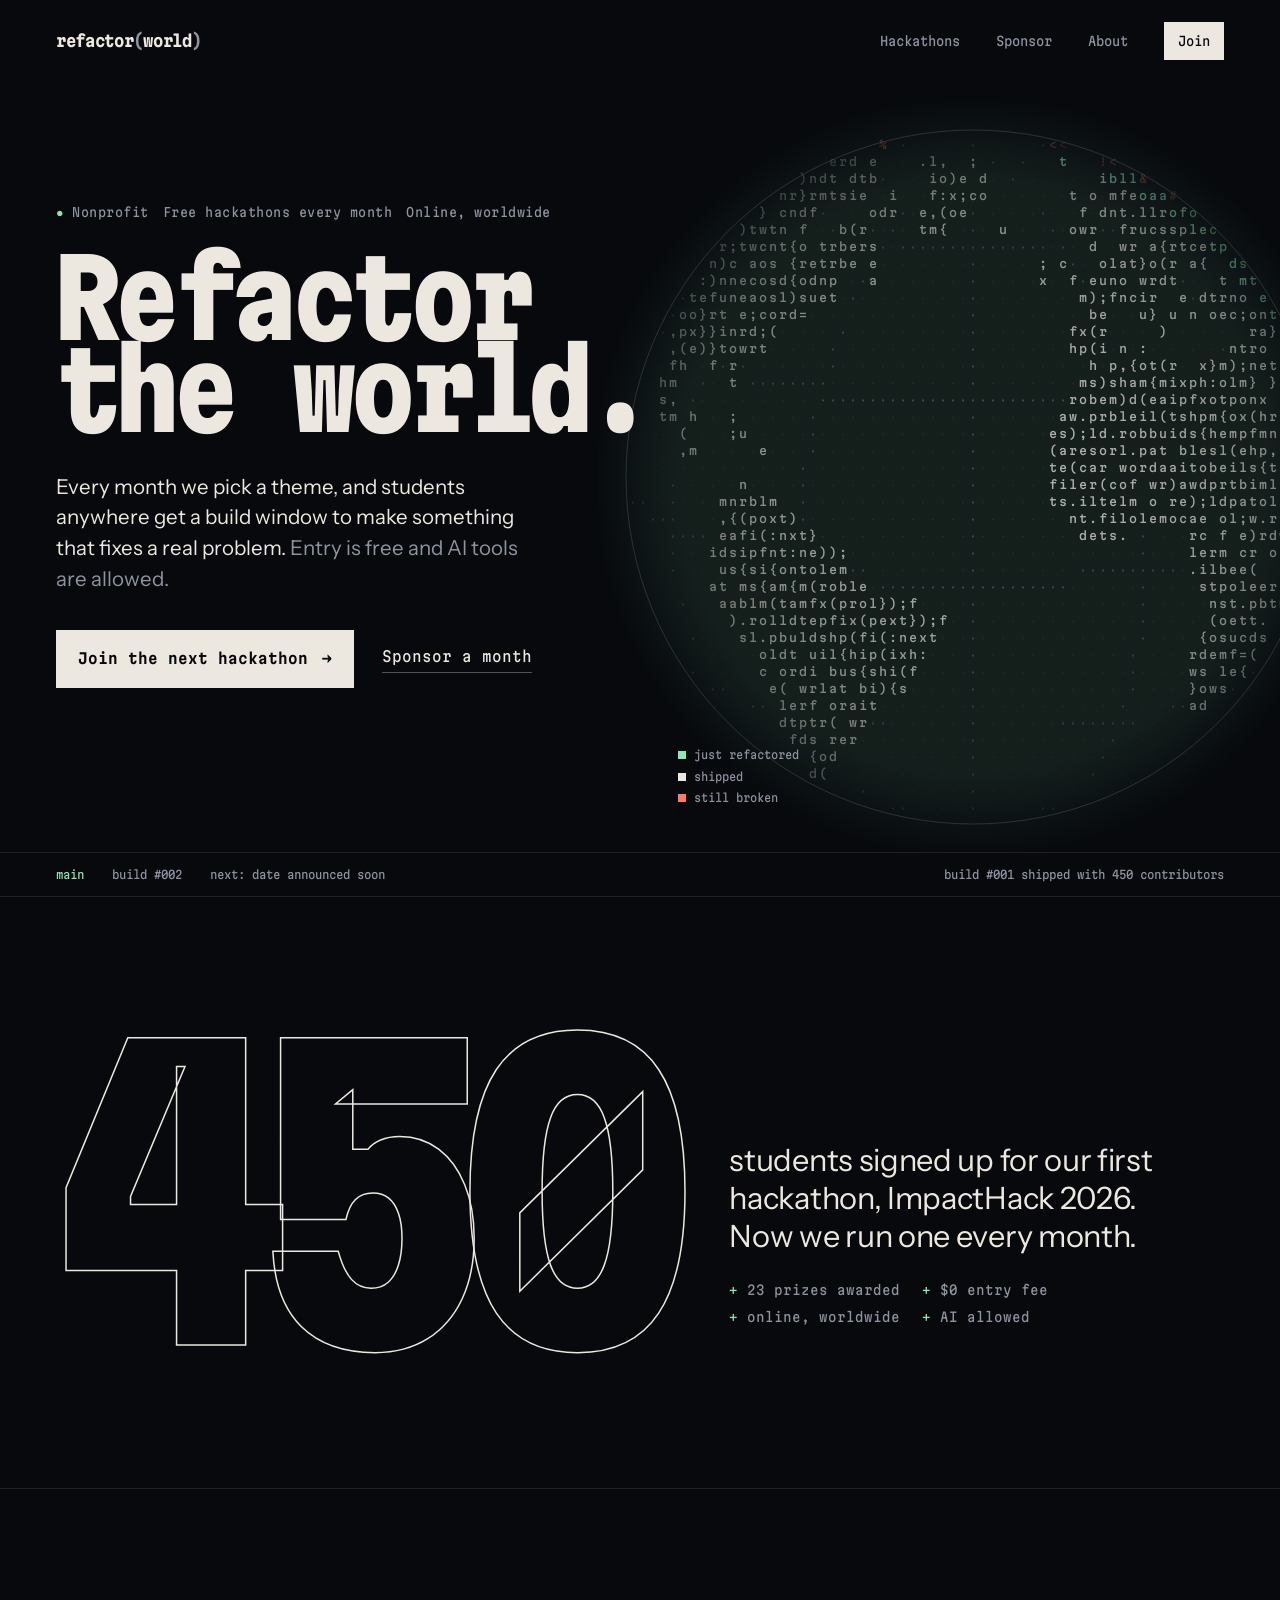
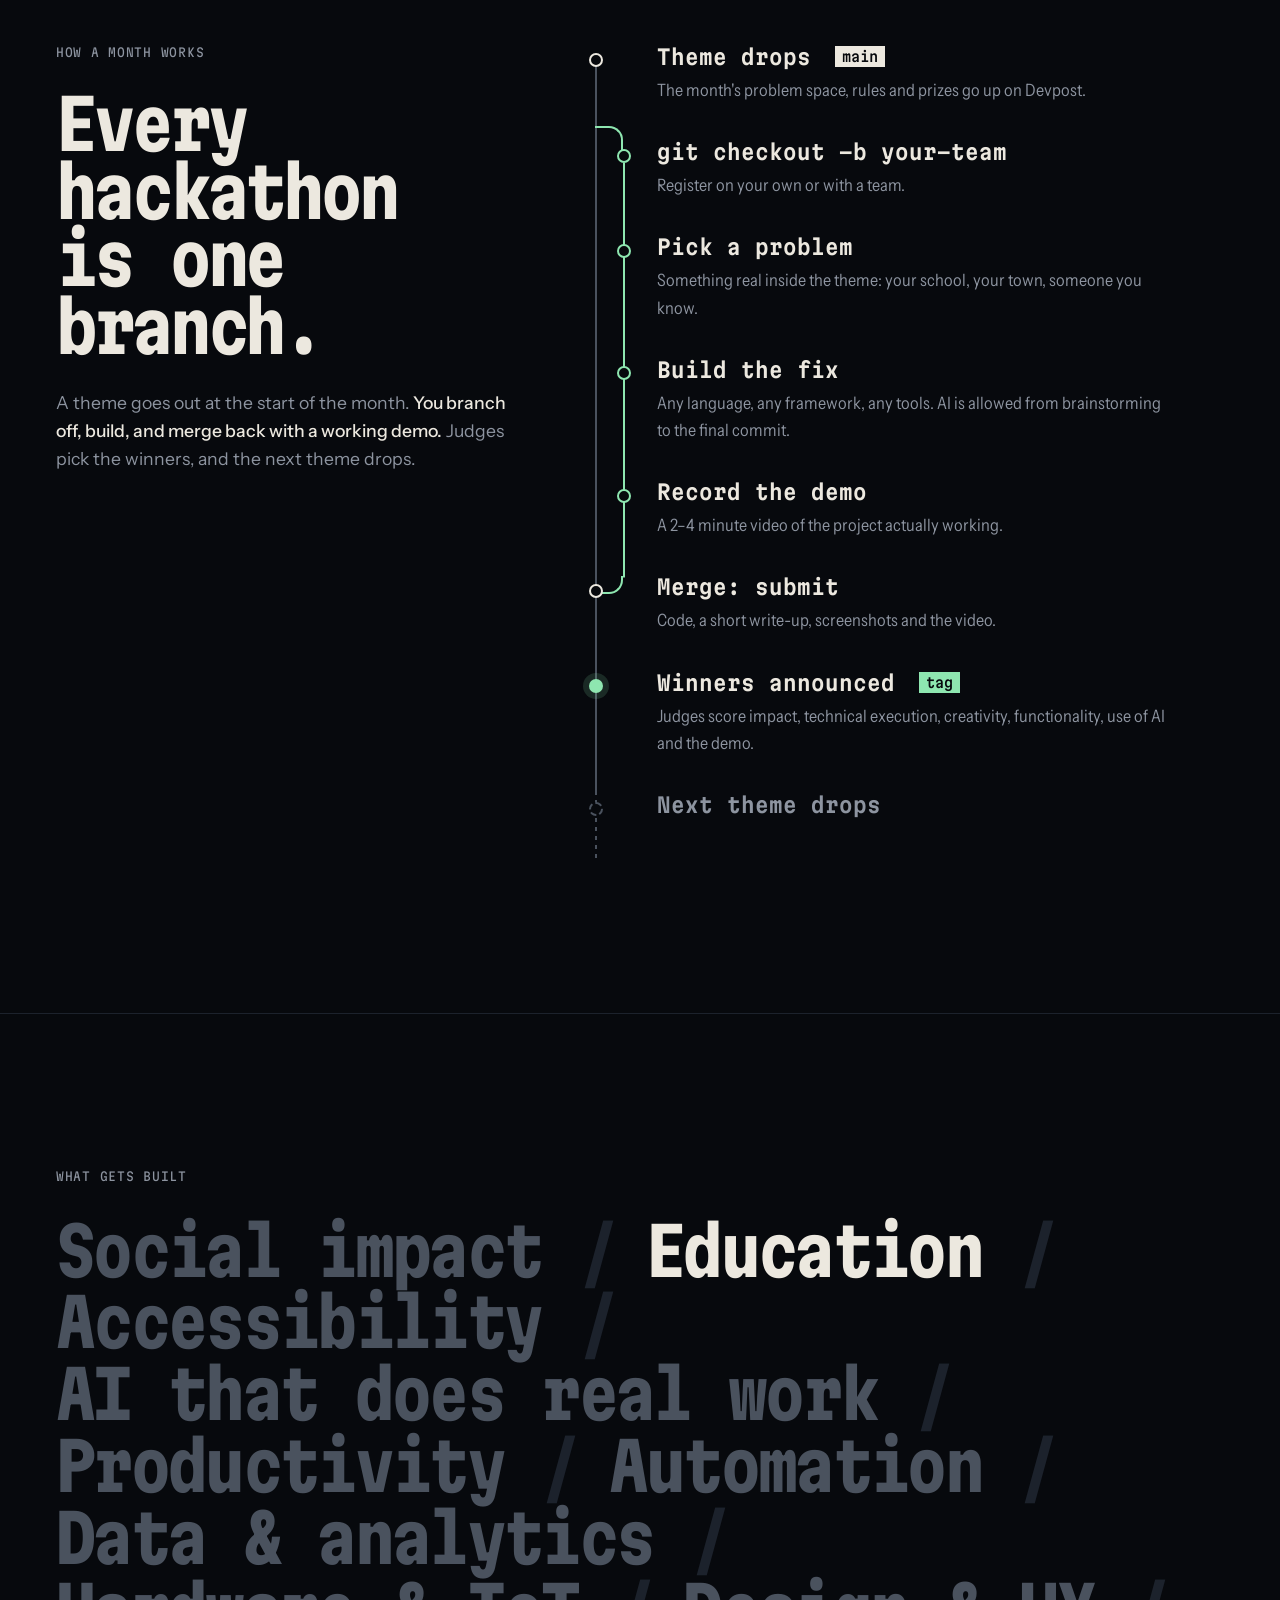
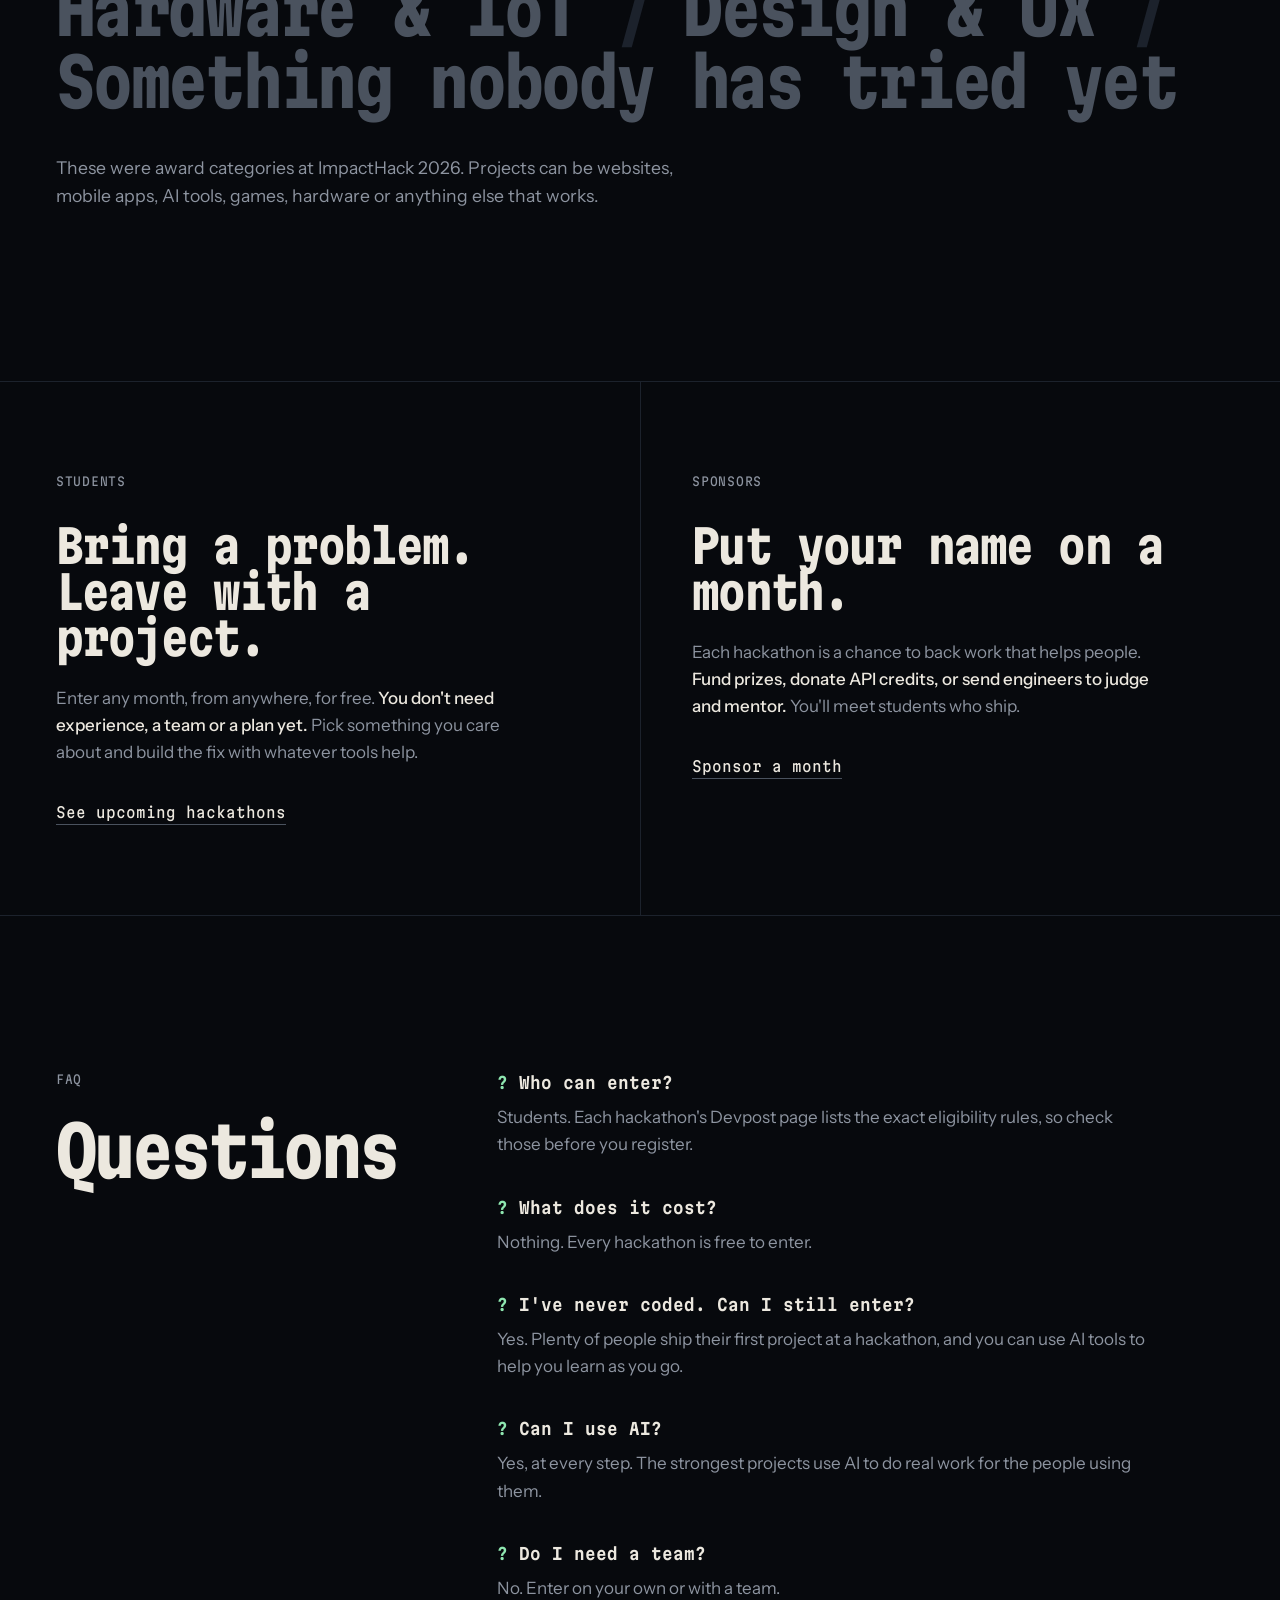
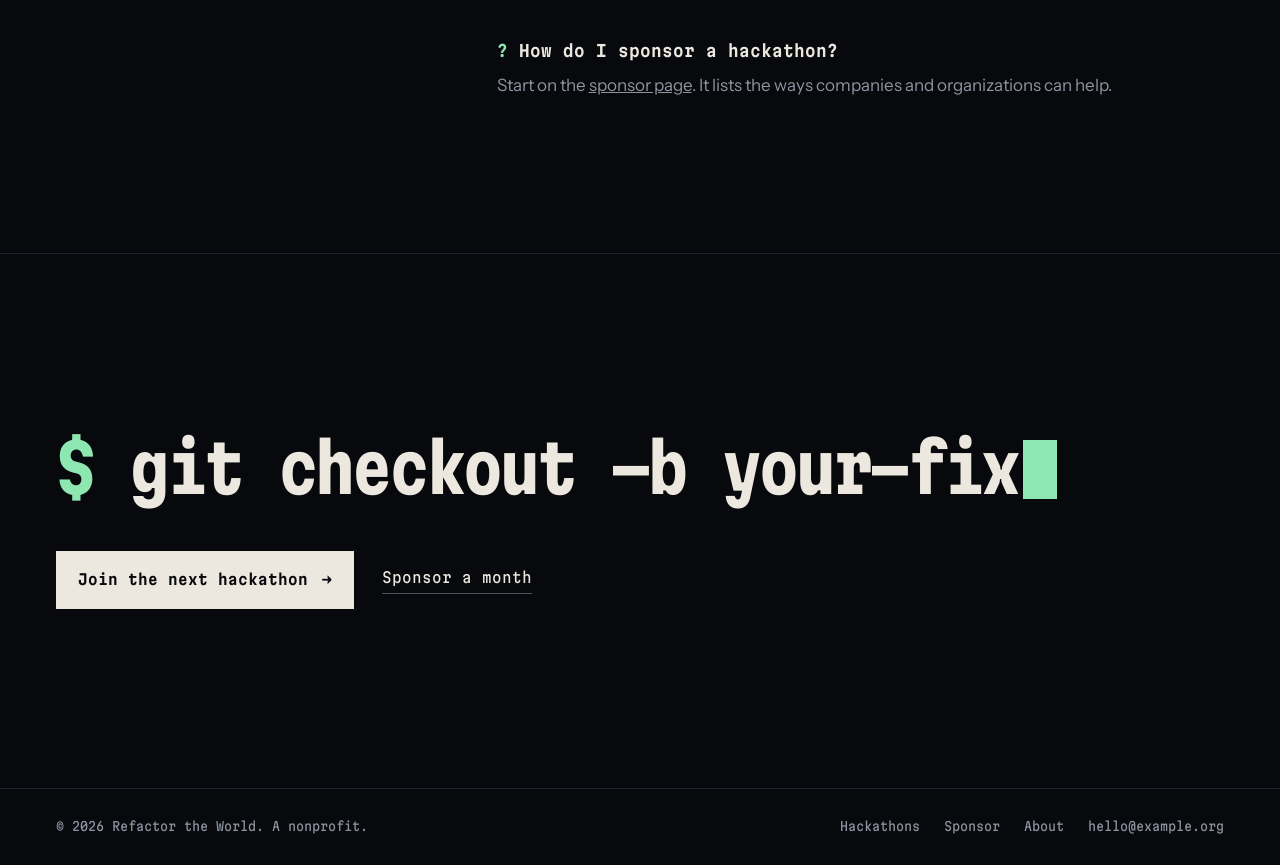
==== commit 561f0f84: "Redesign inner pages and polish the landing page Bring Hackathons, Sponsor, About and 404 into the n" ====
--- a/index.html
+++ b/index.html
@@ -13,7 +13,7 @@
   <link rel="preconnect" href="https://fonts.googleapis.com">
   <link rel="preconnect" href="https://fonts.gstatic.com" crossorigin>
   <link href="https://fonts.googleapis.com/css2?family=Instrument+Sans:wght@400..600&family=Martian+Mono:wdth,wght@75..112.5,100..800&display=swap" rel="stylesheet">
-  <link rel="stylesheet" href="assets/css/home.css">
+  <link rel="stylesheet" href="assets/css/site.css">
 </head>
 <body>
   <a class="skip" href="#main">Skip to content</a>
@@ -59,7 +59,7 @@
       <div class="statusbar">
         <div class="wrap">
           <span class="branch">main</span>
-          <span>build #002</span>
+          <span data-next-build>build #002</span>
           <span>next: <span data-next-date>date announced soon</span></span>
           <span class="push">build #001 shipped with 450 contributors</span>
         </div>
@@ -89,6 +89,8 @@
           <p class="body-copy">A theme goes out at the start of the month. <strong>You branch off, build, and merge back with a working demo.</strong> Judges pick the winners, and the next theme drops.</p>
         </div>
 
+        <div class="gitlog-wrap" data-gitlog>
+        <div class="gitlog__progress" aria-hidden="true"></div>
         <ol class="gitlog">
           <li class="c-main">
             <div class="graph" aria-hidden="true"></div>
@@ -146,6 +148,7 @@
             </div>
           </li>
         </ol>
+        </div>
       </div>
     </section>
 
@@ -235,6 +238,6 @@
   <script src="assets/js/events.js"></script>
   <script src="assets/js/land.js"></script>
   <script src="assets/js/globe.js"></script>
-  <script src="assets/js/home.js"></script>
+  <script src="assets/js/site.js"></script>
 </body>
 </html>
--- a/assets/css/site.css
+++ b/assets/css/site.css
@@ -0,0 +1,1683 @@
+/* Layout: every page is one long editor buffer. The home page opens on a
+   full-bleed globe being rewritten in code; inner pages open on a huge
+   condensed title, then content set in wide rows split by hairlines. */
+:root {
+  --ink: #07090d;
+  --ink-raised: #0d1117;
+  --rule: #1c222c;
+  --paper: #ece8df;
+  --dim: #8d94a0;
+  --faint: #4a525e;
+  --add: #8ee6b0;
+  --del: #ff7a66;
+
+  --display: "Martian Mono", ui-monospace, "SF Mono", Menlo, monospace;
+  --body: "Instrument Sans", "Helvetica Neue", Arial, sans-serif;
+
+  --gutter: clamp(16px, 4.5vw, 56px);
+  --max: 1320px;
+
+  color-scheme: dark;
+}
+
+*,
+*::before,
+*::after {
+  box-sizing: border-box;
+}
+
+html {
+  -webkit-text-size-adjust: 100%;
+  scroll-behavior: smooth;
+}
+
+body {
+  margin: 0;
+  background: var(--ink);
+  color: var(--paper);
+  font-family: var(--body);
+  font-size: 1.0625rem;
+  line-height: 1.6;
+  overflow-x: hidden;
+}
+
+::selection {
+  background: var(--add);
+  color: var(--ink);
+}
+
+a {
+  color: inherit;
+}
+
+:focus-visible {
+  outline: 2px solid var(--add);
+  outline-offset: 4px;
+}
+
+.wrap {
+  width: 100%;
+  max-width: var(--max);
+  margin: 0 auto;
+  padding-inline: var(--gutter);
+}
+
+.mono {
+  font-family: var(--display);
+  font-stretch: 87.5%;
+}
+
+.skip {
+  position: absolute;
+  left: -999px;
+  top: 8px;
+  z-index: 100;
+  background: var(--paper);
+  color: var(--ink);
+  padding: 8px 14px;
+}
+
+.skip:focus {
+  left: 8px;
+}
+
+/* ---------- Header ---------- */
+
+.top {
+  position: absolute;
+  top: env(safe-area-inset-top, 0px);
+  left: 0;
+  right: 0;
+  z-index: 20;
+}
+
+.top .wrap {
+  display: flex;
+  align-items: center;
+  justify-content: space-between;
+  gap: 20px;
+  padding-block: 22px;
+}
+
+.wordmark {
+  font-family: var(--display);
+  font-weight: 700;
+  font-stretch: 87.5%;
+  font-size: 1rem;
+  letter-spacing: -0.02em;
+  text-decoration: none;
+  white-space: nowrap;
+}
+
+.wordmark i {
+  font-style: normal;
+  color: var(--dim);
+}
+
+.top nav {
+  display: flex;
+  align-items: center;
+  gap: clamp(14px, 3vw, 36px);
+  font-family: var(--display);
+  font-stretch: 87.5%;
+  font-size: 0.8rem;
+}
+
+.top nav a {
+  text-decoration: none;
+  color: var(--dim);
+}
+
+.top nav a:hover {
+  color: var(--paper);
+}
+
+.top nav .join {
+  color: var(--ink);
+  background: var(--paper);
+  padding: 9px 14px;
+}
+
+.top nav .join:hover {
+  color: var(--ink);
+  background: var(--add);
+}
+
+@media (max-width: 640px) {
+  .top nav .hide-sm {
+    display: none;
+  }
+}
+
+/* ---------- Hero ---------- */
+
+.hero {
+  position: relative;
+  overflow: clip;
+  padding-top: clamp(84px, 8vw, 104px);
+}
+
+.hero__grid {
+  display: grid;
+  grid-template-columns: minmax(0, 1fr) minmax(0, 1fr);
+  align-items: center;
+  gap: 0;
+}
+
+.hero__copy {
+  position: relative;
+  z-index: 2;
+  min-width: 0;
+  padding-bottom: clamp(32px, 5vw, 72px);
+}
+
+.kicker {
+  font-family: var(--display);
+  font-stretch: 87.5%;
+  font-size: 0.78rem;
+  letter-spacing: 0.04em;
+  color: var(--dim);
+  margin: 0 0 28px;
+  display: flex;
+  flex-wrap: wrap;
+  gap: 6px 14px;
+}
+
+.kicker b {
+  font-weight: 500;
+  color: var(--add);
+}
+
+.headline {
+  font-family: var(--display);
+  font-weight: 800;
+  font-stretch: 75%;
+  font-size: clamp(3.6rem, 8.4vw, 8.6rem);
+  line-height: 0.86;
+  letter-spacing: -0.055em;
+  margin: 0 0 36px;
+  /* Pull the second line under the globe's edge */
+  width: max-content;
+  max-width: 100%;
+}
+
+.headline > span {
+  display: block;
+  white-space: nowrap;
+}
+
+.headline .struck {
+  position: relative;
+  color: var(--paper);
+}
+
+.headline .patched {
+  color: var(--add);
+}
+
+.hero__lede {
+  max-width: 34ch;
+  font-size: clamp(1.1rem, 1.6vw, 1.3rem);
+  line-height: 1.5;
+  color: var(--paper);
+  margin: 0 0 36px;
+}
+
+.hero__lede em {
+  font-style: normal;
+  color: var(--dim);
+}
+
+.actions {
+  display: flex;
+  flex-wrap: wrap;
+  align-items: center;
+  gap: 14px 28px;
+}
+
+.button {
+  display: inline-flex;
+  align-items: center;
+  gap: 14px;
+  font-family: var(--display);
+  font-stretch: 87.5%;
+  font-weight: 600;
+  font-size: 0.92rem;
+  text-decoration: none;
+  color: var(--ink);
+  background: var(--paper);
+  padding: 17px 22px;
+  transition: background-color 0.2s ease;
+}
+
+.button::after {
+  content: "\2192";
+  transition: transform 0.2s ease;
+}
+
+.button:hover {
+  background: var(--add);
+}
+
+.button:hover::after {
+  transform: translateX(4px);
+}
+
+.textlink {
+  font-family: var(--display);
+  font-stretch: 87.5%;
+  font-size: 0.92rem;
+  text-decoration: none;
+  border-bottom: 1px solid var(--faint);
+  padding-bottom: 3px;
+}
+
+.textlink:hover {
+  border-color: var(--add);
+  color: var(--add);
+}
+
+.hero__globe {
+  position: relative;
+  z-index: 1;
+  min-width: 0;
+  /* Let the planet bleed past the right edge on wide screens */
+  margin-right: calc(-1 * var(--gutter) - 8vw);
+  margin-left: -6vw;
+  display: flex;
+  justify-content: center;
+}
+
+#globe {
+  display: block;
+  width: min(100%, calc(100svh - 150px));
+  min-width: min(100%, 420px);
+  max-width: 100%;
+  aspect-ratio: 1;
+  cursor: grab;
+  touch-action: pan-y;
+}
+
+#globe:active {
+  cursor: grabbing;
+}
+
+.globe-note {
+  position: absolute;
+  left: 14%;
+  bottom: 6%;
+  font-family: var(--display);
+  font-stretch: 87.5%;
+  font-size: 0.7rem;
+  color: var(--dim);
+  display: grid;
+  gap: 4px;
+  pointer-events: none;
+}
+
+.globe-note span::before {
+  content: "";
+  display: inline-block;
+  width: 8px;
+  height: 8px;
+  margin-right: 8px;
+  vertical-align: 0;
+}
+
+.globe-note .k-add::before {
+  background: var(--add);
+}
+
+.globe-note .k-clean::before {
+  background: var(--paper);
+}
+
+.globe-note .k-del::before {
+  background: var(--del);
+}
+
+@media (max-width: 900px) {
+  .hero__grid {
+    grid-template-columns: 1fr;
+  }
+
+  .hero__globe {
+    order: -1;
+    margin: -16px auto 0;
+    width: min(100%, 520px);
+    flex-direction: column;
+    align-items: center;
+  }
+
+  #globe {
+    width: 100%;
+    min-width: 0;
+  }
+
+  .globe-note {
+    position: static;
+    display: flex;
+    flex-wrap: wrap;
+    gap: 4px 18px;
+    margin: 0 0 32px;
+  }
+}
+
+/* Editor-style status bar closing the hero */
+.statusbar {
+  position: relative;
+  z-index: 2;
+  border-top: 1px solid var(--rule);
+  font-family: var(--display);
+  font-stretch: 87.5%;
+  font-size: 0.72rem;
+  color: var(--dim);
+}
+
+.statusbar .wrap {
+  display: flex;
+  flex-wrap: wrap;
+  gap: 8px 28px;
+  padding-block: 12px;
+}
+
+.statusbar .branch {
+  color: var(--add);
+}
+
+.statusbar .push {
+  margin-left: auto;
+}
+
+@media (max-width: 640px) {
+  .statusbar .push {
+    margin-left: 0;
+  }
+}
+
+/* ---------- Shared section bits ---------- */
+
+.section {
+  padding-block: clamp(80px, 12vw, 168px);
+  border-top: 1px solid var(--rule);
+}
+
+.label {
+  font-family: var(--display);
+  font-stretch: 87.5%;
+  font-size: 0.75rem;
+  letter-spacing: 0.06em;
+  text-transform: uppercase;
+  color: var(--dim);
+  margin: 0 0 28px;
+}
+
+.h2 {
+  font-family: var(--display);
+  font-weight: 700;
+  font-stretch: 75%;
+  font-size: clamp(2.2rem, 5.4vw, 4.6rem);
+  line-height: 0.98;
+  letter-spacing: -0.045em;
+  margin: 0 0 28px;
+  text-wrap: balance;
+}
+
+.body-copy {
+  max-width: 54ch;
+  color: var(--dim);
+  font-size: 1.1rem;
+}
+
+.body-copy strong {
+  color: var(--paper);
+  font-weight: 500;
+}
+
+/* ---------- 450 ---------- */
+
+.proof {
+  display: grid;
+  grid-template-columns: auto minmax(0, 1fr);
+  align-items: end;
+  gap: clamp(24px, 5vw, 80px);
+}
+
+.proof__num {
+  font-family: var(--display);
+  font-weight: 800;
+  font-stretch: 75%;
+  font-size: clamp(8rem, 30vw, 26rem);
+  line-height: 0.74;
+  letter-spacing: -0.07em;
+  color: transparent;
+  -webkit-text-stroke: 1.5px var(--paper);
+  margin: 0;
+  font-variant-numeric: tabular-nums;
+}
+
+.proof__text {
+  padding-bottom: 0.4em;
+  min-width: 0;
+}
+
+.proof__text p {
+  font-size: clamp(1.3rem, 2.4vw, 2rem);
+  line-height: 1.25;
+  letter-spacing: -0.01em;
+  margin: 0 0 24px;
+  max-width: 22ch;
+  text-wrap: balance;
+}
+
+.facts {
+  font-family: var(--display);
+  font-stretch: 87.5%;
+  font-size: 0.82rem;
+  color: var(--dim);
+  list-style: none;
+  padding: 0;
+  margin: 0;
+  display: flex;
+  flex-wrap: wrap;
+  gap: 6px 22px;
+}
+
+.facts li::before {
+  content: "+ ";
+  color: var(--add);
+}
+
+@media (max-width: 760px) {
+  .proof {
+    grid-template-columns: 1fr;
+  }
+}
+
+/* ---------- Git log of a month ---------- */
+
+.month {
+  display: grid;
+  grid-template-columns: minmax(0, 5fr) minmax(0, 7fr);
+  gap: clamp(32px, 6vw, 96px);
+  align-items: start;
+}
+
+.month__intro {
+  position: sticky;
+  top: 40px;
+}
+
+@media (max-width: 900px) {
+  .month {
+    grid-template-columns: 1fr;
+  }
+
+  .month__intro {
+    position: static;
+  }
+}
+
+.gitlog {
+  list-style: none;
+  margin: 0;
+  padding: 0;
+  font-family: var(--display);
+  font-stretch: 87.5%;
+}
+
+.gitlog li {
+  display: grid;
+  column-gap: 18px;
+}
+
+.graph {
+  position: relative;
+  min-height: 100%;
+  --x-main: 9px;
+  --x-branch: 37px;
+  --node-y: 0.5em;
+}
+
+/* main rail */
+.graph::before {
+  content: "";
+  position: absolute;
+  left: var(--x-main);
+  top: 0;
+  bottom: 0;
+  width: 2px;
+  margin-left: -1px;
+  background: var(--faint);
+}
+
+/* node */
+.graph::after {
+  content: "";
+  position: absolute;
+  top: calc(var(--node-y) + 2px);
+  left: var(--x-main);
+  width: 14px;
+  height: 14px;
+  margin-left: -7px;
+  border-radius: 50%;
+  background: var(--ink);
+  border: 2px solid var(--paper);
+}
+
+.c-main .graph::before {
+  top: calc(var(--node-y) + 9px);
+}
+
+/* branch rail, drawn with a background stripe */
+.c-fork .graph,
+.c-branch .graph,
+.c-merge .graph {
+  background: linear-gradient(var(--add), var(--add)) no-repeat;
+  background-size: 2px 100%;
+  background-position: calc(var(--x-branch) - 1px) 0;
+}
+
+.c-branch .graph::after,
+.c-fork .graph::after {
+  left: var(--x-branch);
+  border-color: var(--add);
+}
+
+/* fork: curve from main out to the branch */
+.c-fork .graph {
+  background-size: 2px calc(100% - var(--node-y) - 16px);
+  background-position: calc(var(--x-branch) - 1px) 100%;
+}
+
+.c-fork .commit::before,
+.c-merge .commit::before {
+  content: "";
+  position: absolute;
+  left: var(--x-main);
+  width: calc(var(--x-branch) - var(--x-main));
+  border: 2px solid var(--add);
+  border-left: 0;
+  margin-left: -1px;
+}
+
+.c-fork .commit::before {
+  top: -12px;
+  height: calc(var(--node-y) + 21px);
+  border-bottom: 0;
+  border-top-right-radius: 14px;
+}
+
+/* merge: curve from the branch back into main */
+.c-merge .graph {
+  background-size: 2px calc(var(--node-y) - 4px);
+  background-position: calc(var(--x-branch) - 1px) 0;
+}
+
+.c-merge .commit::before {
+  top: calc(var(--node-y) - 6px);
+  height: 18px;
+  border-top: 0;
+  border-bottom-right-radius: 14px;
+}
+
+.c-tag .graph::after {
+  background: var(--add);
+  border-color: var(--add);
+  box-shadow: 0 0 0 6px rgba(142, 230, 176, 0.15);
+}
+
+.c-next .graph::before {
+  background: repeating-linear-gradient(var(--faint) 0 4px, transparent 4px 9px);
+  bottom: 0;
+}
+
+.c-next .graph::after {
+  border-style: dashed;
+  border-color: var(--faint);
+}
+
+.c-next .commit__msg {
+  color: var(--dim);
+}
+
+.commit {
+  position: relative;
+  min-width: 0;
+  padding-bottom: 34px;
+}
+
+.commit__msg {
+  font-family: var(--display);
+  font-stretch: 87.5%;
+  font-size: clamp(1.05rem, 1.8vw, 1.3rem);
+  font-weight: 600;
+  line-height: 1.35;
+  margin: 0 0 6px;
+}
+
+.commit__msg .ref {
+  font-size: 0.68em;
+  font-weight: 500;
+  color: var(--ink);
+  background: var(--add);
+  padding: 2px 7px;
+  margin-left: 10px;
+  vertical-align: 0.18em;
+  white-space: nowrap;
+}
+
+.commit__msg .ref--main {
+  background: var(--paper);
+}
+
+.commit__desc {
+  font-family: var(--body);
+  color: var(--dim);
+  margin: 0;
+  max-width: 52ch;
+}
+
+.gitlog li {
+  grid-template-columns: 52px minmax(0, 1fr);
+}
+
+/* The curves sit in the graph column; shift them back from the commit column */
+.c-fork .commit::before,
+.c-merge .commit::before {
+  left: calc(var(--x-main) - 52px - 18px);
+}
+
+.c-fork .commit,
+.c-merge .commit {
+  --x-main: 9px;
+  --x-branch: 37px;
+  --node-y: 0.5em;
+}
+
+.gitlog-wrap {
+  position: relative;
+}
+
+.gitlog__progress {
+  position: absolute;
+  left: 8px;
+  top: 0;
+  width: 2px;
+  height: 0;
+  background: var(--add);
+  box-shadow: 0 0 12px rgba(142, 230, 176, 0.6);
+  z-index: 1;
+  pointer-events: none;
+}
+
+.gitlog .graph::after {
+  z-index: 2;
+  transition: background-color 0.3s ease, border-color 0.3s ease;
+}
+
+.gitlog li.is-lit .graph::after {
+  border-color: var(--add);
+}
+
+.gitlog li.c-main.is-lit .graph::after,
+.gitlog li.c-merge.is-lit .graph::after {
+  background: var(--add);
+}
+
+.gitlog li .commit__msg {
+  transition: color 0.3s ease;
+}
+
+.sr-only {
+  position: absolute;
+  width: 1px;
+  height: 1px;
+  overflow: hidden;
+  clip: rect(0 0 0 0);
+  white-space: nowrap;
+}
+
+/* ---------- Tracks ---------- */
+
+.tracks {
+  list-style: none;
+  margin: 0;
+  padding: 0;
+  font-family: var(--display);
+  font-weight: 700;
+  font-stretch: 75%;
+  font-size: clamp(1.9rem, 5.2vw, 4.4rem);
+  line-height: 1.08;
+  letter-spacing: -0.04em;
+  display: flex;
+  flex-wrap: wrap;
+  column-gap: 0.45em;
+}
+
+.tracks li {
+  color: var(--faint);
+  transition: color 0.25s ease;
+  cursor: default;
+}
+
+.tracks li:hover,
+.tracks li.lit {
+  color: var(--paper);
+}
+
+.tracks li::after {
+  content: " /";
+  color: var(--rule);
+}
+
+.tracks li:last-child::after {
+  content: "";
+}
+
+.tracks-note {
+  margin-top: 36px;
+}
+
+/* ---------- Audiences ---------- */
+
+.split {
+  display: grid;
+  grid-template-columns: 1fr 1fr;
+  border-top: 1px solid var(--rule);
+}
+
+.split > div {
+  padding: clamp(48px, 7vw, 96px) clamp(0px, 4vw, 64px) clamp(48px, 7vw, 96px) 0;
+  min-width: 0;
+}
+
+.split > div + div {
+  border-left: 1px solid var(--rule);
+  padding-left: clamp(24px, 4vw, 64px);
+  padding-right: 0;
+}
+
+.split h3 {
+  font-family: var(--display);
+  font-weight: 700;
+  font-stretch: 75%;
+  font-size: clamp(1.8rem, 3.6vw, 3rem);
+  line-height: 1;
+  letter-spacing: -0.04em;
+  margin: 0 0 24px;
+}
+
+.split p {
+  color: var(--dim);
+  max-width: 44ch;
+  margin: 0 0 32px;
+}
+
+.split p strong {
+  color: var(--paper);
+  font-weight: 500;
+}
+
+@media (max-width: 760px) {
+  .split {
+    grid-template-columns: 1fr;
+  }
+
+  .split > div {
+    padding-right: 0;
+  }
+
+  .split > div + div {
+    border-left: 0;
+    border-top: 1px solid var(--rule);
+    padding-left: 0;
+  }
+}
+
+/* ---------- FAQ ---------- */
+
+.faq {
+  display: grid;
+  grid-template-columns: minmax(0, 4fr) minmax(0, 8fr);
+  gap: clamp(32px, 6vw, 96px);
+}
+
+.faq dl {
+  margin: 0;
+}
+
+.faq dt {
+  font-family: var(--display);
+  font-stretch: 87.5%;
+  font-weight: 600;
+  font-size: 1.02rem;
+  margin: 0 0 8px;
+}
+
+.faq dt::before {
+  content: "? ";
+  color: var(--add);
+}
+
+.faq dd {
+  margin: 0 0 36px;
+  color: var(--dim);
+  max-width: 60ch;
+}
+
+.faq dd:last-child {
+  margin-bottom: 0;
+}
+
+@media (max-width: 860px) {
+  .faq {
+    grid-template-columns: 1fr;
+  }
+}
+
+/* ---------- Closing terminal ---------- */
+
+.closing {
+  padding-block: clamp(96px, 14vw, 200px);
+  border-top: 1px solid var(--rule);
+}
+
+.prompt {
+  font-family: var(--display);
+  font-weight: 700;
+  font-stretch: 75%;
+  font-size: clamp(1.7rem, 5.2vw, 4.8rem);
+  line-height: 1.05;
+  letter-spacing: -0.045em;
+  margin: 0 0 48px;
+}
+
+.prompt,
+.code pre,
+.ls {
+  font-variant-ligatures: none;
+}
+
+.h2--sm {
+  font-size: clamp(1.8rem, 3.4vw, 3rem);
+  line-height: 1.02;
+}
+
+.prompt .nowrap {
+  white-space: nowrap;
+}
+
+.prompt .sigil {
+  color: var(--add);
+}
+
+.prompt .caret {
+  display: inline-block;
+  width: 0.5em;
+  height: 0.9em;
+  background: var(--add);
+  vertical-align: -0.08em;
+  margin-left: 0.08em;
+  animation: blink 1.05s steps(1) infinite;
+}
+
+@keyframes blink {
+  50% {
+    opacity: 0;
+  }
+}
+
+/* ---------- Footer ---------- */
+
+.foot {
+  border-top: 1px solid var(--rule);
+  font-family: var(--display);
+  font-stretch: 87.5%;
+  font-size: 0.78rem;
+  color: var(--dim);
+}
+
+.foot .wrap {
+  display: flex;
+  flex-wrap: wrap;
+  justify-content: space-between;
+  gap: 16px 32px;
+  padding-block: 28px calc(28px + env(safe-area-inset-bottom, 0px));
+}
+
+.foot nav {
+  display: flex;
+  flex-wrap: wrap;
+  gap: 8px 24px;
+}
+
+.foot a {
+  text-decoration: none;
+}
+
+.foot a:hover {
+  color: var(--paper);
+}
+
+/* ---------- Motion ---------- */
+
+@media (prefers-reduced-motion: reduce) {
+  html {
+    scroll-behavior: auto;
+  }
+
+  .prompt .caret {
+    animation: none;
+  }
+
+  .button::after,
+  .tracks li {
+    transition: none;
+  }
+}
+
+.headline .noise {
+  color: var(--del);
+}
+
+/* ==========================================================================
+   Inner pages
+   ========================================================================== */
+
+.top nav a[aria-current="page"] {
+  color: var(--paper);
+  text-decoration: underline;
+  text-decoration-color: var(--add);
+  text-decoration-thickness: 2px;
+  text-underline-offset: 8px;
+}
+
+.page-head {
+  position: relative;
+  overflow: clip;
+  padding-block: clamp(128px, 15vw, 200px) clamp(72px, 9vw, 128px);
+}
+
+.page-head::before {
+  content: "";
+  position: absolute;
+  inset: 0;
+  background: radial-gradient(60% 70% at 85% 10%, rgba(142, 230, 176, 0.07), transparent 70%);
+  pointer-events: none;
+}
+
+.page-head .wrap {
+  position: relative;
+}
+
+.title {
+  font-family: var(--display);
+  font-weight: 800;
+  font-stretch: 75%;
+  font-size: clamp(3.2rem, 10vw, 9rem);
+  line-height: 0.88;
+  letter-spacing: -0.055em;
+  margin: 0 0 36px;
+}
+
+.title.outline {
+  color: transparent;
+  -webkit-text-stroke: 1.5px var(--paper);
+  font-size: clamp(7rem, 26vw, 22rem);
+  line-height: 0.8;
+}
+
+.lede {
+  max-width: 46ch;
+  font-size: clamp(1.1rem, 1.6vw, 1.3rem);
+  line-height: 1.5;
+  margin: 0 0 36px;
+}
+
+.page-head__grid {
+  display: grid;
+  grid-template-columns: minmax(0, 7fr) minmax(0, 5fr);
+  gap: clamp(32px, 6vw, 96px);
+  align-items: end;
+}
+
+@media (max-width: 960px) {
+  .page-head__grid {
+    grid-template-columns: 1fr;
+  }
+}
+
+.button {
+  border: 0;
+  cursor: pointer;
+}
+
+.button--copy::after {
+  content: "";
+}
+
+/* ---------- Terminal listing (hackathons head) ---------- */
+
+.ls {
+  font-family: var(--display);
+  font-stretch: 87.5%;
+  font-size: 0.8rem;
+  color: var(--dim);
+  border-top: 1px solid var(--rule);
+  padding-top: 18px;
+  overflow-x: auto;
+  min-width: 0;
+}
+
+.ls__cmd {
+  color: var(--paper);
+  margin-bottom: 10px;
+}
+
+.sigil {
+  color: var(--add);
+}
+
+.ls__row {
+  display: grid;
+  grid-template-columns: auto auto auto minmax(0, 1fr);
+  gap: 4px 18px;
+  padding-block: 6px;
+  white-space: nowrap;
+}
+
+.ls__title {
+  grid-column: 2 / -1;
+  color: var(--faint);
+}
+
+.ls__perm {
+  color: var(--faint);
+}
+
+.ls__name,
+.ls__name a {
+  color: var(--paper);
+  font-weight: 600;
+}
+
+.ls__up {
+  color: var(--add);
+}
+
+/* ---------- Next event ---------- */
+
+.label .live {
+  display: inline-block;
+  width: 8px;
+  height: 8px;
+  border-radius: 50%;
+  background: var(--add);
+  margin-right: 10px;
+  vertical-align: 0.05em;
+  box-shadow: 0 0 0 0 rgba(142, 230, 176, 0.6);
+  animation: pulse 2s ease-out infinite;
+}
+
+@keyframes pulse {
+  70% {
+    box-shadow: 0 0 0 10px rgba(142, 230, 176, 0);
+  }
+  100% {
+    box-shadow: 0 0 0 0 rgba(142, 230, 176, 0);
+  }
+}
+
+.next__title {
+  font-family: var(--display);
+  font-weight: 700;
+  font-stretch: 75%;
+  font-size: clamp(2.6rem, 7.5vw, 6.6rem);
+  line-height: 0.92;
+  letter-spacing: -0.05em;
+  margin: 0 0 40px;
+  max-width: 14ch;
+  text-wrap: balance;
+}
+
+.next__meta {
+  display: grid;
+  grid-template-columns: repeat(3, minmax(0, max-content));
+  gap: 16px clamp(32px, 6vw, 96px);
+  margin: 0 0 32px;
+  padding-block: 20px;
+  border-block: 1px solid var(--rule);
+}
+
+.next__meta dt {
+  font-family: var(--display);
+  font-stretch: 87.5%;
+  font-size: 0.72rem;
+  letter-spacing: 0.06em;
+  text-transform: uppercase;
+  color: var(--dim);
+  margin-bottom: 4px;
+}
+
+.next__meta dd {
+  margin: 0;
+  font-family: var(--display);
+  font-stretch: 87.5%;
+  font-size: clamp(1rem, 1.6vw, 1.25rem);
+  font-weight: 600;
+}
+
+@media (max-width: 560px) {
+  .next__meta {
+    grid-template-columns: 1fr;
+  }
+}
+
+.next__desc {
+  color: var(--dim);
+  max-width: 56ch;
+  margin: 0 0 32px;
+}
+
+.next__soon {
+  font-family: var(--display);
+  font-stretch: 87.5%;
+  font-size: 0.9rem;
+  color: var(--paper);
+  margin: 0;
+}
+
+.next__soon::before {
+  content: "// ";
+  color: var(--faint);
+}
+
+/* ---------- Code blocks (config, diff, error) ---------- */
+
+.code {
+  min-width: 0;
+  background: var(--ink-raised);
+  border: 1px solid var(--rule);
+}
+
+.code__bar {
+  font-family: var(--display);
+  font-stretch: 87.5%;
+  font-size: 0.72rem;
+  color: var(--dim);
+  padding: 10px 18px;
+  border-bottom: 1px solid var(--rule);
+}
+
+.code pre {
+  margin: 0;
+  padding: 22px 18px;
+  overflow-x: auto;
+  font-family: var(--display);
+  font-stretch: 87.5%;
+  font-size: clamp(0.78rem, 1.3vw, 0.95rem);
+  line-height: 1.8;
+}
+
+.code .k {
+  color: var(--paper);
+  font-weight: 600;
+}
+
+.code .s {
+  color: var(--add);
+}
+
+.code .n {
+  color: #f2c879;
+}
+
+.code .c {
+  color: var(--faint);
+}
+
+.code .add {
+  color: var(--add);
+  display: inline-block;
+  width: calc(100% + 36px);
+  background: rgba(142, 230, 176, 0.07);
+  margin-inline: -18px;
+  padding-inline: 18px;
+}
+
+.code .del {
+  color: var(--del);
+  display: inline-block;
+  width: calc(100% + 36px);
+  background: rgba(255, 122, 102, 0.07);
+  margin-inline: -18px;
+  padding-inline: 18px;
+}
+
+.config-grid,
+.name-grid,
+.changelog-grid {
+  display: grid;
+  grid-template-columns: minmax(0, 5fr) minmax(0, 7fr);
+  gap: clamp(32px, 6vw, 96px);
+  align-items: start;
+}
+
+@media (max-width: 900px) {
+  .config-grid,
+  .name-grid,
+  .changelog-grid {
+    grid-template-columns: 1fr;
+  }
+}
+
+/* ---------- Judging weights ---------- */
+
+.weights {
+  margin-top: 48px;
+}
+
+.weights__bar {
+  display: flex;
+  height: 18px;
+  gap: 4px;
+  margin-bottom: 28px;
+}
+
+.weights__bar span {
+  flex-grow: 0;
+  flex-shrink: 1;
+  background: var(--paper);
+}
+
+.weights__bar span:nth-child(-n + 2) {
+  background: var(--add);
+}
+
+.weights__list {
+  list-style: none;
+  margin: 0;
+  padding: 0;
+  display: grid;
+  grid-template-columns: 20fr 20fr 15fr 15fr 15fr 15fr;
+  gap: 4px;
+}
+
+.weights__list li {
+  min-width: 0;
+  padding-right: 12px;
+}
+
+.weights__list b {
+  display: block;
+  font-family: var(--display);
+  font-stretch: 75%;
+  font-weight: 700;
+  font-size: clamp(1.6rem, 3vw, 2.6rem);
+  letter-spacing: -0.04em;
+  line-height: 1;
+  margin-bottom: 10px;
+  font-variant-numeric: tabular-nums;
+}
+
+.weights__list li:nth-child(-n + 2) b {
+  color: var(--add);
+}
+
+.weights__list span {
+  display: block;
+  font-family: var(--display);
+  font-stretch: 87.5%;
+  font-weight: 600;
+  font-size: 0.88rem;
+  margin-bottom: 6px;
+}
+
+.weights__list small {
+  display: block;
+  color: var(--dim);
+  font-size: 0.88rem;
+  line-height: 1.45;
+}
+
+@media (max-width: 900px) {
+  .weights__bar {
+    display: none;
+  }
+
+  .weights__list {
+    grid-template-columns: 1fr 1fr;
+    gap: 28px 20px;
+  }
+}
+
+@media (max-width: 480px) {
+  .weights__list {
+    grid-template-columns: 1fr;
+  }
+}
+
+/* ---------- Releases (past events) ---------- */
+
+.releases {
+  list-style: none;
+  margin: 40px 0 0;
+  padding: 0;
+}
+
+.release {
+  display: grid;
+  grid-template-columns: minmax(0, 3fr) minmax(0, 6fr) minmax(0, 3fr);
+  gap: 16px clamp(24px, 4vw, 64px);
+  padding-block: 32px;
+  border-top: 1px solid var(--rule);
+}
+
+.release:last-child {
+  border-bottom: 1px solid var(--rule);
+}
+
+.release__tag {
+  font-family: var(--display);
+  font-stretch: 87.5%;
+  font-size: 0.8rem;
+  color: var(--dim);
+  display: flex;
+  flex-wrap: wrap;
+  align-items: center;
+  gap: 10px;
+}
+
+.ref {
+  font-family: var(--display);
+  font-stretch: 87.5%;
+  font-size: 0.75rem;
+  font-weight: 500;
+  color: var(--ink);
+  background: var(--add);
+  padding: 2px 7px;
+  white-space: nowrap;
+}
+
+.release h3 {
+  font-family: var(--display);
+  font-weight: 700;
+  font-stretch: 75%;
+  font-size: clamp(1.8rem, 3.6vw, 3rem);
+  line-height: 1;
+  letter-spacing: -0.04em;
+  margin: 0 0 12px;
+}
+
+.release p {
+  color: var(--dim);
+  margin: 0;
+  max-width: 52ch;
+}
+
+.release__stats {
+  font-family: var(--display);
+  font-stretch: 87.5%;
+  font-size: 0.85rem;
+  color: var(--add);
+  display: grid;
+  gap: 12px;
+  align-content: start;
+  justify-items: start;
+}
+
+@media (max-width: 860px) {
+  .release {
+    grid-template-columns: 1fr;
+  }
+}
+
+/* ---------- Big figures (sponsor) ---------- */
+
+.figures {
+  display: grid;
+  grid-template-columns: repeat(3, minmax(0, 1fr));
+  gap: 40px clamp(24px, 4vw, 64px);
+}
+
+.figure {
+  font-family: var(--display);
+  font-weight: 800;
+  font-stretch: 75%;
+  font-size: clamp(5rem, 13vw, 11rem);
+  line-height: 0.8;
+  letter-spacing: -0.07em;
+  color: transparent;
+  -webkit-text-stroke: 1.5px var(--paper);
+  margin: 0 0 24px;
+  font-variant-numeric: tabular-nums;
+}
+
+.figures div:first-child .figure {
+  -webkit-text-stroke-color: var(--add);
+}
+
+.figures p:last-child {
+  font-size: clamp(1.05rem, 1.6vw, 1.3rem);
+  line-height: 1.35;
+  max-width: 24ch;
+  margin: 0;
+}
+
+@media (max-width: 760px) {
+  .figures {
+    grid-template-columns: 1fr;
+  }
+}
+
+/* ---------- Rows (ways to help, values) ---------- */
+
+.rows {
+  list-style: none;
+  margin: 40px 0 0;
+  padding: 0;
+  counter-reset: none;
+}
+
+.rows li {
+  display: grid;
+  grid-template-columns: minmax(0, 5fr) minmax(0, 7fr);
+  gap: 8px clamp(24px, 5vw, 80px);
+  align-items: baseline;
+  padding-block: 28px;
+  border-top: 1px solid var(--rule);
+  transition: background-color 0.25s ease;
+}
+
+.rows li:last-child {
+  border-bottom: 1px solid var(--rule);
+}
+
+.rows h3 {
+  font-family: var(--display);
+  font-weight: 700;
+  font-stretch: 75%;
+  font-size: clamp(1.5rem, 3vw, 2.4rem);
+  line-height: 1.02;
+  letter-spacing: -0.04em;
+  margin: 0;
+  transition: color 0.25s ease;
+}
+
+.rows p {
+  color: var(--dim);
+  margin: 0;
+  max-width: 52ch;
+}
+
+.rows li:hover h3 {
+  color: var(--add);
+}
+
+.rows--values li {
+  grid-template-columns: minmax(0, 8fr) minmax(0, 4fr);
+}
+
+@media (max-width: 760px) {
+  .rows li,
+  .rows--values li {
+    grid-template-columns: 1fr;
+  }
+}
+
+/* ---------- Packages ---------- */
+
+.packages {
+  display: grid;
+  grid-template-columns: repeat(3, minmax(0, 1fr));
+  margin-top: 48px;
+  border-top: 1px solid var(--rule);
+}
+
+.packages > div {
+  padding: 36px clamp(20px, 3vw, 44px) 8px;
+  min-width: 0;
+}
+
+.packages > div:first-child {
+  padding-left: 0;
+}
+
+.packages > div + div {
+  border-left: 1px solid var(--rule);
+}
+
+.packages__pick {
+  box-shadow: inset 0 3px 0 var(--add);
+}
+
+.packages__pick .label {
+  color: var(--add);
+}
+
+.packages h3 {
+  font-family: var(--display);
+  font-weight: 700;
+  font-stretch: 75%;
+  font-size: clamp(1.6rem, 2.8vw, 2.3rem);
+  line-height: 1;
+  letter-spacing: -0.04em;
+  margin: -12px 0 22px;
+}
+
+.packages ul {
+  list-style: none;
+  padding: 0;
+  margin: 0;
+  display: grid;
+  gap: 10px;
+  color: var(--dim);
+}
+
+.packages li::before {
+  content: "+ ";
+  color: var(--add);
+  font-family: var(--display);
+}
+
+@media (max-width: 860px) {
+  .packages {
+    grid-template-columns: 1fr;
+  }
+
+  .packages > div,
+  .packages > div:first-child {
+    padding: 32px 0 28px;
+  }
+
+  .packages > div + div {
+    border-left: 0;
+    border-top: 1px solid var(--rule);
+  }
+}
+
+/* ---------- Email ---------- */
+
+.prompt.email a {
+  text-decoration: none;
+  border-bottom: 3px solid var(--rule);
+}
+
+.prompt.email a:hover {
+  border-color: var(--add);
+}
+
+/* ---------- Changelog (about) ---------- */
+
+.changelog {
+  list-style: none;
+  margin: 0;
+  padding: 0;
+}
+
+.changelog li {
+  position: relative;
+  padding: 0 0 40px 36px;
+  border-left: 2px solid var(--faint);
+}
+
+.changelog li:last-child {
+  padding-bottom: 0;
+  border-left-style: dashed;
+}
+
+.changelog li::before {
+  content: "";
+  position: absolute;
+  left: -8px;
+  top: 6px;
+  width: 14px;
+  height: 14px;
+  border-radius: 50%;
+  background: var(--ink);
+  border: 2px solid var(--add);
+}
+
+.changelog__next::before {
+  border-style: dashed !important;
+  border-color: var(--faint) !important;
+}
+
+.changelog__ver {
+  font-family: var(--display);
+  font-stretch: 87.5%;
+  font-weight: 700;
+  font-size: 1.1rem;
+  margin: 0 0 8px;
+  color: var(--add);
+}
+
+.changelog__ver span {
+  color: var(--paper);
+  margin-left: 10px;
+}
+
+.changelog li p:last-child {
+  color: var(--dim);
+  margin: 0;
+  max-width: 56ch;
+}
+
+/* ---------- 404 ---------- */
+
+.not-found .code {
+  max-width: 720px;
+  margin-bottom: 40px;
+}
+
+@media (prefers-reduced-motion: reduce) {
+  .label .live {
+    animation: none;
+  }
+
+  .rows li,
+  .rows h3 {
+    transition: none;
+  }
+}
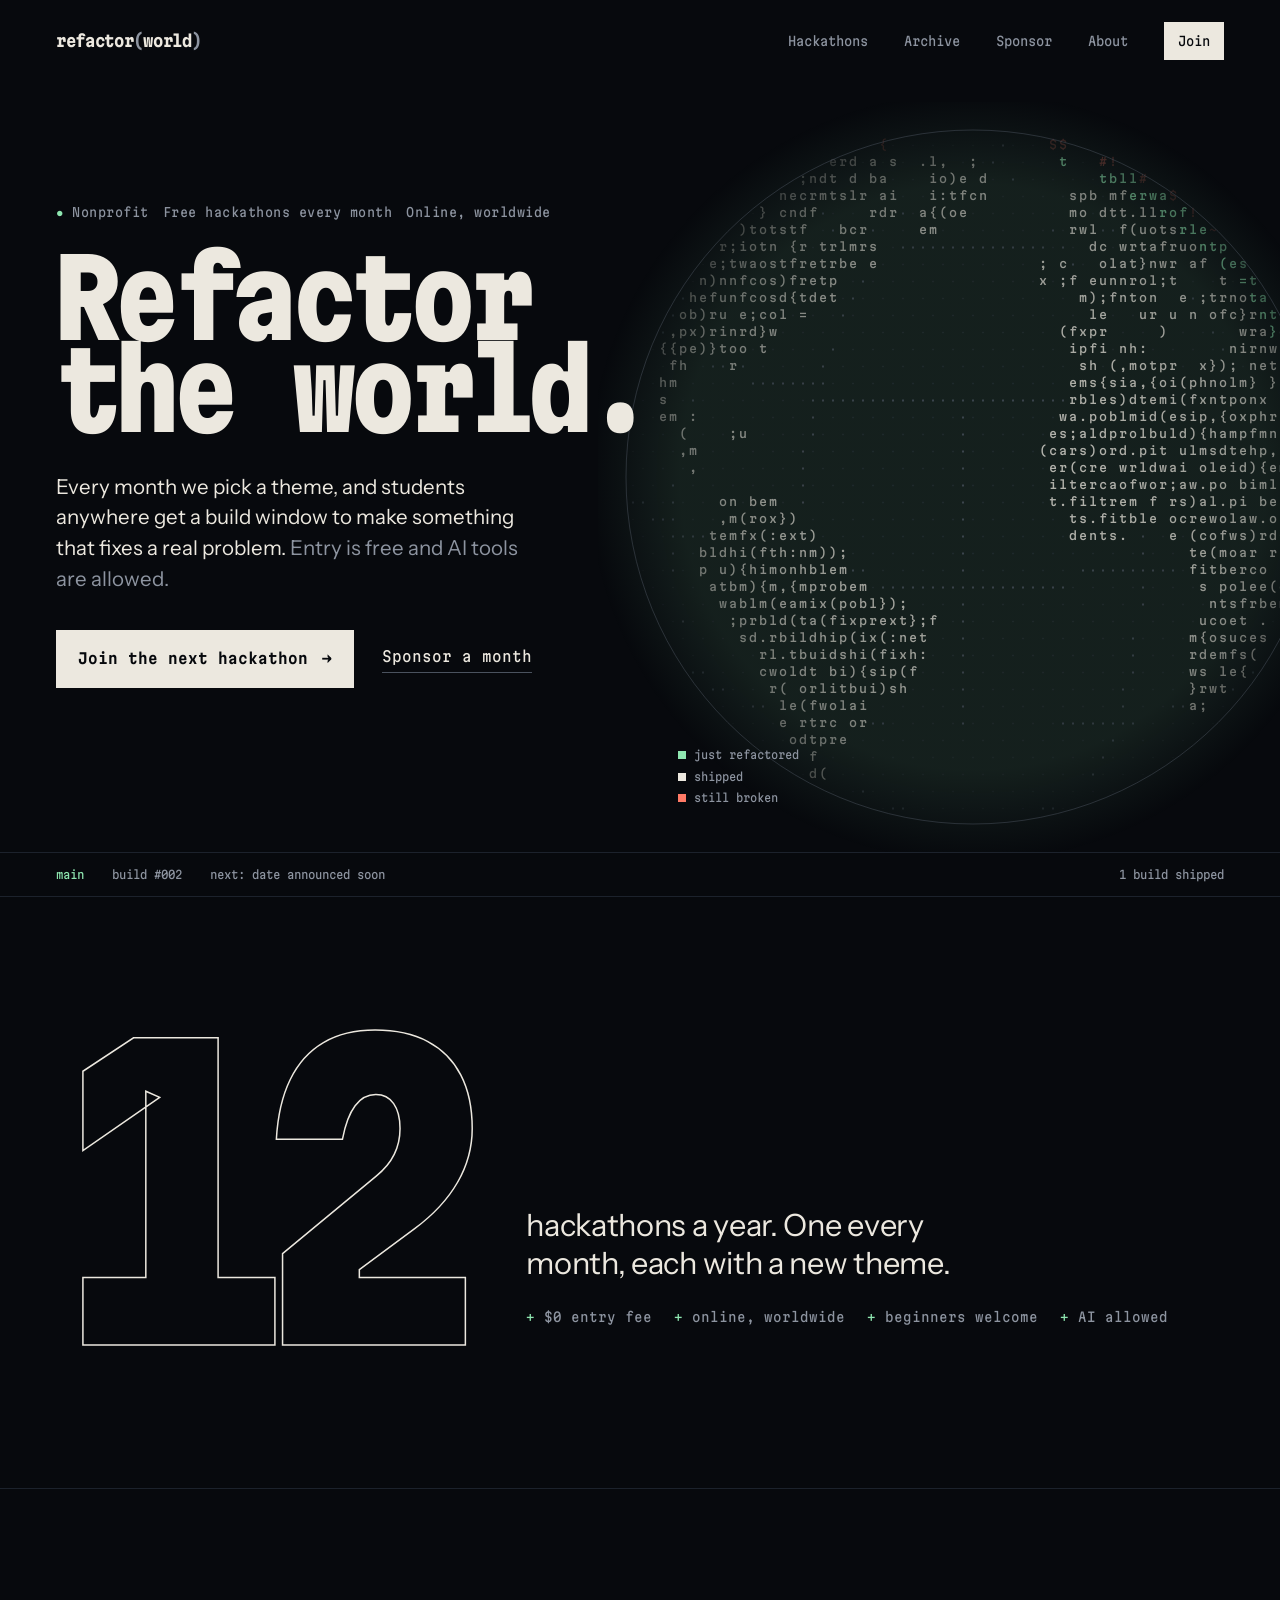
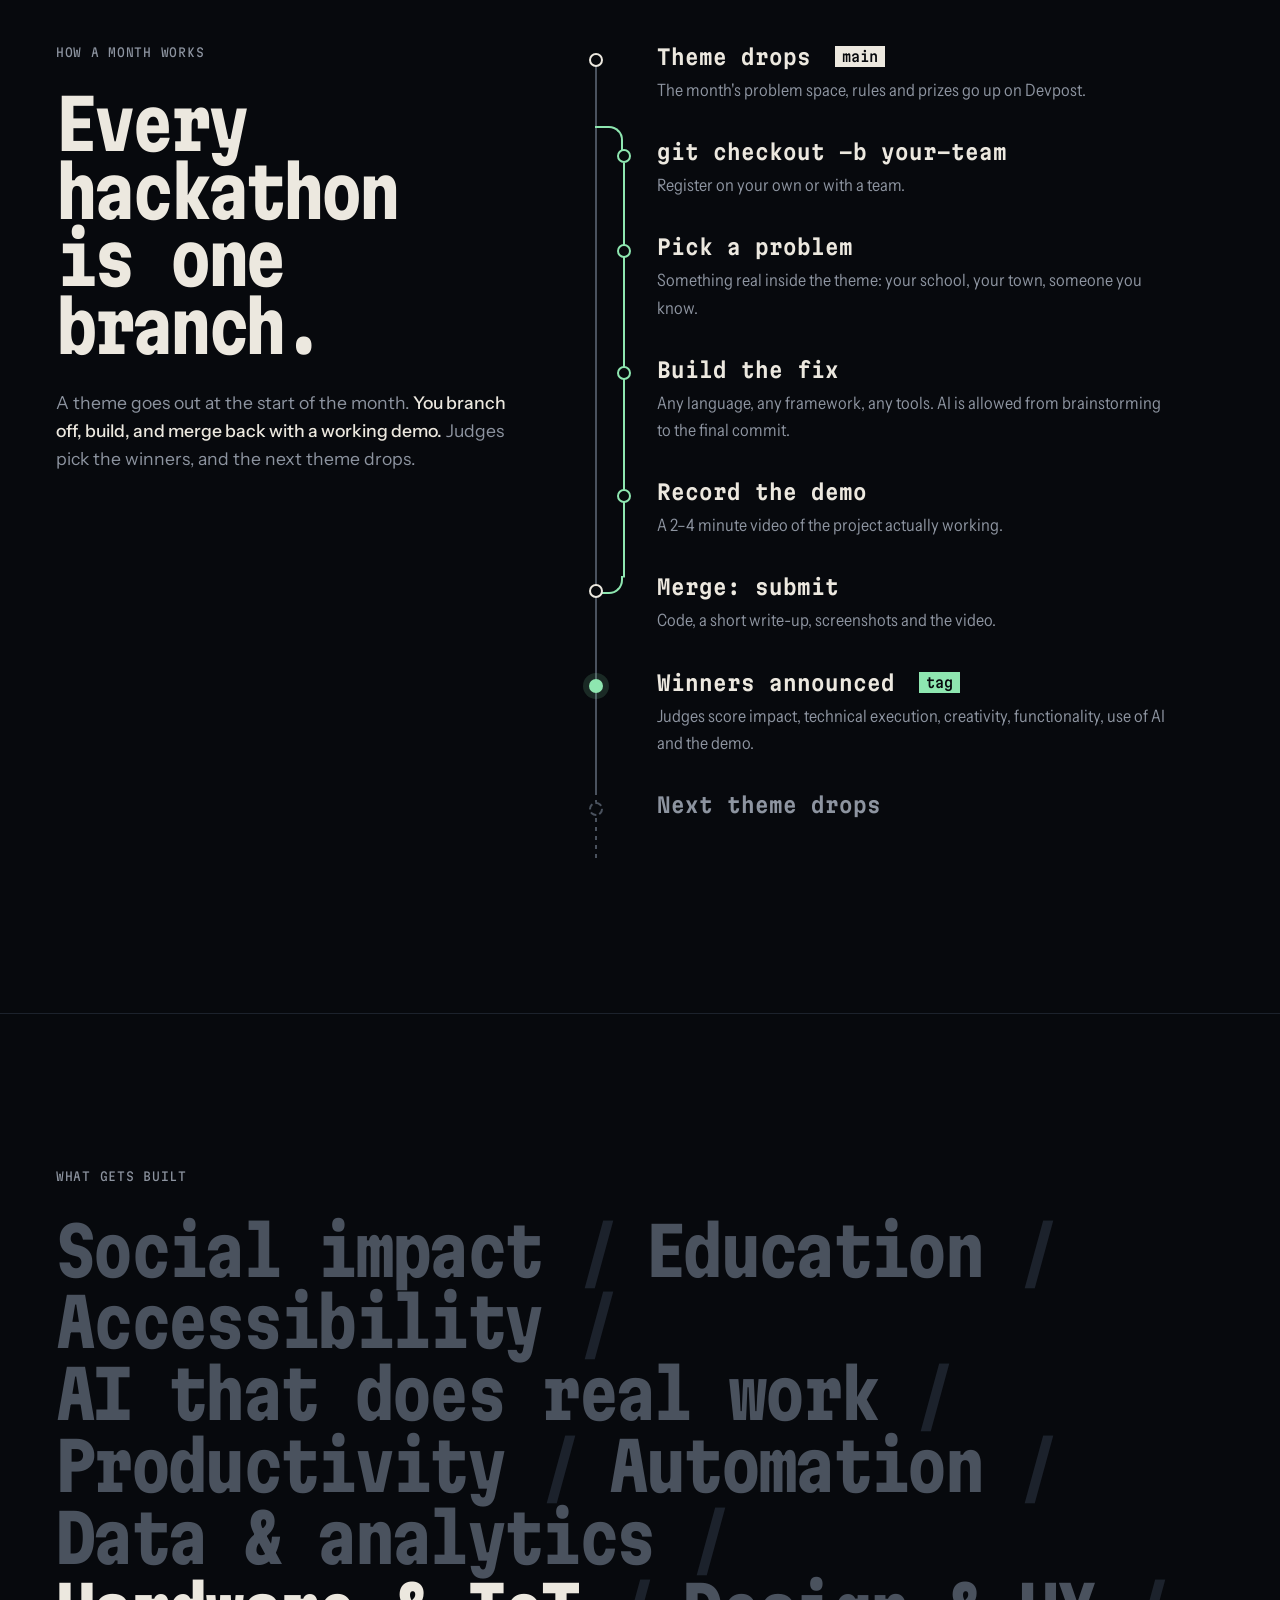
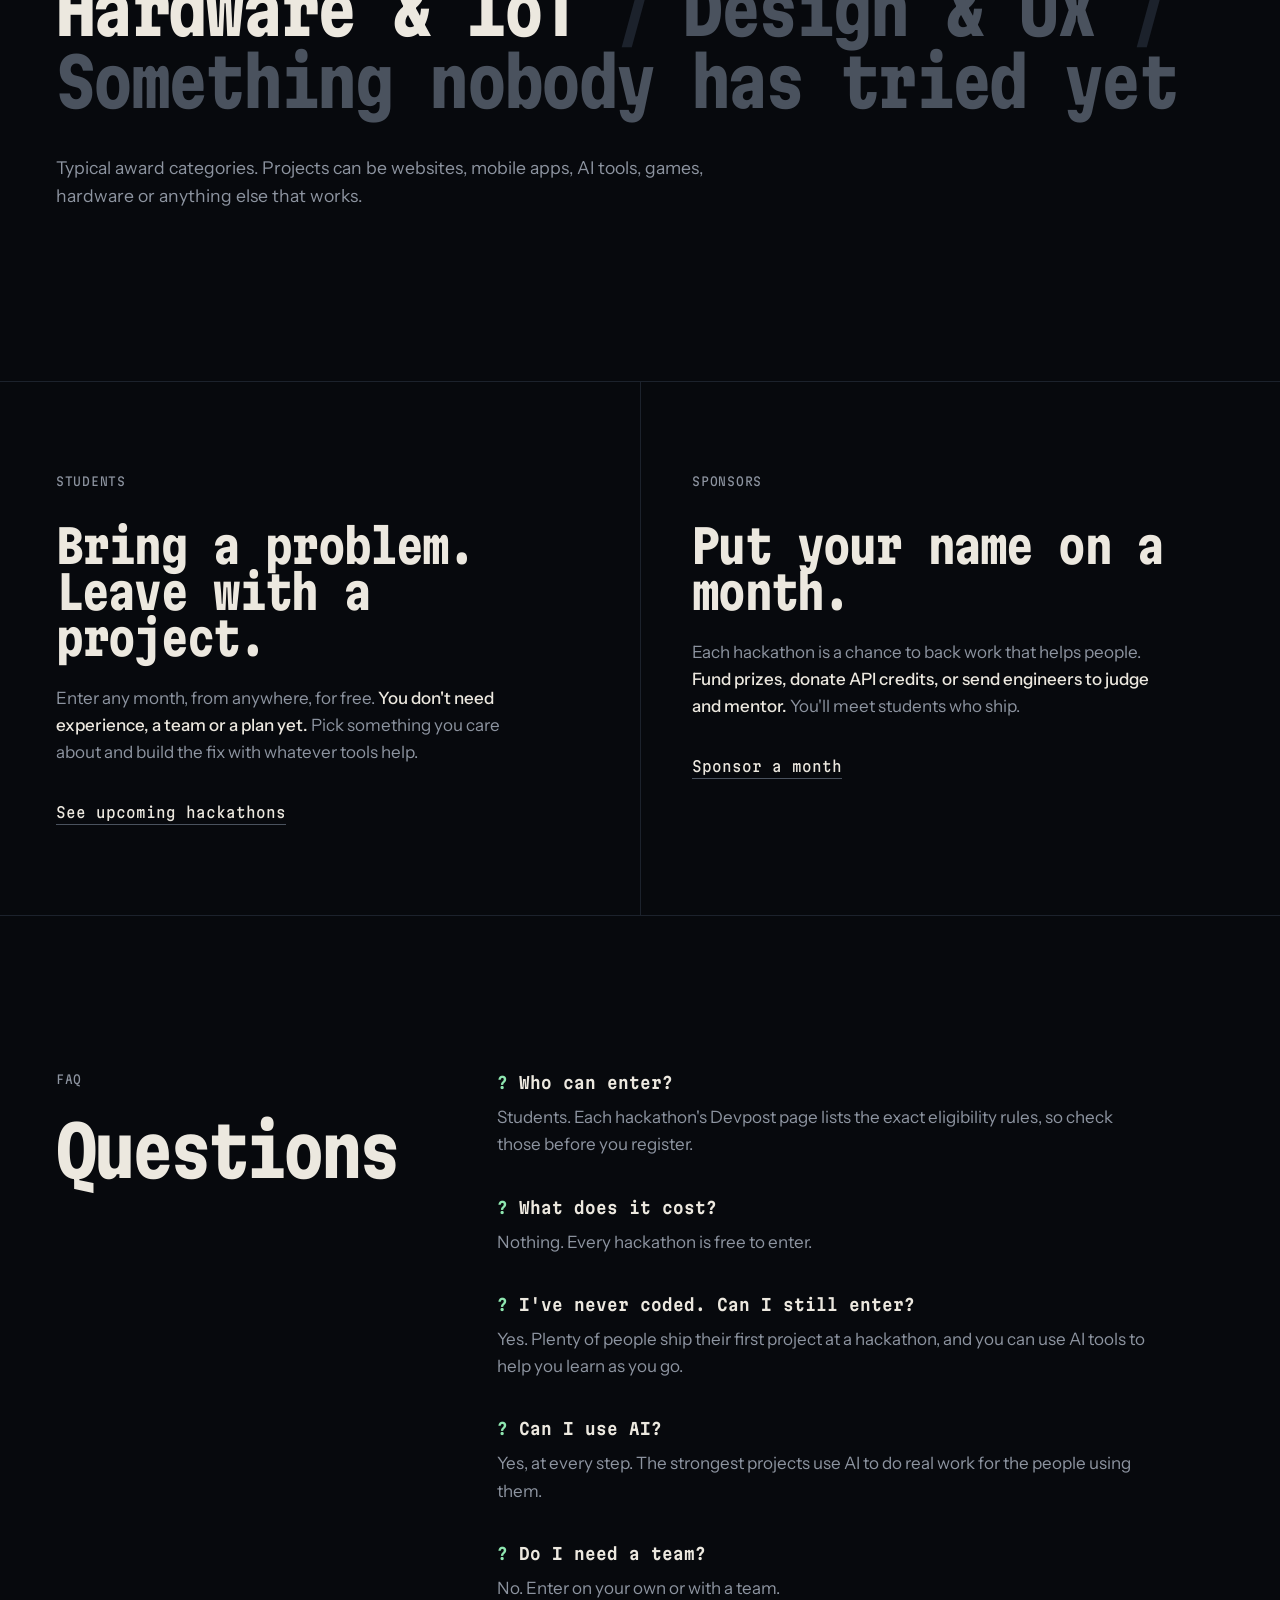
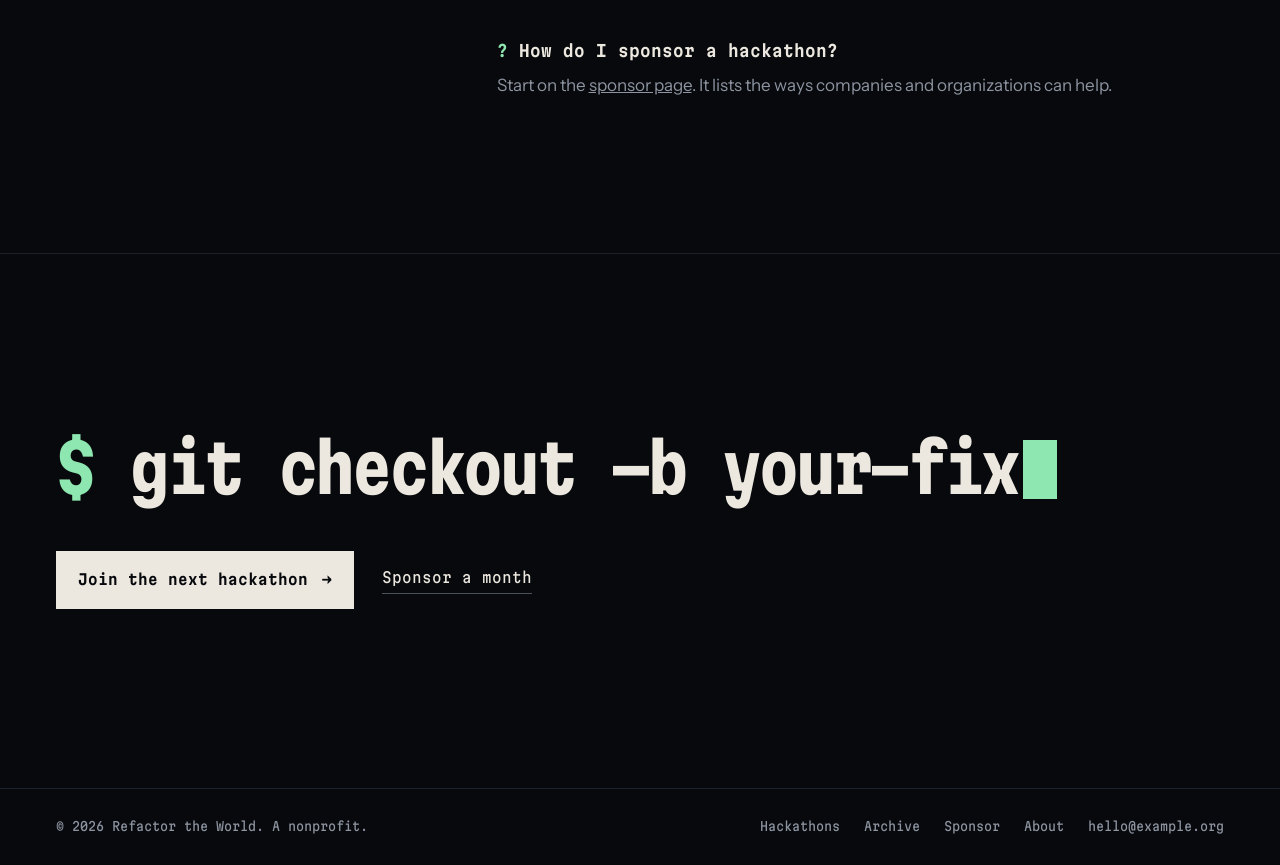
==== commit 2dee0386: "Keep the home page evergreen and add a past hackathons archive Remove first-event specifics from the" ====
--- a/index.html
+++ b/index.html
@@ -23,6 +23,7 @@
       <a class="wordmark" href="index.html">refactor<i>(</i>world<i>)</i></a>
       <nav aria-label="Main">
         <a class="hide-sm" href="hackathons.html">Hackathons</a>
+        <a class="hide-sm" href="archive.html">Archive</a>
         <a class="hide-sm" href="sponsor.html">Sponsor</a>
         <a class="hide-sm" href="about.html">About</a>
         <a class="join" href="hackathons.html">Join</a>
@@ -61,20 +62,20 @@
           <span class="branch">main</span>
           <span data-next-build>build #002</span>
           <span>next: <span data-next-date>date announced soon</span></span>
-          <span class="push">build #001 shipped with 450 contributors</span>
+          <a class="push" href="archive.html" data-shipped>past builds</a>
         </div>
       </div>
     </section>
 
     <section class="section">
       <div class="wrap proof">
-        <p class="proof__num" aria-hidden="true">450</p>
+        <p class="proof__num" aria-hidden="true">12</p>
         <div class="proof__text">
-          <p><span class="sr-only">450 </span>students signed up for our first hackathon, ImpactHack 2026. Now we run one every month.</p>
+          <p><span class="sr-only">12 </span>hackathons a year. One every month, each with a new theme.</p>
           <ul class="facts">
-            <li>23 prizes awarded</li>
             <li>$0 entry fee</li>
             <li>online, worldwide</li>
+            <li>beginners welcome</li>
             <li>AI allowed</li>
           </ul>
         </div>
@@ -167,7 +168,7 @@
           <li>Design &amp; UX</li>
           <li>Something nobody has tried yet</li>
         </ul>
-        <p class="body-copy tracks-note">These were award categories at ImpactHack 2026. Projects can be websites, mobile apps, AI tools, games, hardware or anything else that works.</p>
+        <p class="body-copy tracks-note">Typical award categories. Projects can be websites, mobile apps, AI tools, games, hardware or anything else that works.</p>
       </div>
     </section>
 
@@ -227,6 +228,7 @@
       <span>&copy; <span data-year>2026</span> Refactor the World. A nonprofit.</span>
       <nav aria-label="Footer">
         <a href="hackathons.html">Hackathons</a>
+        <a href="archive.html">Archive</a>
         <a href="sponsor.html">Sponsor</a>
         <a href="about.html">About</a>
         <!-- TODO: replace with the organization's contact email -->
--- a/assets/css/site.css
+++ b/assets/css/site.css
@@ -385,6 +385,14 @@
   color: var(--add);
 }
 
+.statusbar a {
+  text-decoration: none;
+}
+
+.statusbar a:hover {
+  color: var(--add);
+}
+
 .statusbar .push {
   margin-left: auto;
 }
@@ -1681,3 +1689,148 @@
     transition: none;
   }
 }
+
+/* ---------- Archive ---------- */
+
+.archive-link {
+  display: flex;
+  flex-wrap: wrap;
+  align-items: end;
+  justify-content: space-between;
+  gap: 32px;
+}
+
+.ls__more .ls__perm {
+  color: var(--dim);
+}
+
+.ls__more a {
+  color: var(--add);
+  text-decoration: none;
+}
+
+.totals {
+  display: flex;
+  flex-wrap: wrap;
+  gap: 24px clamp(32px, 6vw, 96px);
+  padding-block: 28px;
+  border-block: 1px solid var(--rule);
+}
+
+.totals div {
+  min-width: 0;
+}
+
+.totals b {
+  display: block;
+  font-family: var(--display);
+  font-weight: 800;
+  font-stretch: 75%;
+  font-size: clamp(2.6rem, 6vw, 4.8rem);
+  line-height: 0.9;
+  letter-spacing: -0.05em;
+  font-variant-numeric: tabular-nums;
+  margin-bottom: 8px;
+}
+
+.totals div:first-child b {
+  color: var(--add);
+}
+
+.totals span {
+  font-family: var(--display);
+  font-stretch: 87.5%;
+  font-size: 0.75rem;
+  letter-spacing: 0.06em;
+  text-transform: uppercase;
+  color: var(--dim);
+}
+
+.year {
+  display: grid;
+  grid-template-columns: minmax(0, 3fr) minmax(0, 9fr);
+  gap: 16px clamp(24px, 4vw, 64px);
+  padding-block: clamp(48px, 7vw, 96px) 0;
+}
+
+.year__label {
+  font-family: var(--display);
+  font-weight: 800;
+  font-stretch: 75%;
+  font-size: clamp(4rem, 10vw, 8rem);
+  line-height: 0.8;
+  letter-spacing: -0.06em;
+  color: transparent;
+  -webkit-text-stroke: 1.5px var(--paper);
+  margin: 0;
+  position: sticky;
+  top: 32px;
+  align-self: start;
+}
+
+.year__count {
+  display: none;
+}
+
+.year .releases {
+  margin: 0;
+}
+
+.year .release {
+  grid-template-columns: minmax(0, 2fr) minmax(0, 5fr) minmax(0, 2fr);
+}
+
+.year .release:first-child {
+  padding-top: 0;
+  border-top: 0;
+}
+
+.release__date {
+  flex-basis: 100%;
+  color: var(--faint);
+}
+
+.release__theme {
+  font-family: var(--display);
+  font-stretch: 87.5%;
+  font-size: 0.9rem;
+  color: var(--paper) !important;
+  margin-bottom: 10px !important;
+}
+
+.winners {
+  list-style: none;
+  margin: 20px 0 0;
+  padding: 0;
+  display: grid;
+  gap: 6px;
+  font-family: var(--display);
+  font-stretch: 87.5%;
+  font-size: 0.85rem;
+}
+
+.winners li {
+  display: grid;
+  grid-template-columns: 6ch minmax(0, 1fr);
+  gap: 12px;
+}
+
+.winners span {
+  color: var(--add);
+}
+
+.archive-empty {
+  color: var(--dim);
+  padding-block: 48px;
+}
+
+@media (max-width: 860px) {
+  .year,
+  .year .release {
+    grid-template-columns: 1fr;
+  }
+
+  .year__label {
+    position: static;
+  }
+}
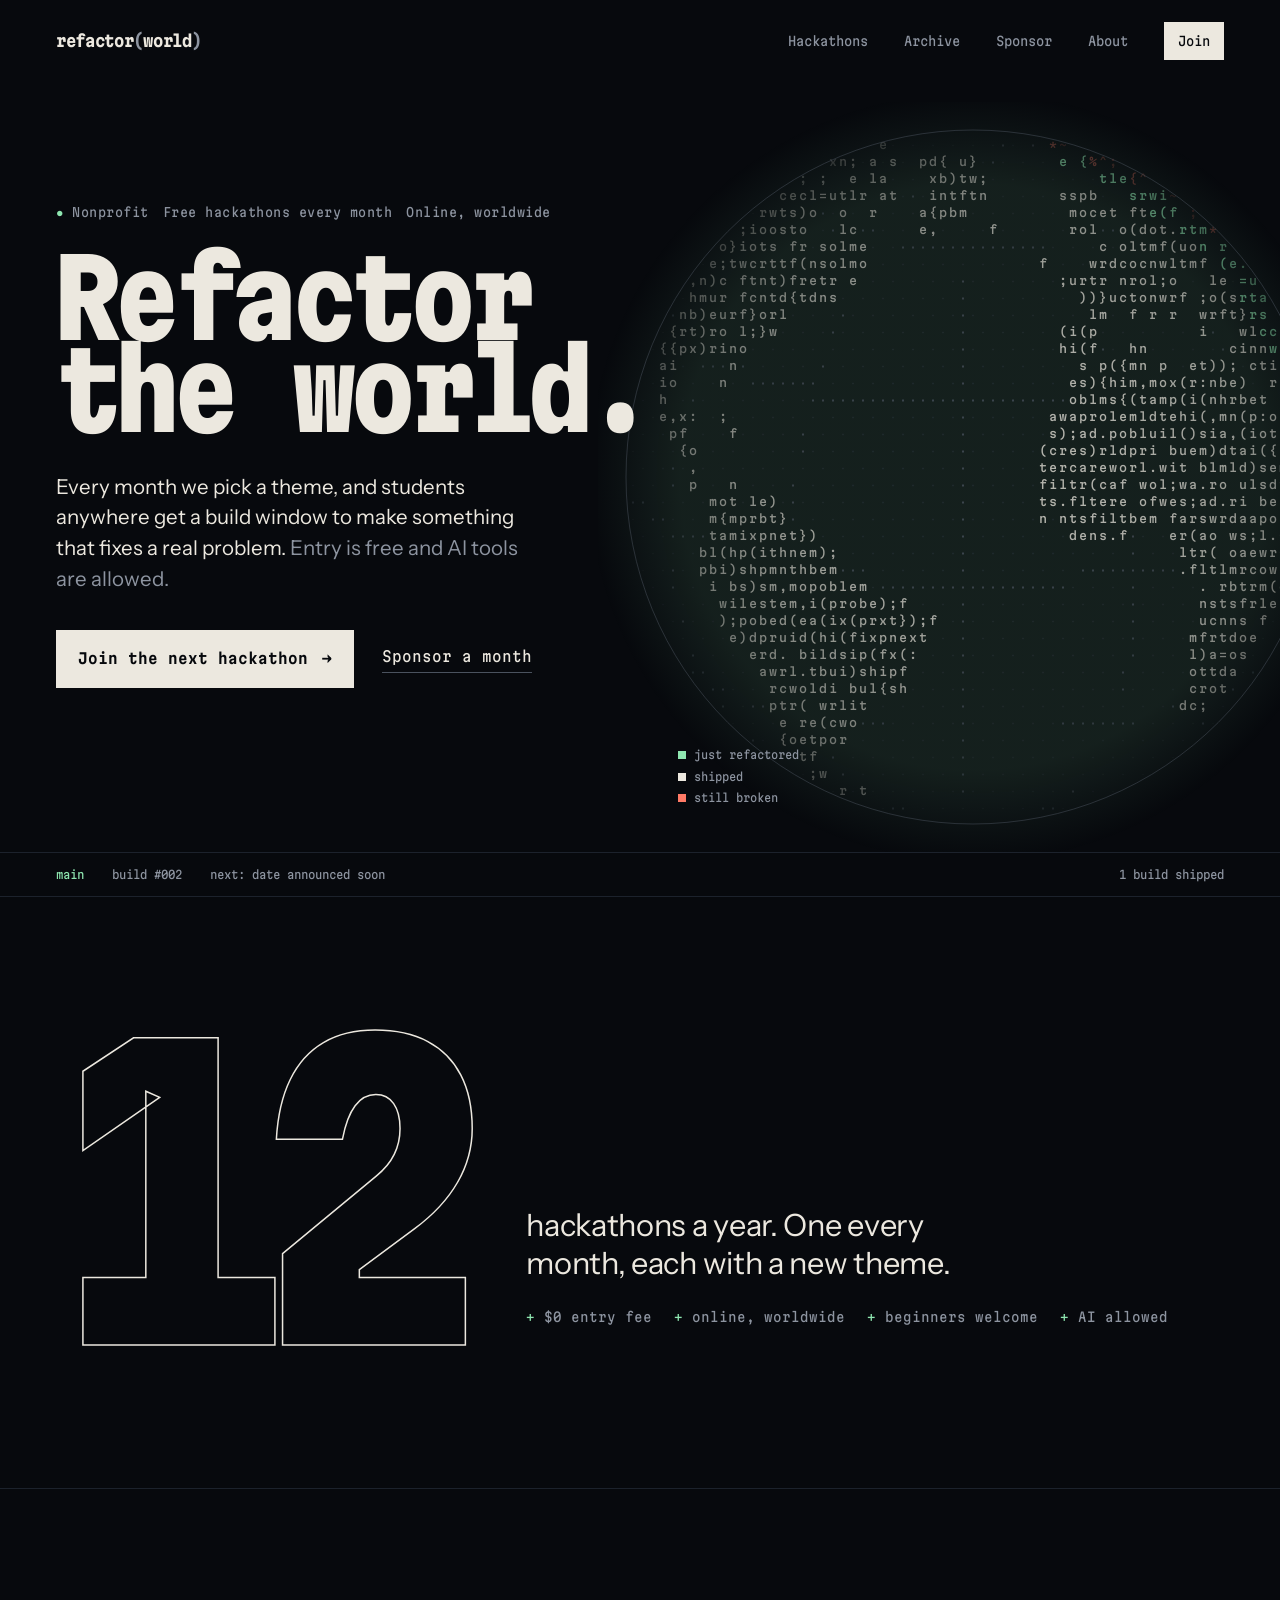
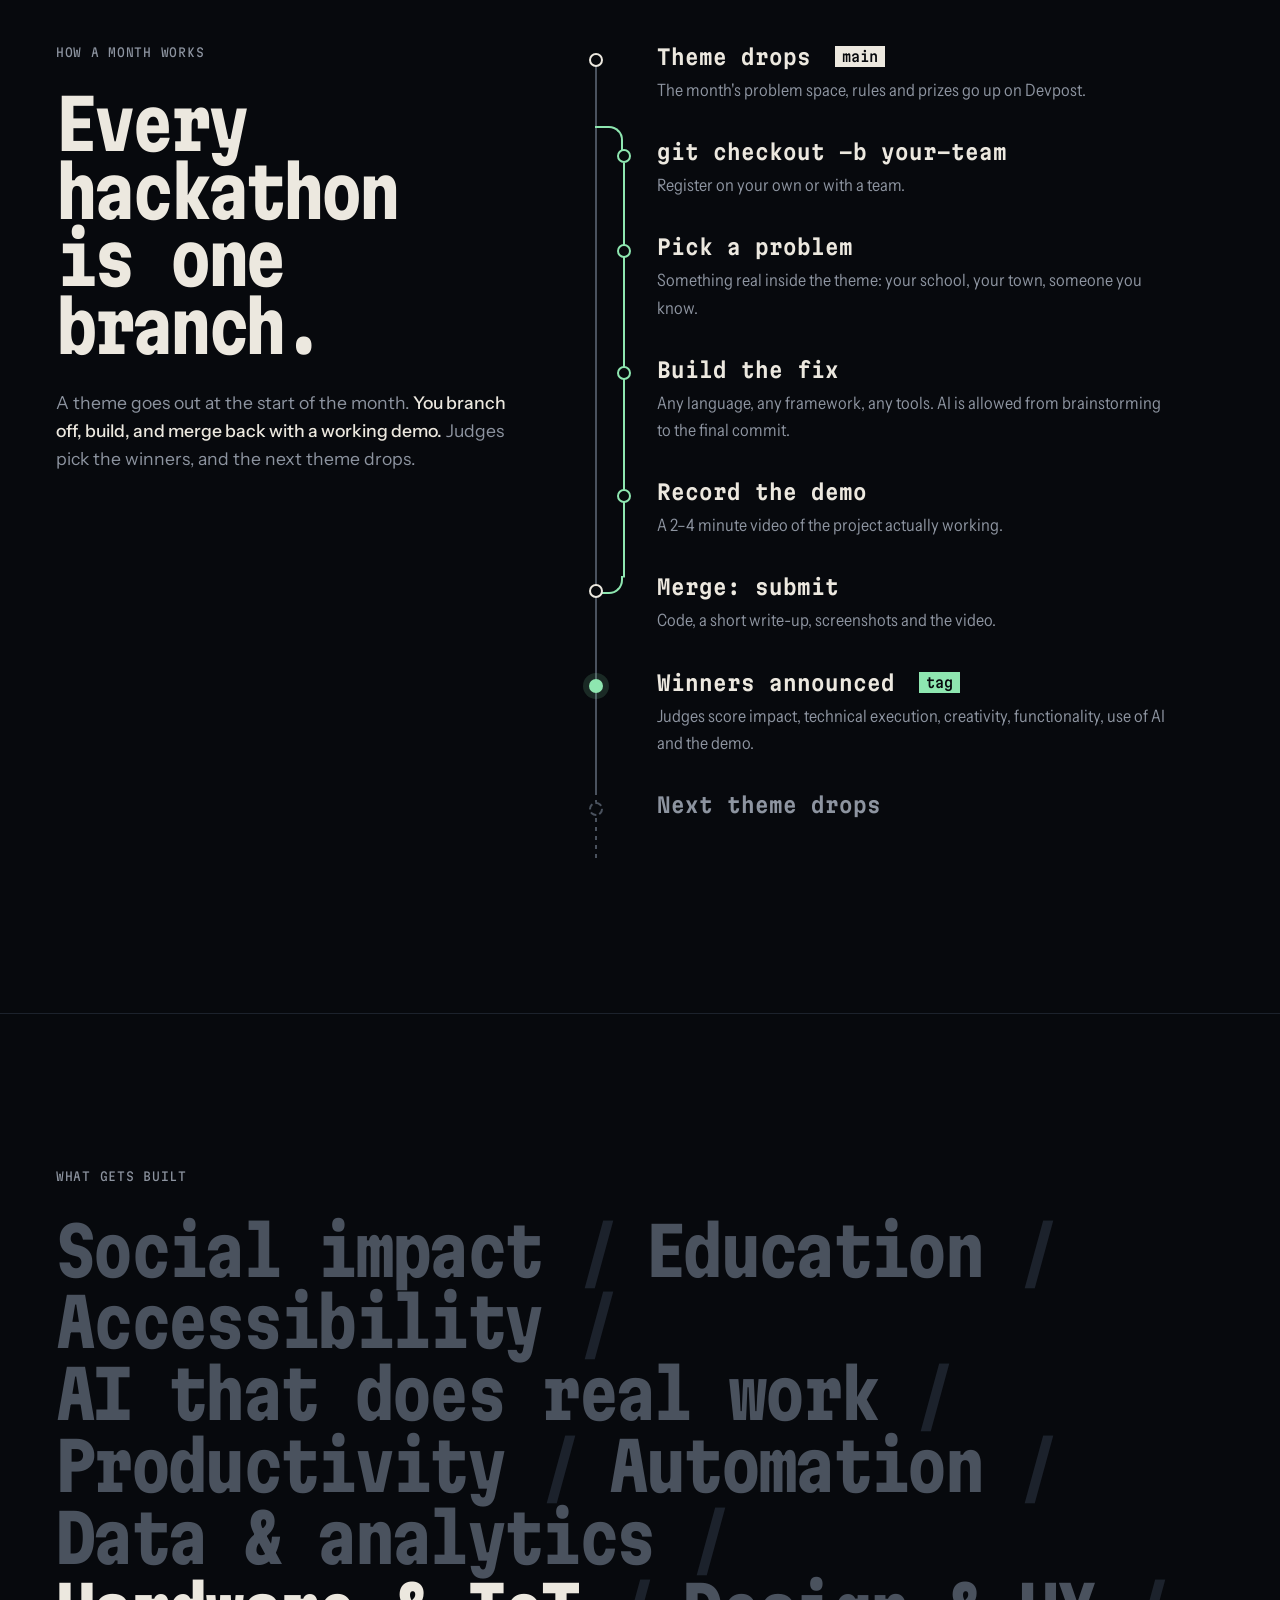
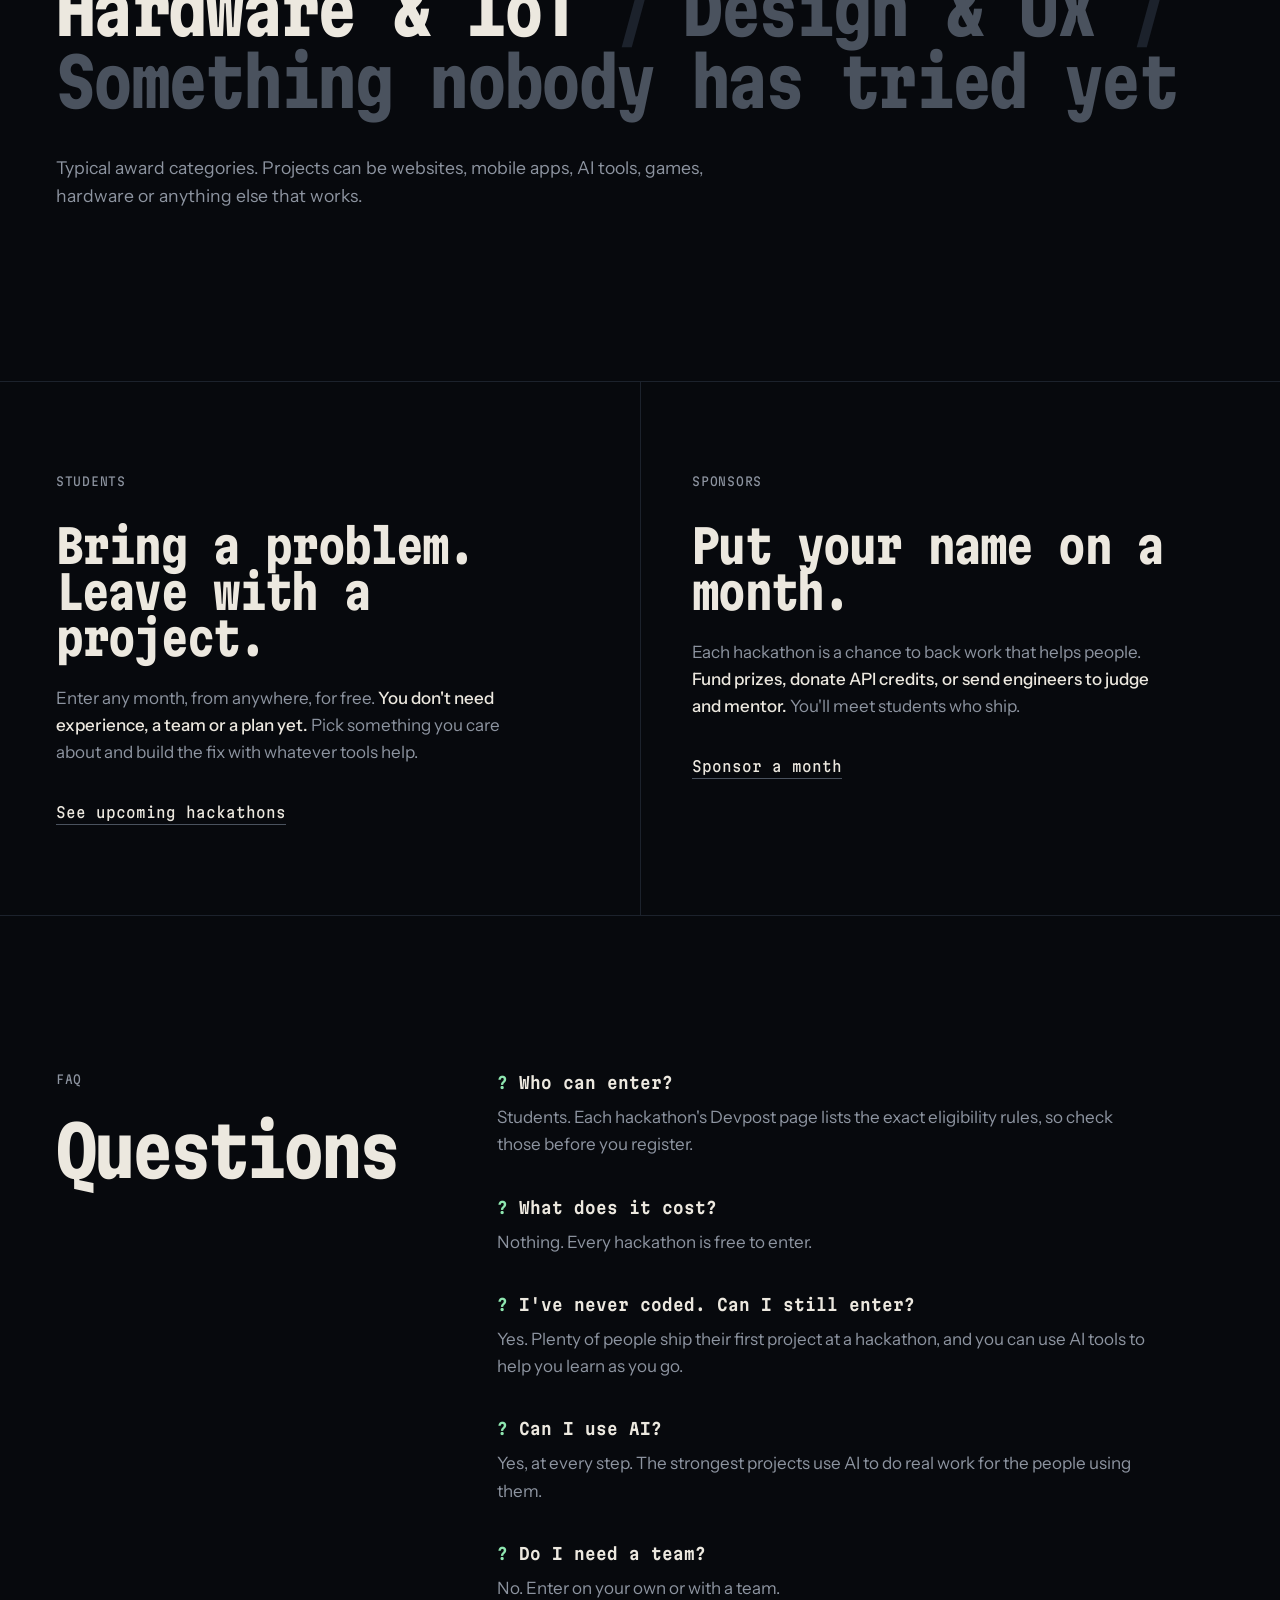
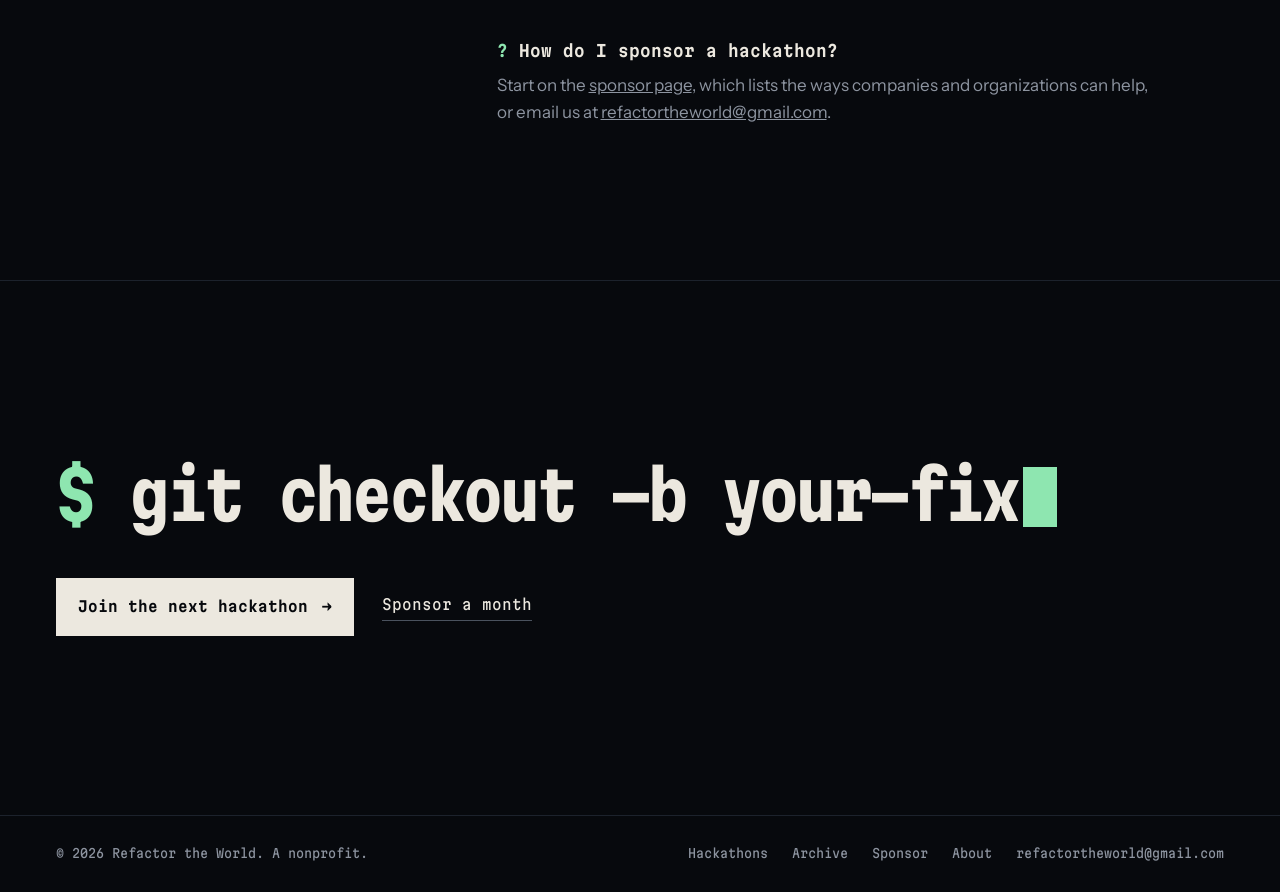
==== commit ebbe99d4: "Add the organization contact email Replace the placeholder address with refactortheworld@gmail.com i" ====
--- a/index.html
+++ b/index.html
@@ -207,7 +207,7 @@
           <dt>Do I need a team?</dt>
           <dd>No. Enter on your own or with a team.</dd>
           <dt>How do I sponsor a hackathon?</dt>
-          <dd>Start on the <a href="sponsor.html">sponsor page</a>. It lists the ways companies and organizations can help.</dd>
+          <dd>Start on the <a href="sponsor.html">sponsor page</a>, which lists the ways companies and organizations can help, or email us at <a href="mailto:refactortheworld@gmail.com">refactortheworld@gmail.com</a>.</dd>
         </dl>
       </div>
     </section>
@@ -231,8 +231,7 @@
         <a href="archive.html">Archive</a>
         <a href="sponsor.html">Sponsor</a>
         <a href="about.html">About</a>
-        <!-- TODO: replace with the organization's contact email -->
-        <a href="mailto:hello@example.org">hello@example.org</a>
+        <a href="mailto:refactortheworld@gmail.com">refactortheworld@gmail.com</a>
       </nav>
     </div>
   </footer>
--- a/assets/css/site.css
+++ b/assets/css/site.css
@@ -1264,8 +1264,7 @@
 }
 
 .config-grid,
-.name-grid,
-.changelog-grid {
+.name-grid {
   display: grid;
   grid-template-columns: minmax(0, 5fr) minmax(0, 7fr);
   gap: clamp(32px, 6vw, 96px);
@@ -1274,8 +1273,7 @@
 
 @media (max-width: 900px) {
   .config-grid,
-  .name-grid,
-  .changelog-grid {
+  .name-grid {
     grid-template-columns: 1fr;
   }
 }
@@ -1614,62 +1612,6 @@
 
 .prompt.email a:hover {
   border-color: var(--add);
-}
-
-/* ---------- Changelog (about) ---------- */
-
-.changelog {
-  list-style: none;
-  margin: 0;
-  padding: 0;
-}
-
-.changelog li {
-  position: relative;
-  padding: 0 0 40px 36px;
-  border-left: 2px solid var(--faint);
-}
-
-.changelog li:last-child {
-  padding-bottom: 0;
-  border-left-style: dashed;
-}
-
-.changelog li::before {
-  content: "";
-  position: absolute;
-  left: -8px;
-  top: 6px;
-  width: 14px;
-  height: 14px;
-  border-radius: 50%;
-  background: var(--ink);
-  border: 2px solid var(--add);
-}
-
-.changelog__next::before {
-  border-style: dashed !important;
-  border-color: var(--faint) !important;
-}
-
-.changelog__ver {
-  font-family: var(--display);
-  font-stretch: 87.5%;
-  font-weight: 700;
-  font-size: 1.1rem;
-  margin: 0 0 8px;
-  color: var(--add);
-}
-
-.changelog__ver span {
-  color: var(--paper);
-  margin-left: 10px;
-}
-
-.changelog li p:last-child {
-  color: var(--dim);
-  margin: 0;
-  max-width: 56ch;
 }
 
 /* ---------- 404 ---------- */
@@ -1834,3 +1776,8 @@
     position: static;
   }
 }
+
+.prompt.email {
+  font-size: clamp(1.4rem, 4.6vw, 4.2rem);
+  overflow-wrap: anywhere;
+}
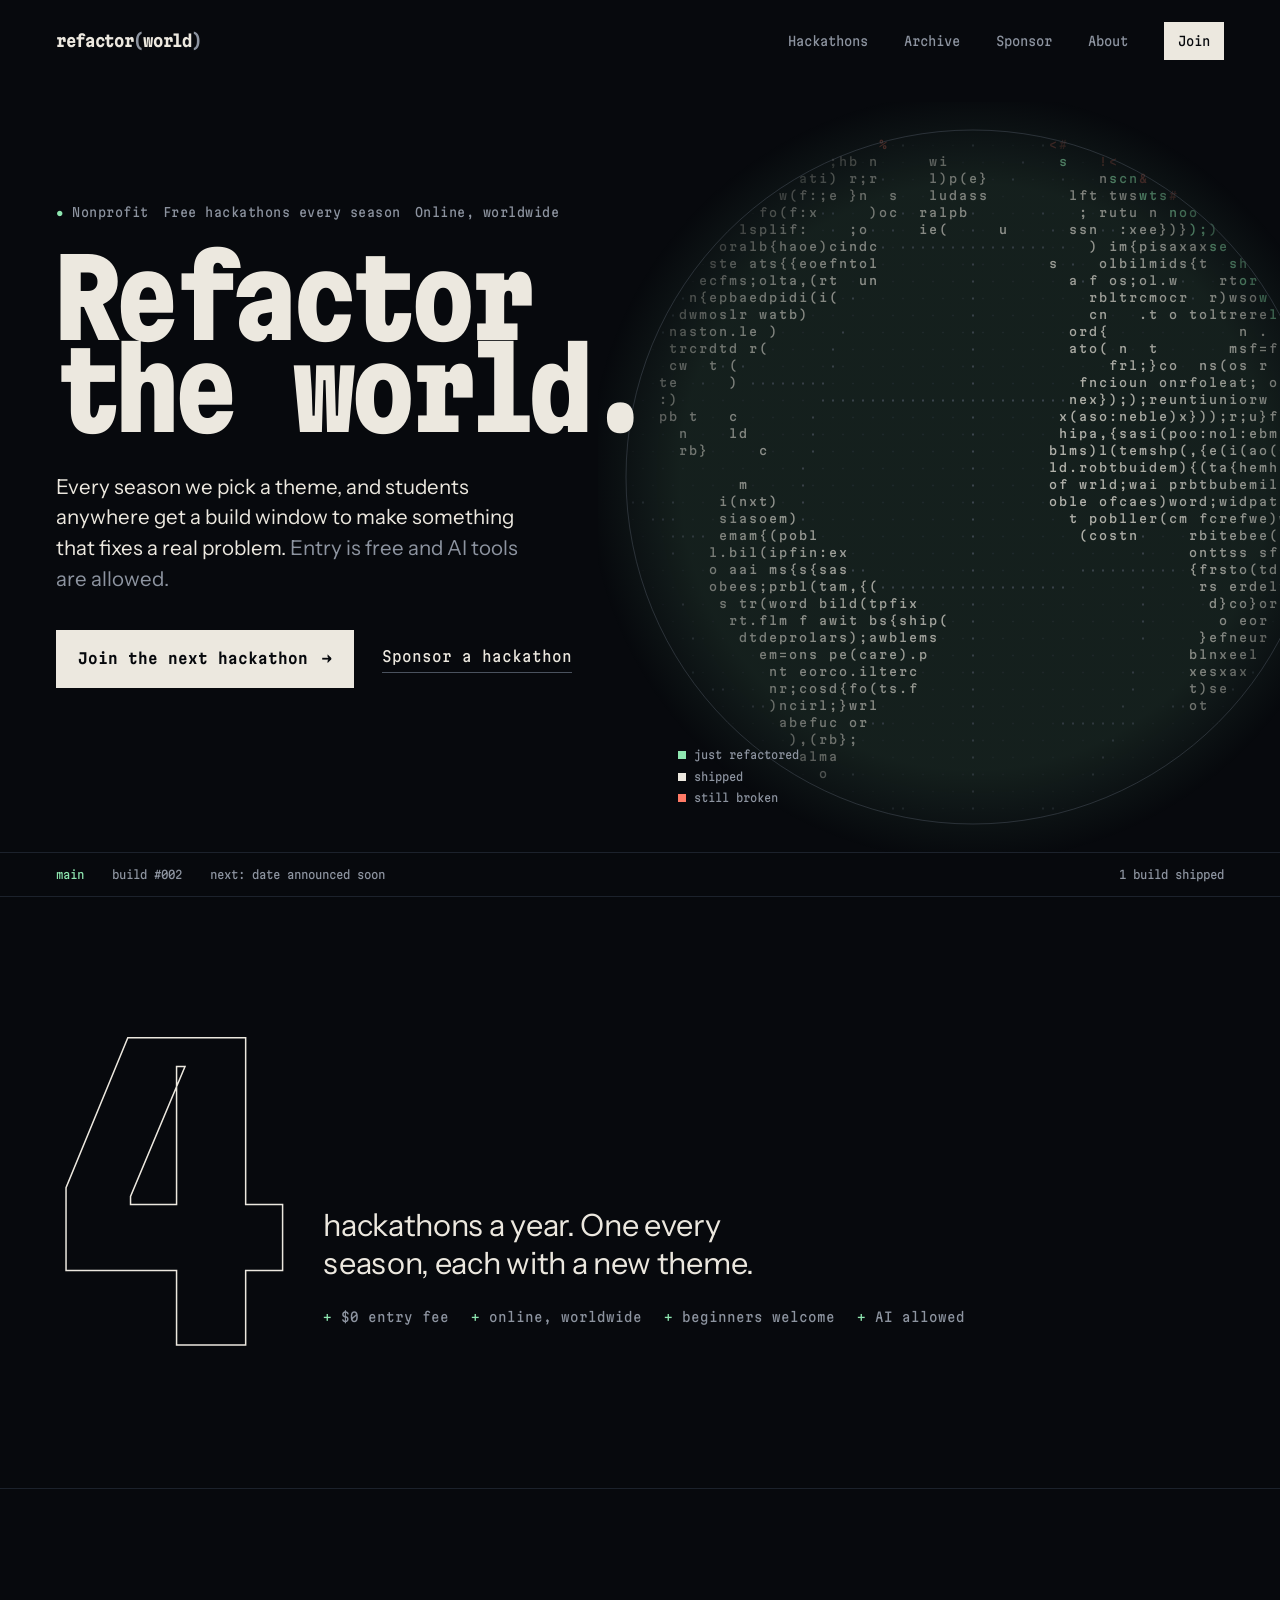
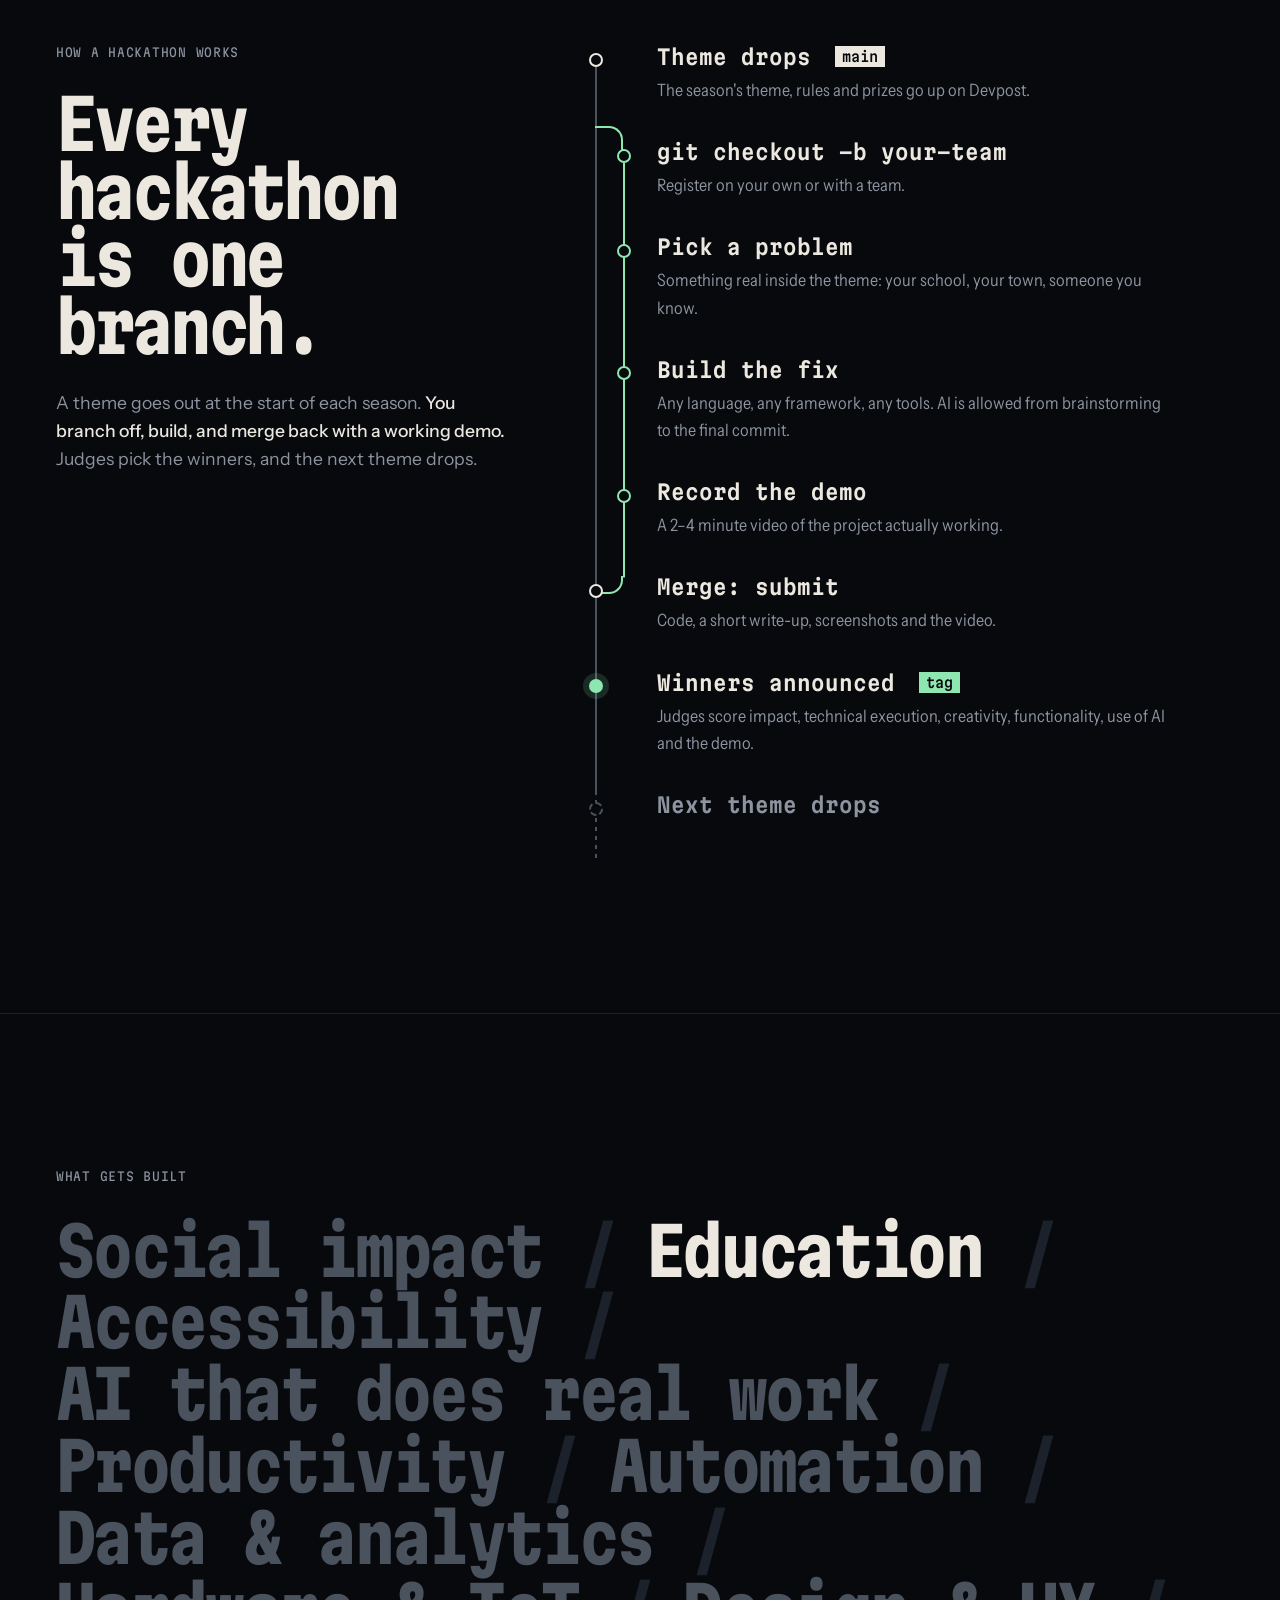
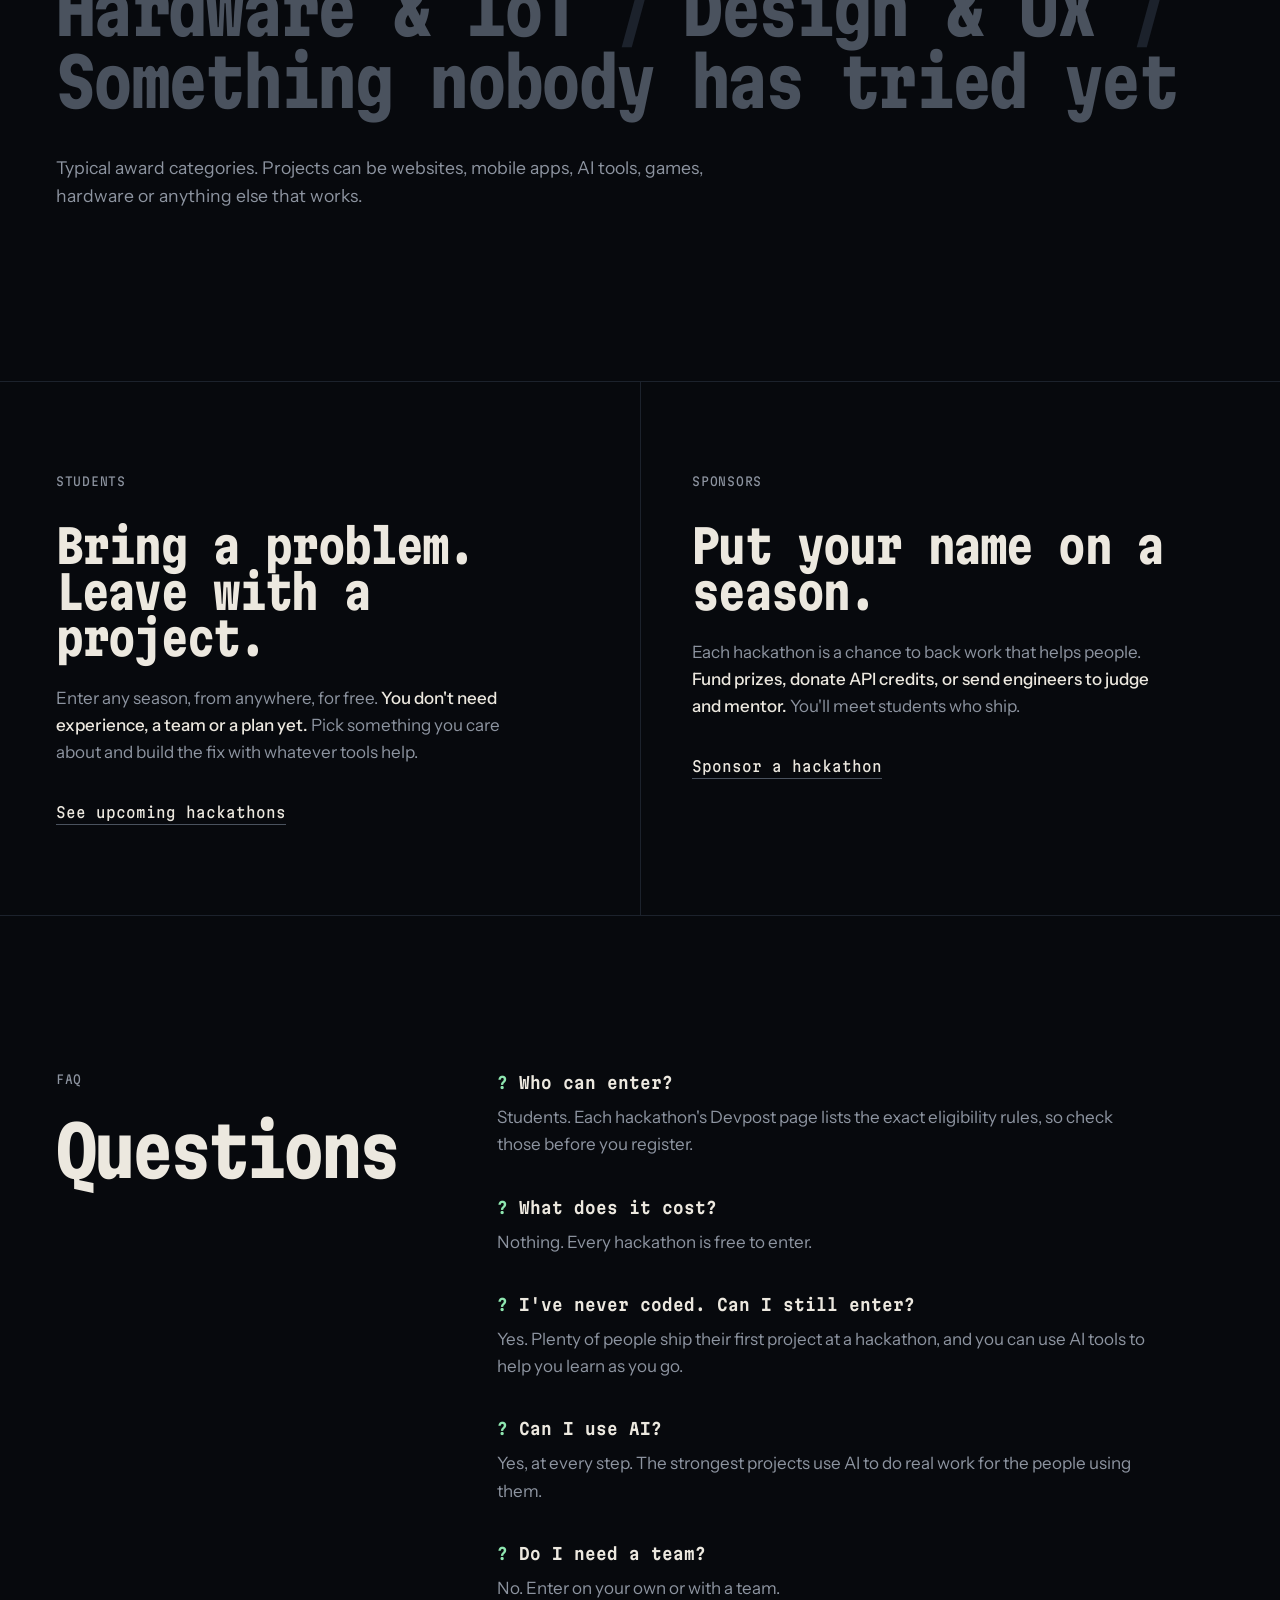
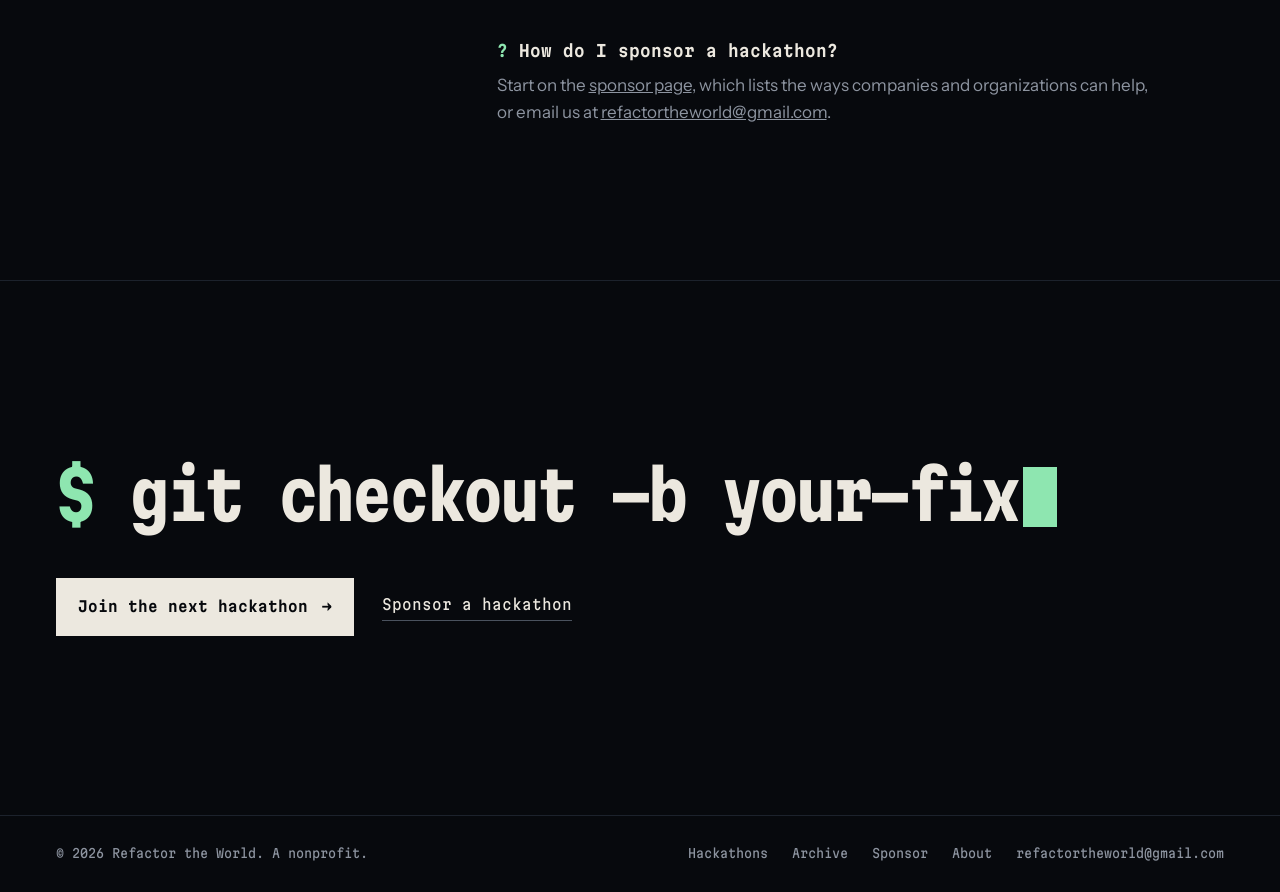
==== commit cbc9ae2e: "Switch from monthly to seasonal hackathons The org will run four hackathons a year, one per season. " ====
--- a/index.html
+++ b/index.html
@@ -4,9 +4,9 @@
   <meta charset="utf-8">
   <meta name="viewport" content="width=device-width, initial-scale=1, viewport-fit=cover">
   <title>Refactor the World</title>
-  <meta name="description" content="Refactor the World is a nonprofit running a free, online hackathon every month where students build fixes for real problems.">
+  <meta name="description" content="Refactor the World is a nonprofit running a free, online hackathon every season where students build fixes for real problems.">
   <meta property="og:title" content="Refactor the World">
-  <meta property="og:description" content="A free, online hackathon every month for students who want to fix real problems.">
+  <meta property="og:description" content="A free, online hackathon every season for students who want to fix real problems.">
   <meta property="og:type" content="website">
   <meta name="theme-color" content="#07090d">
   <link rel="icon" href="assets/img/favicon.svg" type="image/svg+xml">
@@ -35,15 +35,15 @@
     <section class="hero">
       <div class="wrap hero__grid">
         <div class="hero__copy">
-          <p class="kicker"><span><b>&#9679;</b> Nonprofit</span><span>Free hackathons every month</span><span>Online, worldwide</span></p>
+          <p class="kicker"><span><b>&#9679;</b> Nonprofit</span><span>Free hackathons every season</span><span>Online, worldwide</span></p>
           <h1 class="headline">
             <span>Refactor</span>
             <span class="struck" data-scramble>the world.</span>
           </h1>
-          <p class="hero__lede">Every month we pick a theme, and students anywhere get a build window to make something that fixes a real problem. <em>Entry is free and AI tools are allowed.</em></p>
+          <p class="hero__lede">Every season we pick a theme, and students anywhere get a build window to make something that fixes a real problem. <em>Entry is free and AI tools are allowed.</em></p>
           <div class="actions">
             <a class="button" href="hackathons.html">Join the next hackathon</a>
-            <a class="textlink" href="sponsor.html">Sponsor a month</a>
+            <a class="textlink" href="sponsor.html">Sponsor a hackathon</a>
           </div>
         </div>
 
@@ -69,9 +69,9 @@
 
     <section class="section">
       <div class="wrap proof">
-        <p class="proof__num" aria-hidden="true">12</p>
+        <p class="proof__num" aria-hidden="true">4</p>
         <div class="proof__text">
-          <p><span class="sr-only">12 </span>hackathons a year. One every month, each with a new theme.</p>
+          <p><span class="sr-only">4 </span>hackathons a year. One every season, each with a new theme.</p>
           <ul class="facts">
             <li>$0 entry fee</li>
             <li>online, worldwide</li>
@@ -85,9 +85,9 @@
     <section class="section">
       <div class="wrap month">
         <div class="month__intro">
-          <p class="label">How a month works</p>
+          <p class="label">How a hackathon works</p>
           <h2 class="h2">Every hackathon is one branch.</h2>
-          <p class="body-copy">A theme goes out at the start of the month. <strong>You branch off, build, and merge back with a working demo.</strong> Judges pick the winners, and the next theme drops.</p>
+          <p class="body-copy">A theme goes out at the start of each season. <strong>You branch off, build, and merge back with a working demo.</strong> Judges pick the winners, and the next theme drops.</p>
         </div>
 
         <div class="gitlog-wrap" data-gitlog>
@@ -97,7 +97,7 @@
             <div class="graph" aria-hidden="true"></div>
             <div class="commit">
               <p class="commit__msg">Theme drops <span class="ref ref--main">main</span></p>
-              <p class="commit__desc">The month's problem space, rules and prizes go up on Devpost.</p>
+              <p class="commit__desc">The season's theme, rules and prizes go up on Devpost.</p>
             </div>
           </li>
           <li class="c-fork">
@@ -177,14 +177,14 @@
         <div>
           <p class="label">Students</p>
           <h3>Bring a problem. Leave with a project.</h3>
-          <p>Enter any month, from anywhere, for free. <strong>You don't need experience, a team or a plan yet.</strong> Pick something you care about and build the fix with whatever tools help.</p>
+          <p>Enter any season, from anywhere, for free. <strong>You don't need experience, a team or a plan yet.</strong> Pick something you care about and build the fix with whatever tools help.</p>
           <a class="textlink" href="hackathons.html">See upcoming hackathons</a>
         </div>
         <div>
           <p class="label">Sponsors</p>
-          <h3>Put your name on a month.</h3>
+          <h3>Put your name on a season.</h3>
           <p>Each hackathon is a chance to back work that helps people. <strong>Fund prizes, donate API credits, or send engineers to judge and mentor.</strong> You'll meet students who ship.</p>
-          <a class="textlink" href="sponsor.html">Sponsor a month</a>
+          <a class="textlink" href="sponsor.html">Sponsor a hackathon</a>
         </div>
       </div>
     </section>
@@ -217,7 +217,7 @@
         <p class="prompt"><span class="sigil">$</span> git checkout -b <span class="nowrap">your-fix</span><span class="caret" aria-hidden="true"></span></p>
         <div class="actions">
           <a class="button" href="hackathons.html">Join the next hackathon</a>
-          <a class="textlink" href="sponsor.html">Sponsor a month</a>
+          <a class="textlink" href="sponsor.html">Sponsor a hackathon</a>
         </div>
       </div>
     </section>
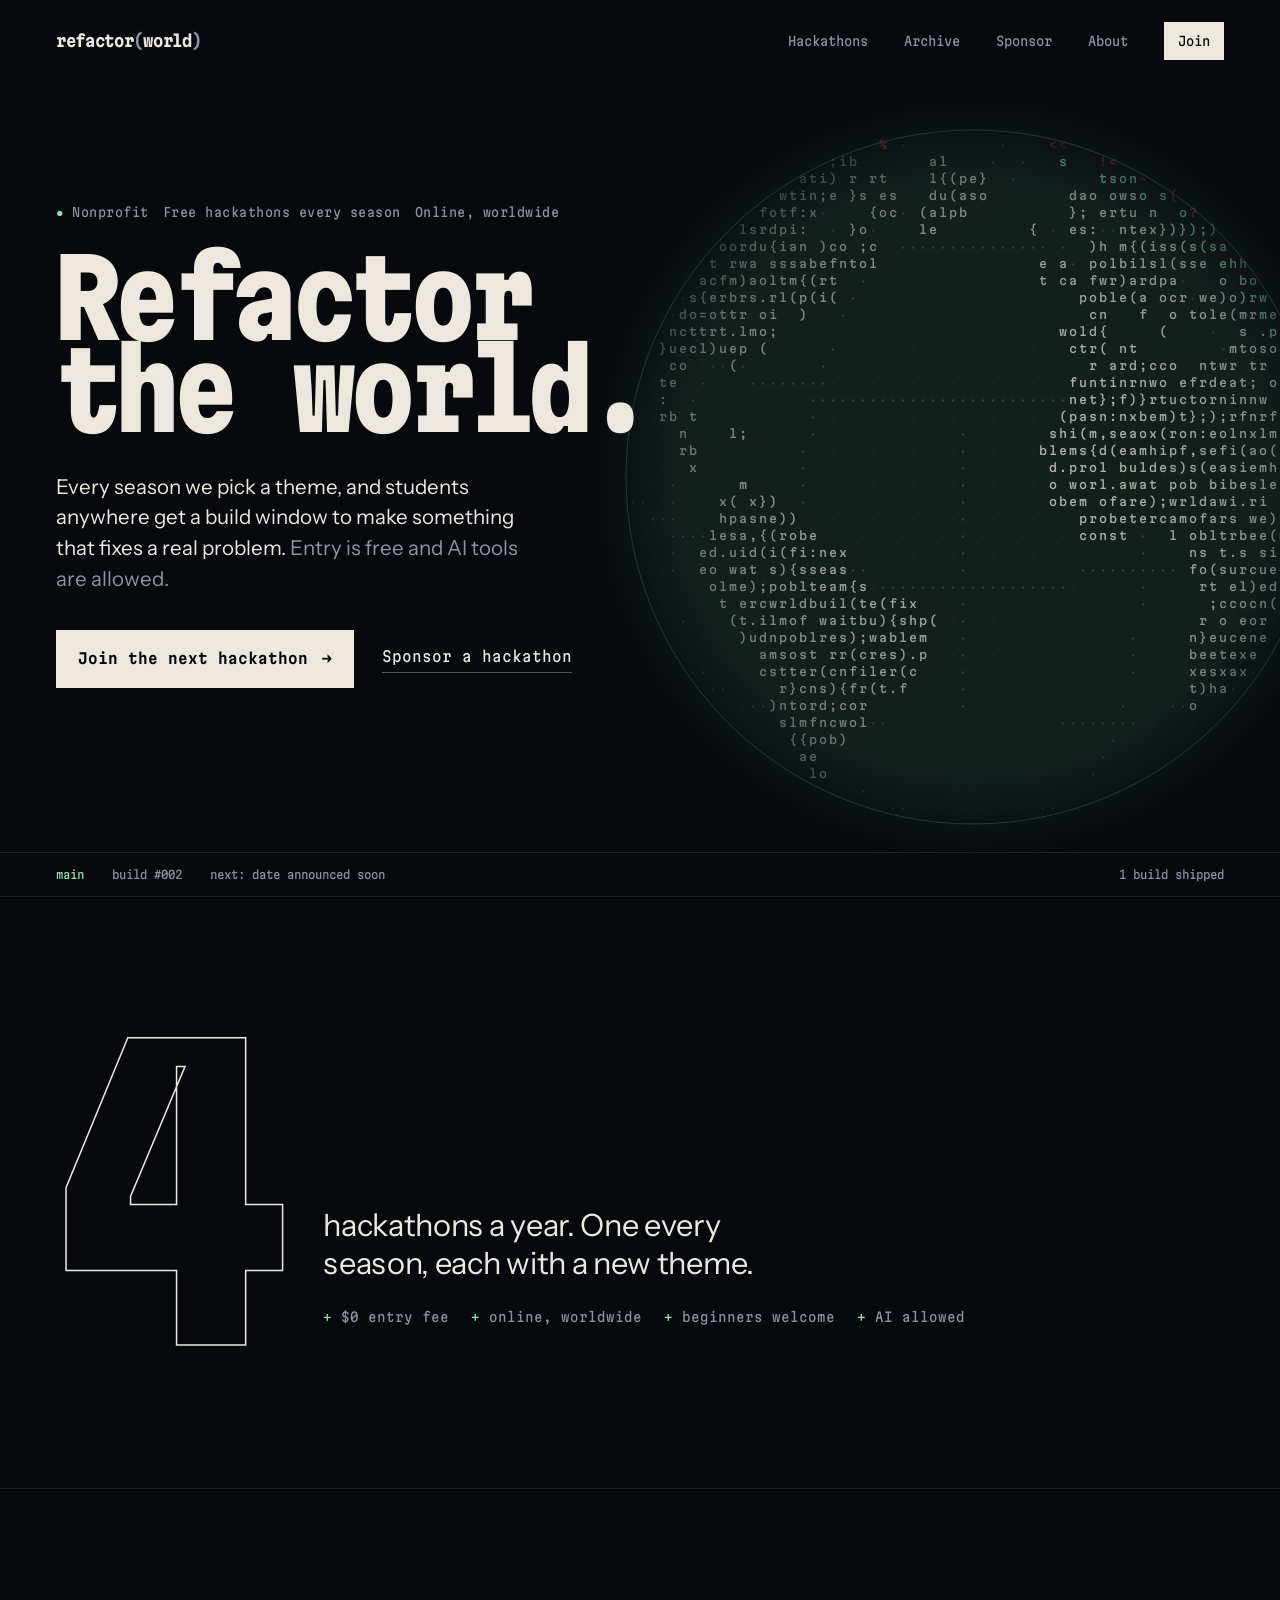
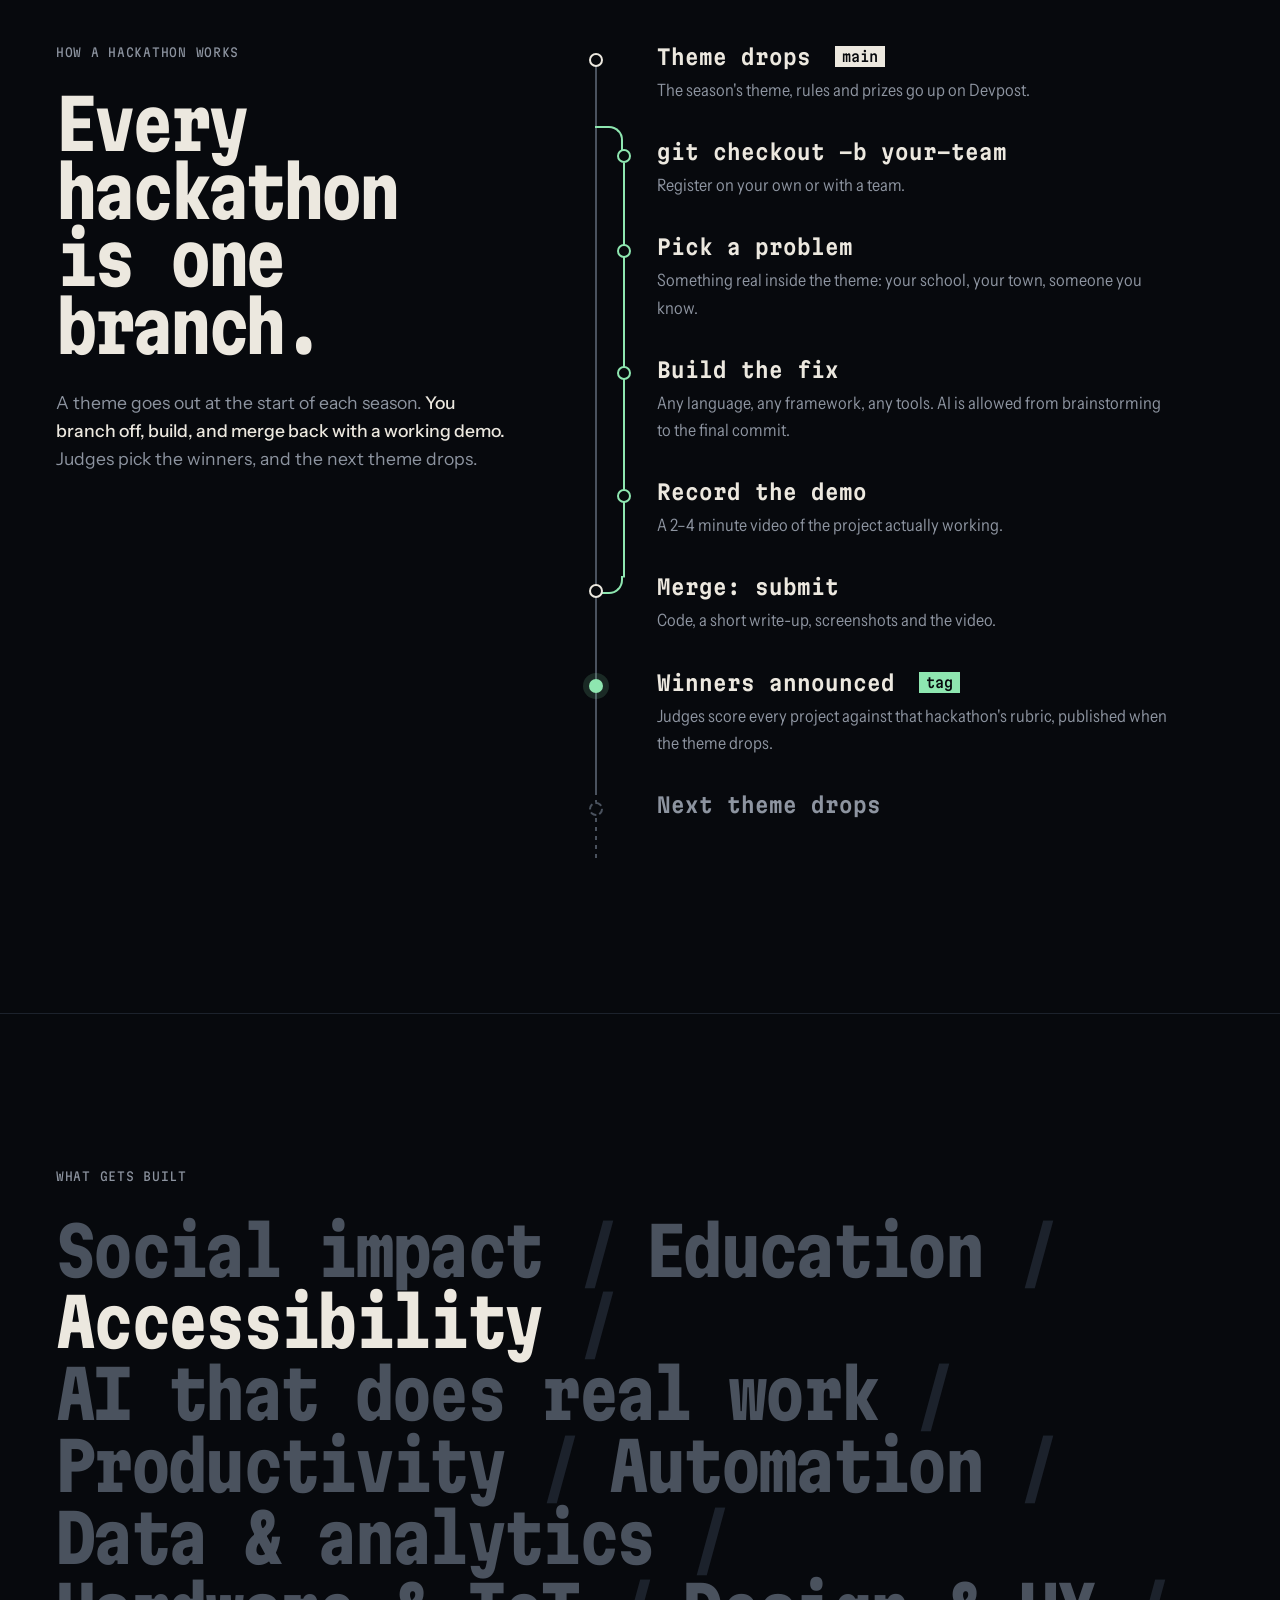
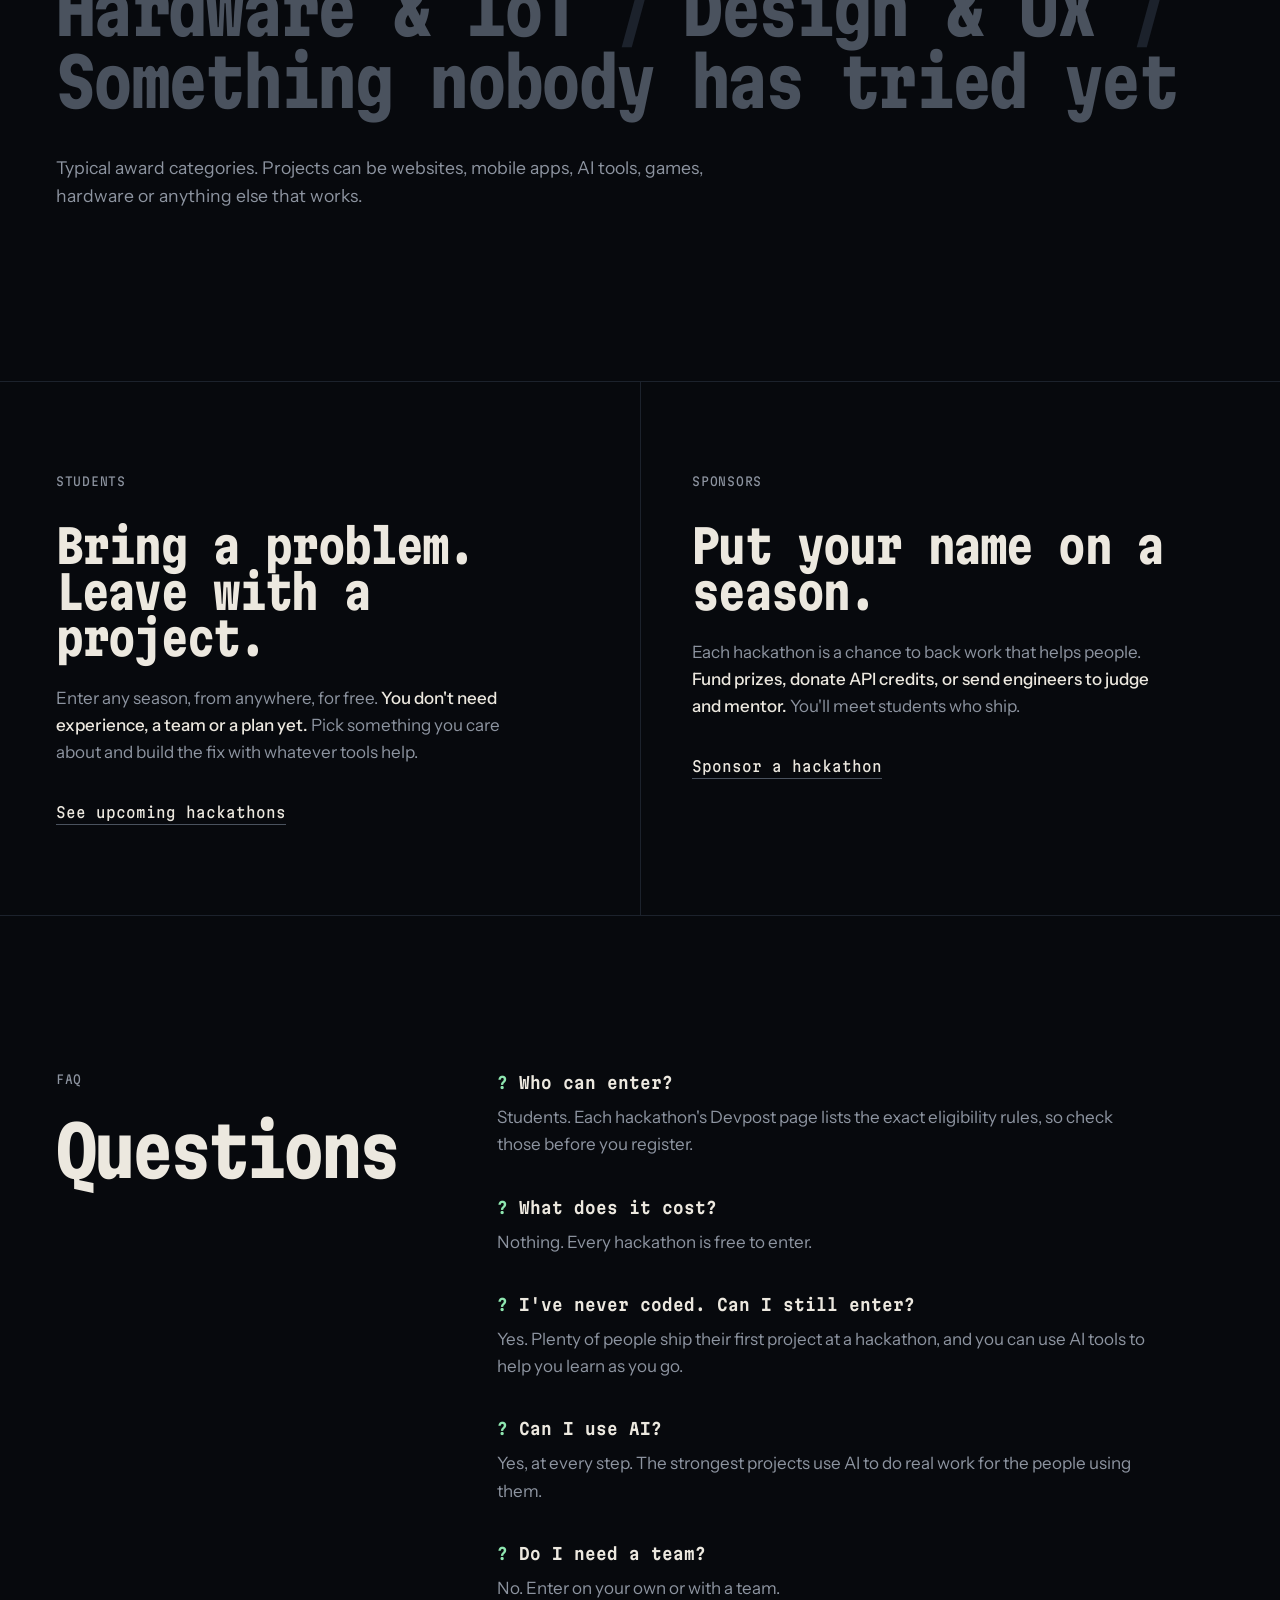
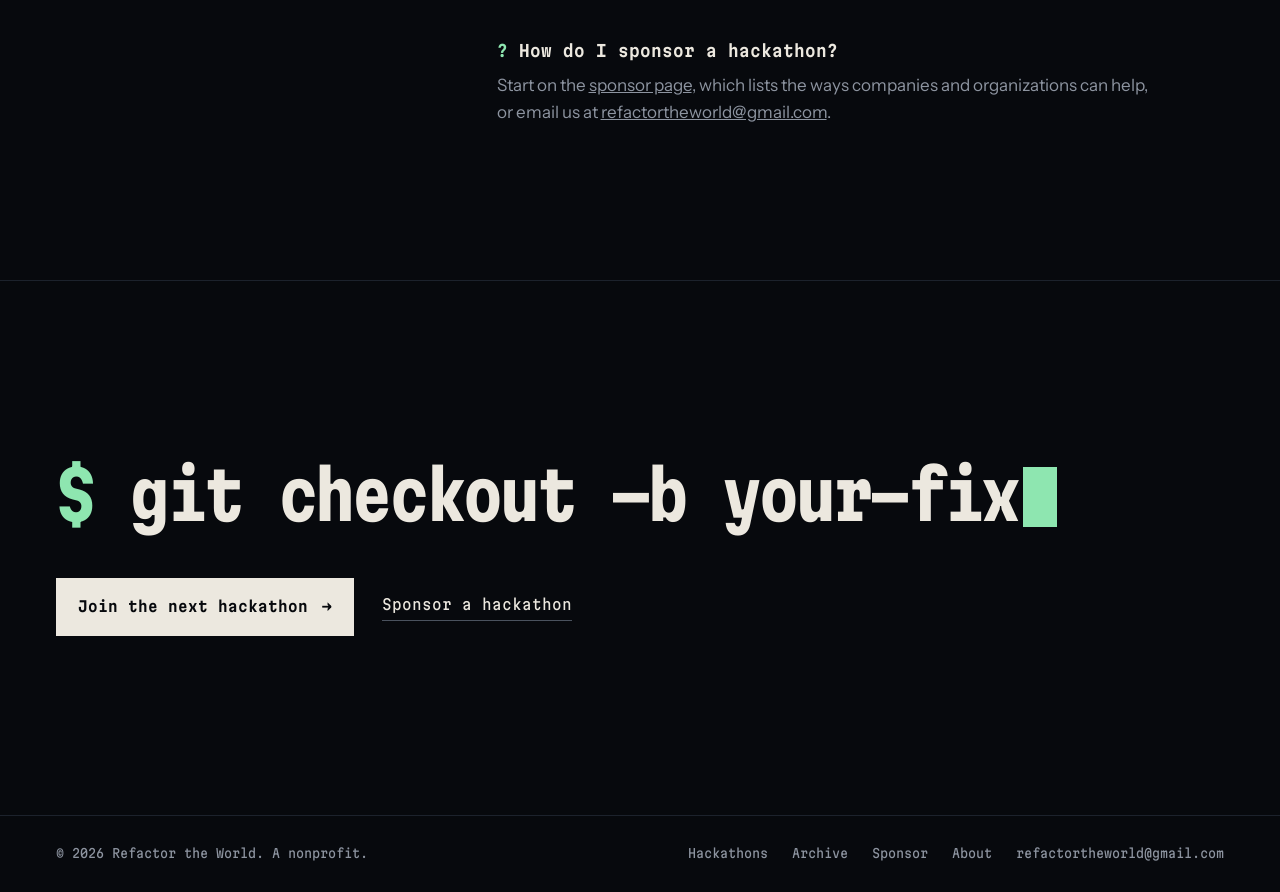
==== commit e666bdb3: "Per-hackathon rubrics, phone menu, social previews and SEO - Judging: each hackathon now has its own" ====
--- a/index.html
+++ b/index.html
@@ -9,11 +9,24 @@
   <meta property="og:description" content="A free, online hackathon every season for students who want to fix real problems.">
   <meta property="og:type" content="website">
   <meta name="theme-color" content="#07090d">
-  <link rel="icon" href="assets/img/favicon.svg" type="image/svg+xml">
+  <link rel="canonical" href="https://refactortheworld.org/">
+  <meta property="og:url" content="https://refactortheworld.org/">
+  <meta property="og:site_name" content="Refactor the World">
+  <meta property="og:image" content="https://refactortheworld.org/assets/img/og.png">
+  <meta property="og:image:width" content="1200">
+  <meta property="og:image:height" content="630">
+  <meta property="og:image:alt" content="Refactor the world. Four free online hackathons a year for students.">
+  <meta name="twitter:card" content="summary_large_image">
+  <meta name="twitter:image" content="https://refactortheworld.org/assets/img/og.png">
+  <link rel="apple-touch-icon" href="assets/img/icon-180.png">
+  <link rel="manifest" href="site.webmanifest">
+  <link rel="icon" href="assets/img/favicon-32.png" sizes="32x32" type="image/png">
+  <link rel="icon" href="assets/img/favicon-64.png" sizes="64x64" type="image/png">
   <link rel="preconnect" href="https://fonts.googleapis.com">
   <link rel="preconnect" href="https://fonts.gstatic.com" crossorigin>
   <link href="https://fonts.googleapis.com/css2?family=Instrument+Sans:wght@400..600&family=Martian+Mono:wdth,wght@75..112.5,100..800&display=swap" rel="stylesheet">
   <link rel="stylesheet" href="assets/css/site.css">
+  <script type="application/ld+json">{"@context": "https://schema.org", "@type": "NGO", "name": "Refactor the World", "url": "https://refactortheworld.org/", "logo": "https://refactortheworld.org/assets/img/icon-512.png", "email": "refactortheworld@gmail.com", "description": "A nonprofit running four free, online hackathons a year where students build fixes for real problems."}</script>
 </head>
 <body>
   <a class="skip" href="#main">Skip to content</a>
@@ -27,8 +40,15 @@
         <a class="hide-sm" href="sponsor.html">Sponsor</a>
         <a class="hide-sm" href="about.html">About</a>
         <a class="join" href="hackathons.html">Join</a>
+        <button class="menu-btn" type="button" aria-expanded="false" aria-controls="mobile-menu" aria-label="Menu"><span></span><span></span></button>
       </nav>
     </div>
+    <nav class="mobile-menu" id="mobile-menu" aria-label="Mobile" hidden>
+      <a href="hackathons.html">Hackathons</a>
+      <a href="archive.html">Archive</a>
+      <a href="sponsor.html">Sponsor</a>
+      <a href="about.html">About</a>
+    </nav>
   </header>
 
   <main id="main">
@@ -49,11 +69,6 @@
 
         <div class="hero__globe">
           <canvas id="globe" role="img" aria-label="A rotating globe drawn in code characters. A green wave sweeps around it, rewriting red noise into clean code."></canvas>
-          <div class="globe-note" aria-hidden="true">
-            <span class="k-add">just refactored</span>
-            <span class="k-clean">shipped</span>
-            <span class="k-del">still broken</span>
-          </div>
         </div>
       </div>
 
@@ -139,7 +154,7 @@
             <div class="graph" aria-hidden="true"></div>
             <div class="commit">
               <p class="commit__msg">Winners announced <span class="ref">tag</span></p>
-              <p class="commit__desc">Judges score impact, technical execution, creativity, functionality, use of AI and the demo.</p>
+              <p class="commit__desc">Judges score every project against that hackathon's rubric, published when the theme drops.</p>
             </div>
           </li>
           <li class="c-next">
--- a/assets/css/site.css
+++ b/assets/css/site.css
@@ -302,40 +302,6 @@
   cursor: grabbing;
 }
 
-.globe-note {
-  position: absolute;
-  left: 14%;
-  bottom: 6%;
-  font-family: var(--display);
-  font-stretch: 87.5%;
-  font-size: 0.7rem;
-  color: var(--dim);
-  display: grid;
-  gap: 4px;
-  pointer-events: none;
-}
-
-.globe-note span::before {
-  content: "";
-  display: inline-block;
-  width: 8px;
-  height: 8px;
-  margin-right: 8px;
-  vertical-align: 0;
-}
-
-.globe-note .k-add::before {
-  background: var(--add);
-}
-
-.globe-note .k-clean::before {
-  background: var(--paper);
-}
-
-.globe-note .k-del::before {
-  background: var(--del);
-}
-
 @media (max-width: 900px) {
   .hero__grid {
     grid-template-columns: 1fr;
@@ -354,13 +320,6 @@
     min-width: 0;
   }
 
-  .globe-note {
-    position: static;
-    display: flex;
-    flex-wrap: wrap;
-    gap: 4px 18px;
-    margin: 0 0 32px;
-  }
 }
 
 /* Editor-style status bar closing the hero */
@@ -1297,7 +1256,7 @@
   background: var(--paper);
 }
 
-.weights__bar span:nth-child(-n + 2) {
+.weights__bar span.is-top {
   background: var(--add);
 }
 
@@ -1327,7 +1286,7 @@
   font-variant-numeric: tabular-nums;
 }
 
-.weights__list li:nth-child(-n + 2) b {
+.weights__list li.is-top b {
   color: var(--add);
 }
 
@@ -1353,14 +1312,14 @@
   }
 
   .weights__list {
-    grid-template-columns: 1fr 1fr;
+    grid-template-columns: 1fr 1fr !important;
     gap: 28px 20px;
   }
 }
 
 @media (max-width: 480px) {
   .weights__list {
-    grid-template-columns: 1fr;
+    grid-template-columns: 1fr !important;
   }
 }
 
@@ -1781,3 +1740,93 @@
   font-size: clamp(1.4rem, 4.6vw, 4.2rem);
   overflow-wrap: anywhere;
 }
+
+.release__rubric {
+  font-family: var(--display);
+  font-stretch: 87.5%;
+  font-size: 0.8rem;
+  color: var(--faint) !important;
+  margin-top: 12px !important;
+}
+
+/* ---------- Phone menu ---------- */
+
+.menu-btn {
+  display: none;
+  width: 40px;
+  height: 36px;
+  padding: 0;
+  border: 1px solid var(--rule);
+  background: transparent;
+  cursor: pointer;
+  place-content: center;
+  gap: 6px;
+}
+
+.menu-btn span {
+  display: block;
+  width: 18px;
+  height: 2px;
+  background: var(--paper);
+  transition: transform 0.2s ease;
+}
+
+.menu-btn[aria-expanded="true"] span:first-child {
+  transform: translateY(4px) rotate(45deg);
+}
+
+.menu-btn[aria-expanded="true"] span:last-child {
+  transform: translateY(-4px) rotate(-45deg);
+}
+
+.top .mobile-menu {
+  display: grid;
+  gap: 0;
+  font-size: 1rem;
+  background: var(--ink);
+  border-block: 1px solid var(--rule);
+  padding: 8px var(--gutter) 20px;
+}
+
+.top .mobile-menu[hidden] {
+  display: none;
+}
+
+.top .mobile-menu a {
+  color: var(--paper);
+  font-family: var(--display);
+  font-weight: 700;
+  font-stretch: 75%;
+  font-size: 2rem;
+  letter-spacing: -0.03em;
+  text-decoration: none;
+  padding-block: 10px;
+  border-bottom: 1px solid var(--rule);
+}
+
+.top .mobile-menu a:last-child {
+  border-bottom: 0;
+}
+
+.top .mobile-menu a[aria-current="page"] {
+  text-decoration: none;
+  color: var(--add);
+}
+
+@media (max-width: 640px) {
+  .menu-btn {
+    display: grid;
+  }
+}
+
+@media (min-width: 641px) {
+  .top .mobile-menu {
+    display: none !important;
+  }
+}
+
+@media (prefers-reduced-motion: reduce) {
+  .menu-btn span {
+    transition: none;
+  }
+}
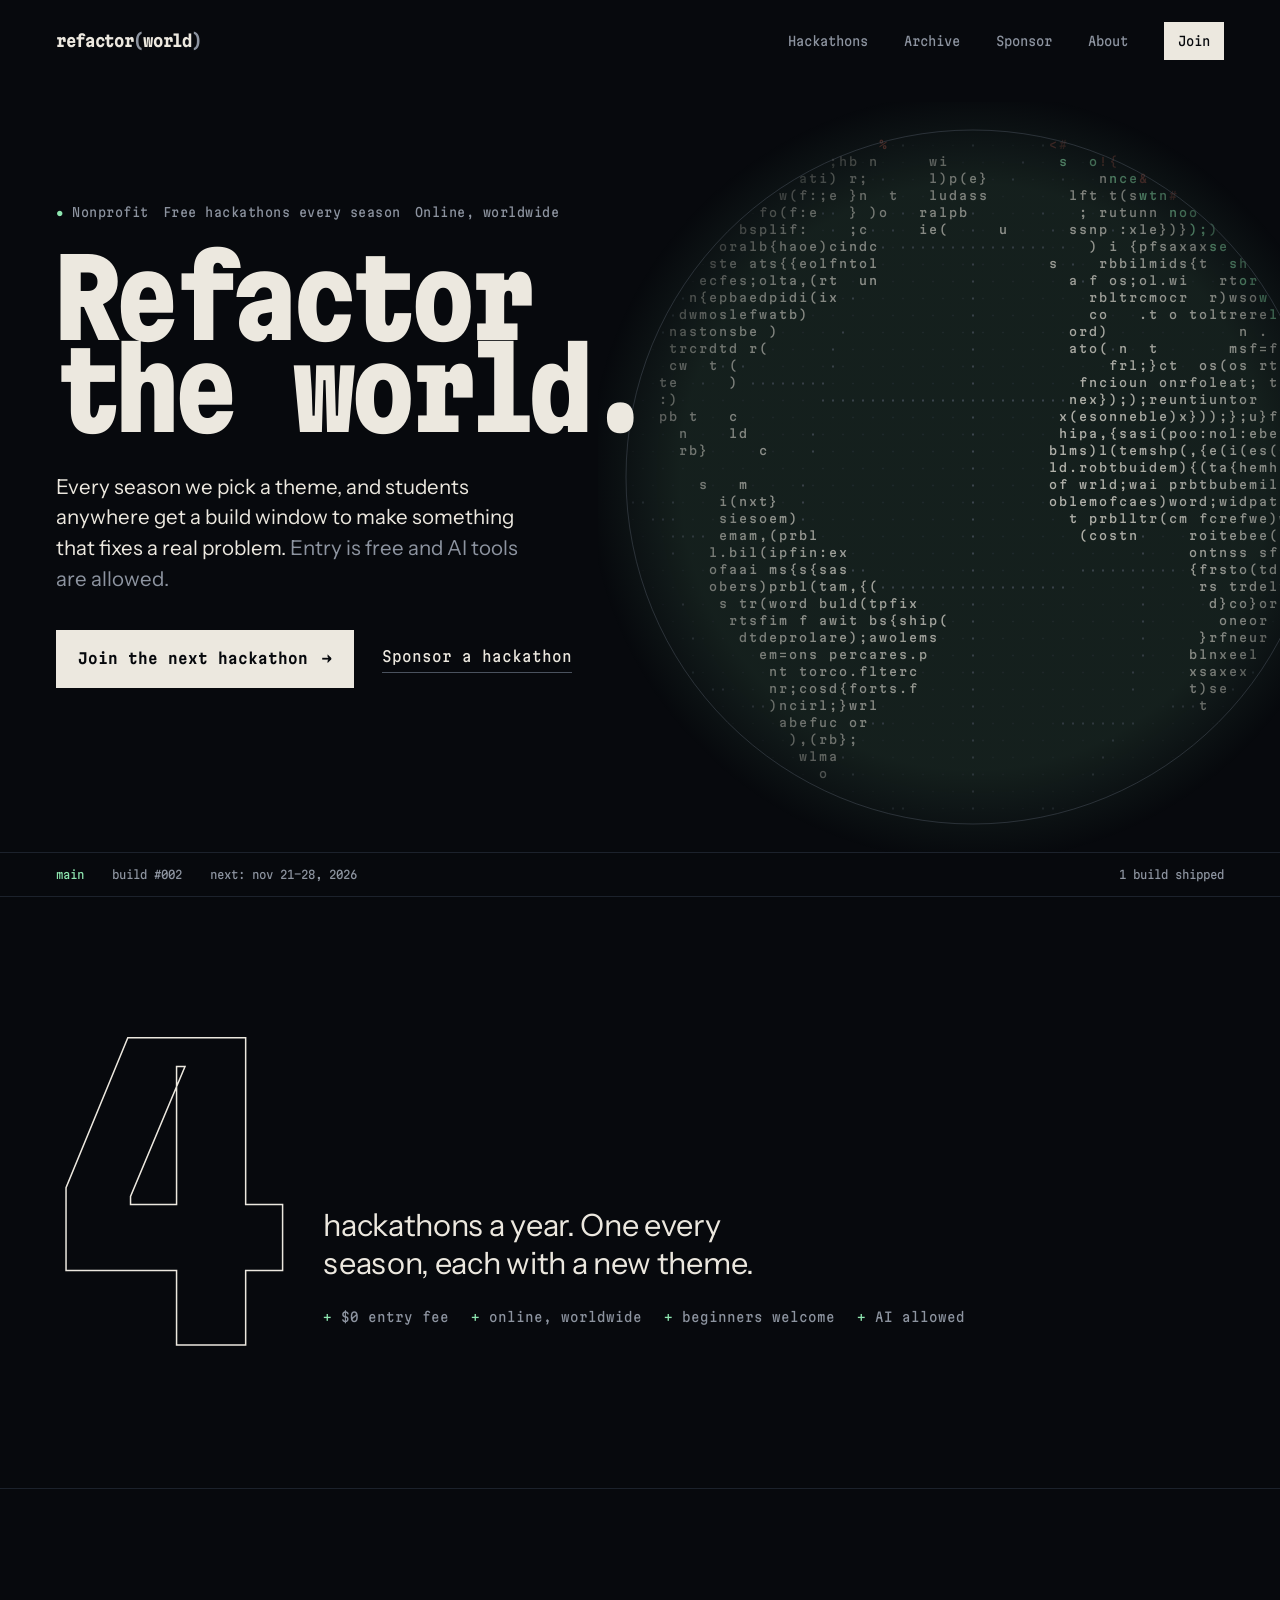
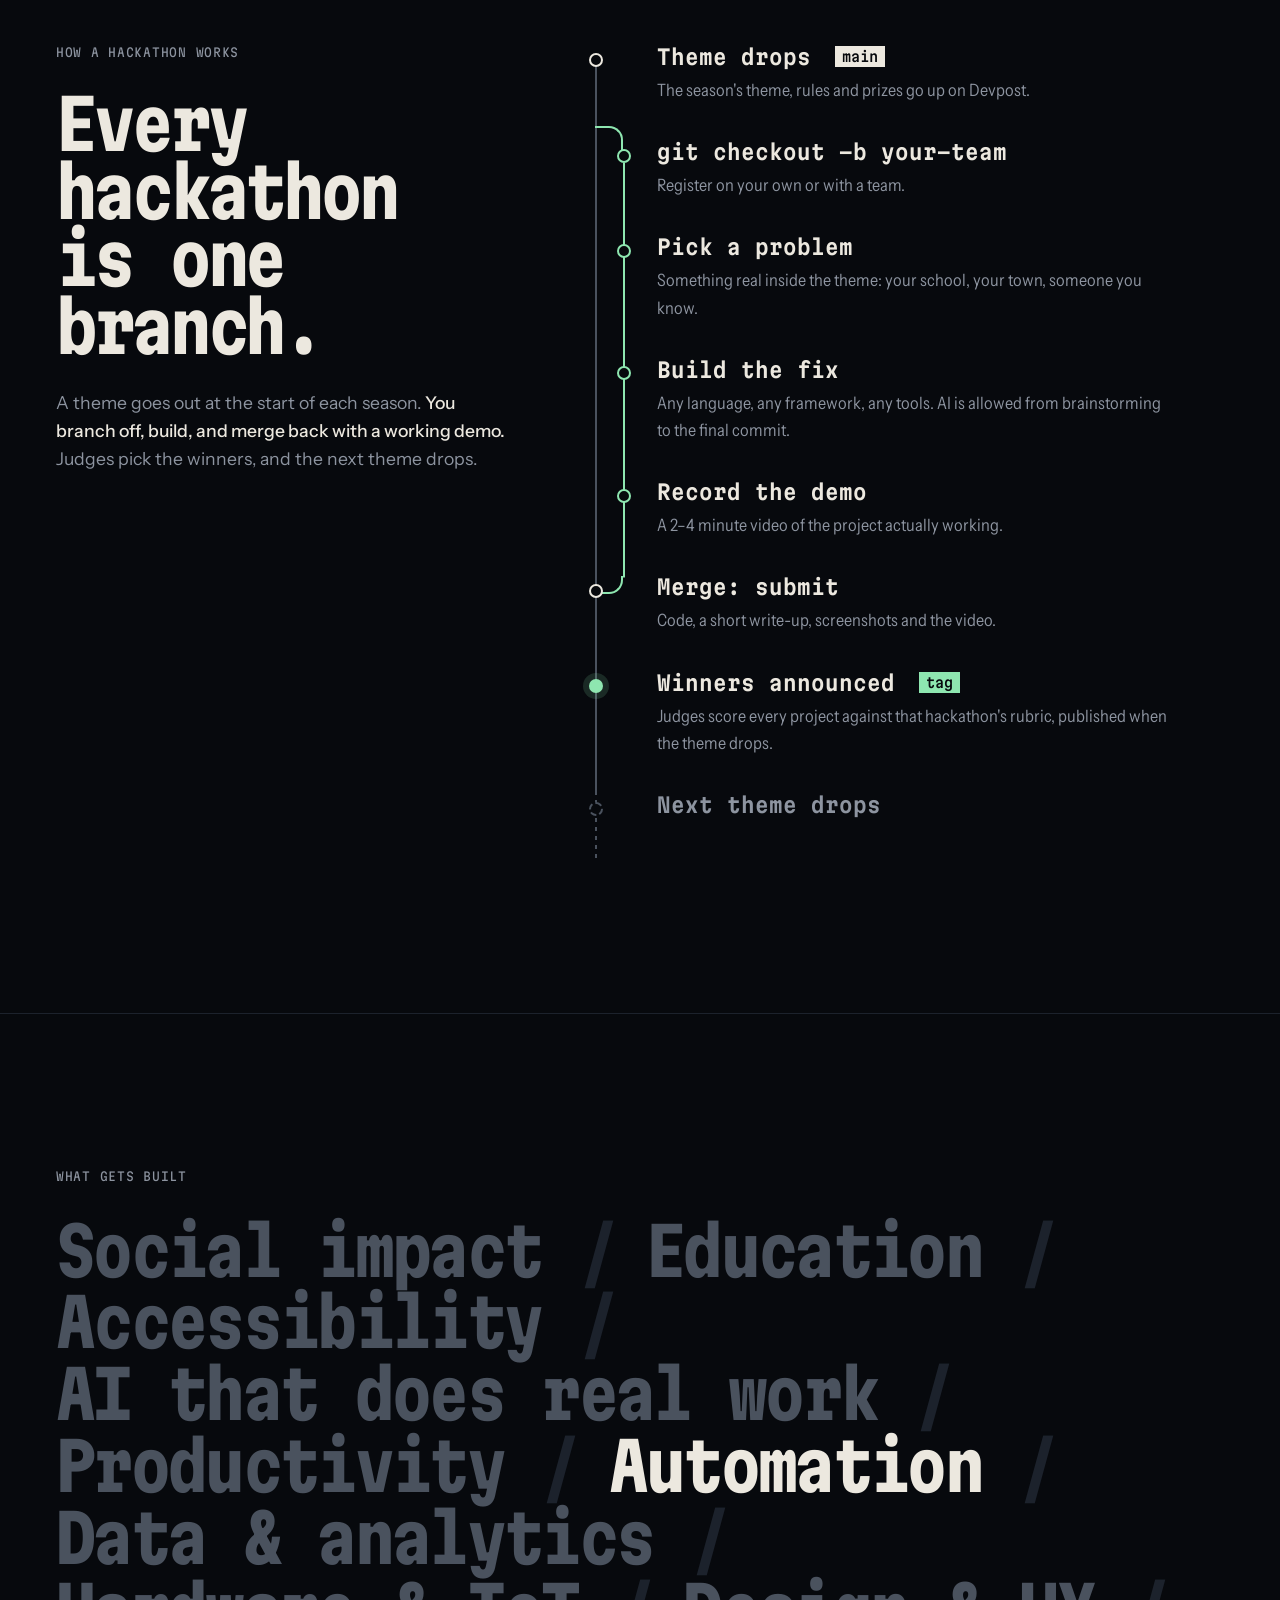
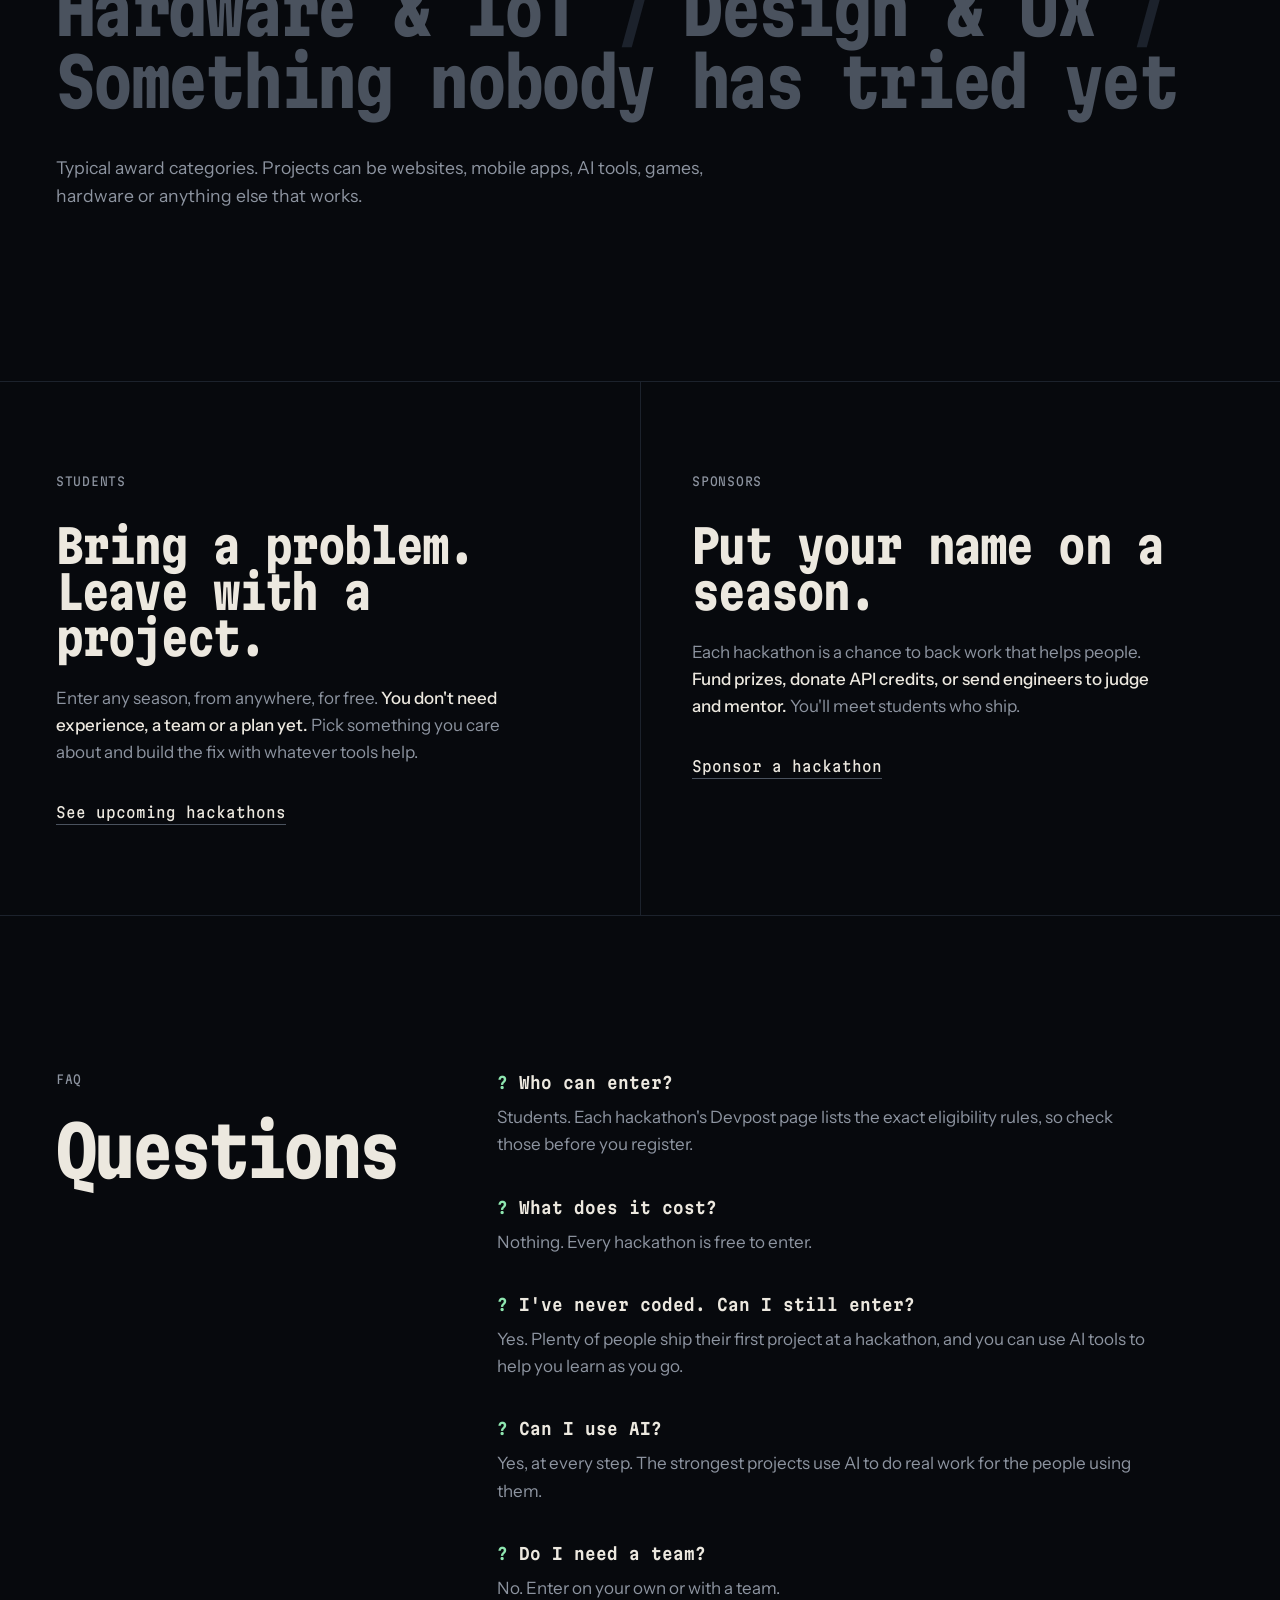
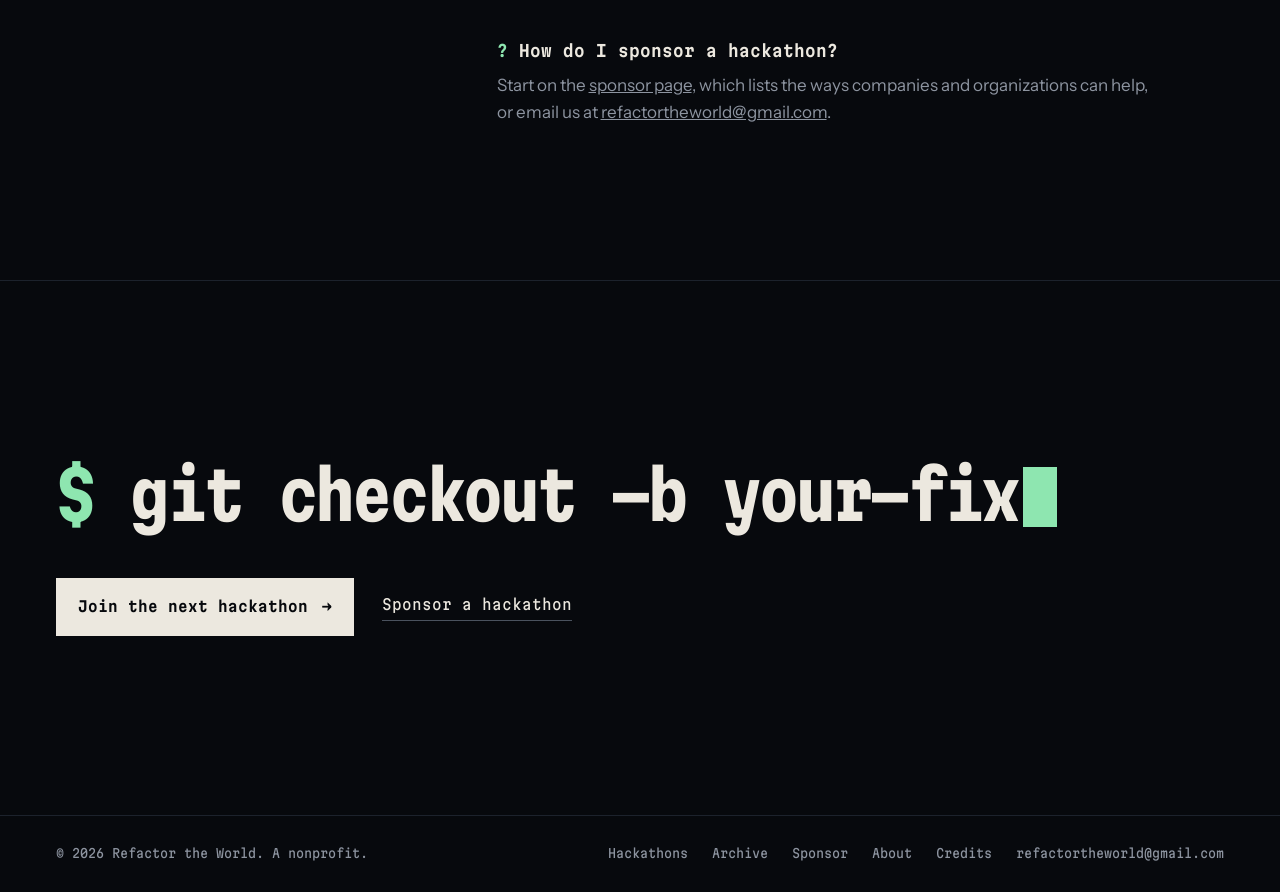
==== commit b5fd9dcc: "Add a Credits page thanking judges and sponsors - events.js: each hackathon can list judges (name, r" ====
--- a/index.html
+++ b/index.html
@@ -246,6 +246,7 @@
         <a href="archive.html">Archive</a>
         <a href="sponsor.html">Sponsor</a>
         <a href="about.html">About</a>
+        <a href="credits.html">Credits</a>
         <a href="mailto:refactortheworld@gmail.com">refactortheworld@gmail.com</a>
       </nav>
     </div>
--- a/assets/css/site.css
+++ b/assets/css/site.css
@@ -1830,3 +1830,274 @@
     transition: none;
   }
 }
+
+.next__theme {
+  font-family: var(--display);
+  font-stretch: 87.5%;
+  font-size: clamp(1.05rem, 1.8vw, 1.35rem);
+  color: var(--add);
+  max-width: 48ch;
+  margin: -16px 0 36px;
+}
+
+.rubric-link {
+  margin: 36px 0 0;
+}
+
+/* ==========================================================================
+   Credits
+   ========================================================================== */
+
+.credits-head {
+  display: grid;
+  grid-template-columns: minmax(0, 8fr) minmax(0, 4fr);
+  gap: 16px clamp(32px, 6vw, 96px);
+  align-items: end;
+  margin-bottom: 40px;
+}
+
+.credits-head .h2 {
+  margin-bottom: 0;
+  font-size: clamp(2rem, 4.4vw, 3.8rem);
+}
+
+.credits-head .body-copy {
+  margin: 0;
+}
+
+.credits-head .body-copy a {
+  color: var(--paper);
+  text-decoration-color: var(--add);
+  text-underline-offset: 4px;
+}
+
+@media (max-width: 860px) {
+  .credits-head {
+    grid-template-columns: 1fr;
+  }
+}
+
+/* Shortlog in the page head */
+.shortlog__row {
+  display: grid;
+  grid-template-columns: 5ch minmax(0, 1fr);
+  gap: 16px;
+  padding-block: 5px;
+  white-space: nowrap;
+}
+
+.shortlog__n {
+  text-align: right;
+  color: var(--add);
+  font-variant-numeric: tabular-nums;
+}
+
+.shortlog__name {
+  color: var(--paper);
+  overflow: hidden;
+  text-overflow: ellipsis;
+}
+
+.shortlog__more {
+  color: var(--faint);
+}
+
+/* People and sponsors */
+.people {
+  list-style: none;
+  margin: 0;
+  padding: 0;
+}
+
+.person {
+  display: grid;
+  grid-template-columns: minmax(0, 5fr) minmax(0, 5fr) minmax(0, 3fr);
+  gap: 8px clamp(24px, 4vw, 56px);
+  align-items: baseline;
+  padding-block: 26px;
+  border-top: 1px solid var(--rule);
+}
+
+.person:last-child {
+  border-bottom: 1px solid var(--rule);
+}
+
+.person__name {
+  font-family: var(--display);
+  font-weight: 700;
+  font-stretch: 75%;
+  font-size: clamp(1.5rem, 2.8vw, 2.3rem);
+  line-height: 1.02;
+  letter-spacing: -0.04em;
+  margin: 0;
+  transition: color 0.25s ease;
+}
+
+.person__name a {
+  text-decoration: none;
+}
+
+.person__name a span {
+  color: var(--add);
+  font-size: 0.6em;
+  vertical-align: 0.3em;
+}
+
+.person:hover .person__name {
+  color: var(--add);
+}
+
+.person__role {
+  color: var(--dim);
+  margin: 0;
+  max-width: 48ch;
+  font-size: 0.98rem;
+  line-height: 1.5;
+}
+
+.person__events {
+  display: flex;
+  flex-wrap: wrap;
+  gap: 6px;
+  justify-content: flex-end;
+}
+
+.chip {
+  font-family: var(--display);
+  font-stretch: 87.5%;
+  font-size: 0.72rem;
+  color: var(--dim);
+  text-decoration: none;
+  border: 1px solid var(--rule);
+  padding: 3px 9px;
+  white-space: nowrap;
+  transition: color 0.2s ease, border-color 0.2s ease;
+}
+
+.chip:hover {
+  color: var(--add);
+  border-color: var(--add);
+}
+
+.sponsor__logo {
+  display: inline-block;
+  height: 0.9em;
+  width: auto;
+  max-width: 4em;
+  margin-right: 0.35em;
+  vertical-align: -0.08em;
+  object-fit: contain;
+}
+
+/* Compact two-column variant for the Hackathons page */
+.people--compact {
+  display: grid;
+  grid-template-columns: repeat(2, minmax(0, 1fr));
+  column-gap: clamp(24px, 4vw, 64px);
+}
+
+.people--compact .person {
+  grid-template-columns: 1fr;
+  align-content: start;
+  gap: 6px;
+  padding-block: 22px;
+  border-bottom: 0;
+}
+
+.people--compact .person__name {
+  font-size: clamp(1.3rem, 2.2vw, 1.8rem);
+}
+
+@media (max-width: 860px) {
+  .person {
+    grid-template-columns: 1fr;
+  }
+
+  .person__events {
+    justify-content: flex-start;
+    margin-top: 6px;
+  }
+}
+
+@media (max-width: 640px) {
+  .people--compact {
+    grid-template-columns: 1fr;
+  }
+}
+
+/* Empty sponsor state */
+.empty-credit {
+  display: flex;
+  flex-wrap: wrap;
+  align-items: center;
+  justify-content: space-between;
+  gap: 24px 40px;
+  padding: clamp(28px, 4vw, 48px);
+  border: 1px dashed var(--faint);
+}
+
+.empty-credit__line {
+  font-family: var(--display);
+  font-weight: 700;
+  font-stretch: 75%;
+  font-size: clamp(1.5rem, 3vw, 2.4rem);
+  letter-spacing: -0.04em;
+  line-height: 1.05;
+  margin: 0;
+}
+
+/* Sponsor page strip */
+.supporters {
+  list-style: none;
+  margin: 0 0 24px;
+  padding: 0;
+  display: flex;
+  flex-wrap: wrap;
+  gap: 16px 40px;
+  font-family: var(--display);
+  font-weight: 700;
+  font-stretch: 75%;
+  font-size: clamp(1.6rem, 3.4vw, 2.8rem);
+  letter-spacing: -0.04em;
+}
+
+.supporters a {
+  text-decoration: none;
+}
+
+.supporters a:hover {
+  color: var(--add);
+}
+
+.supporters img {
+  height: 0.9em;
+  width: auto;
+  max-width: 4em;
+  margin-right: 0.3em;
+  vertical-align: -0.08em;
+}
+
+.supporters-note a {
+  color: var(--paper);
+  text-decoration-color: var(--add);
+  text-underline-offset: 4px;
+}
+
+/* Archive credit line */
+.release__credits {
+  font-size: 0.92rem;
+  margin-top: 10px !important;
+}
+
+.release__credits a {
+  color: var(--paper);
+  text-decoration-color: var(--add);
+  text-underline-offset: 3px;
+}
+
+@media (prefers-reduced-motion: reduce) {
+  .person__name,
+  .chip {
+    transition: none;
+  }
+}
